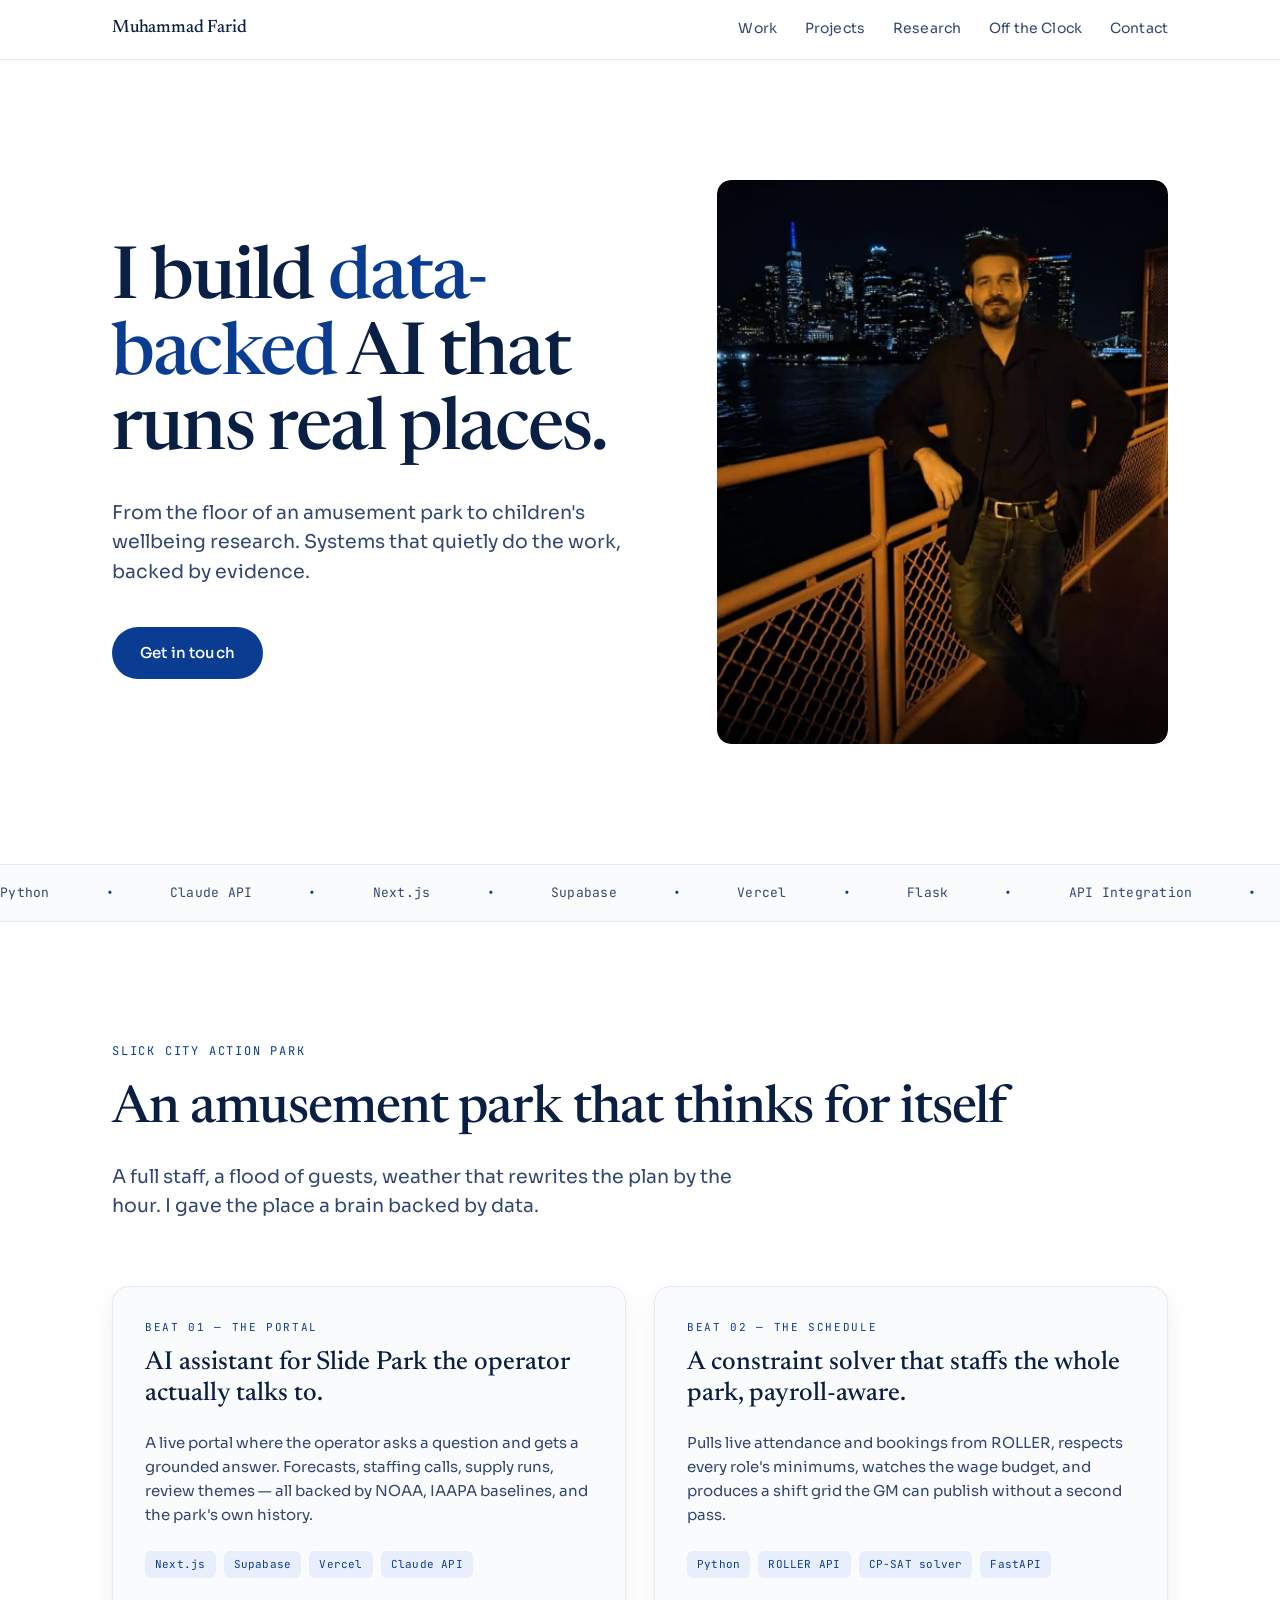
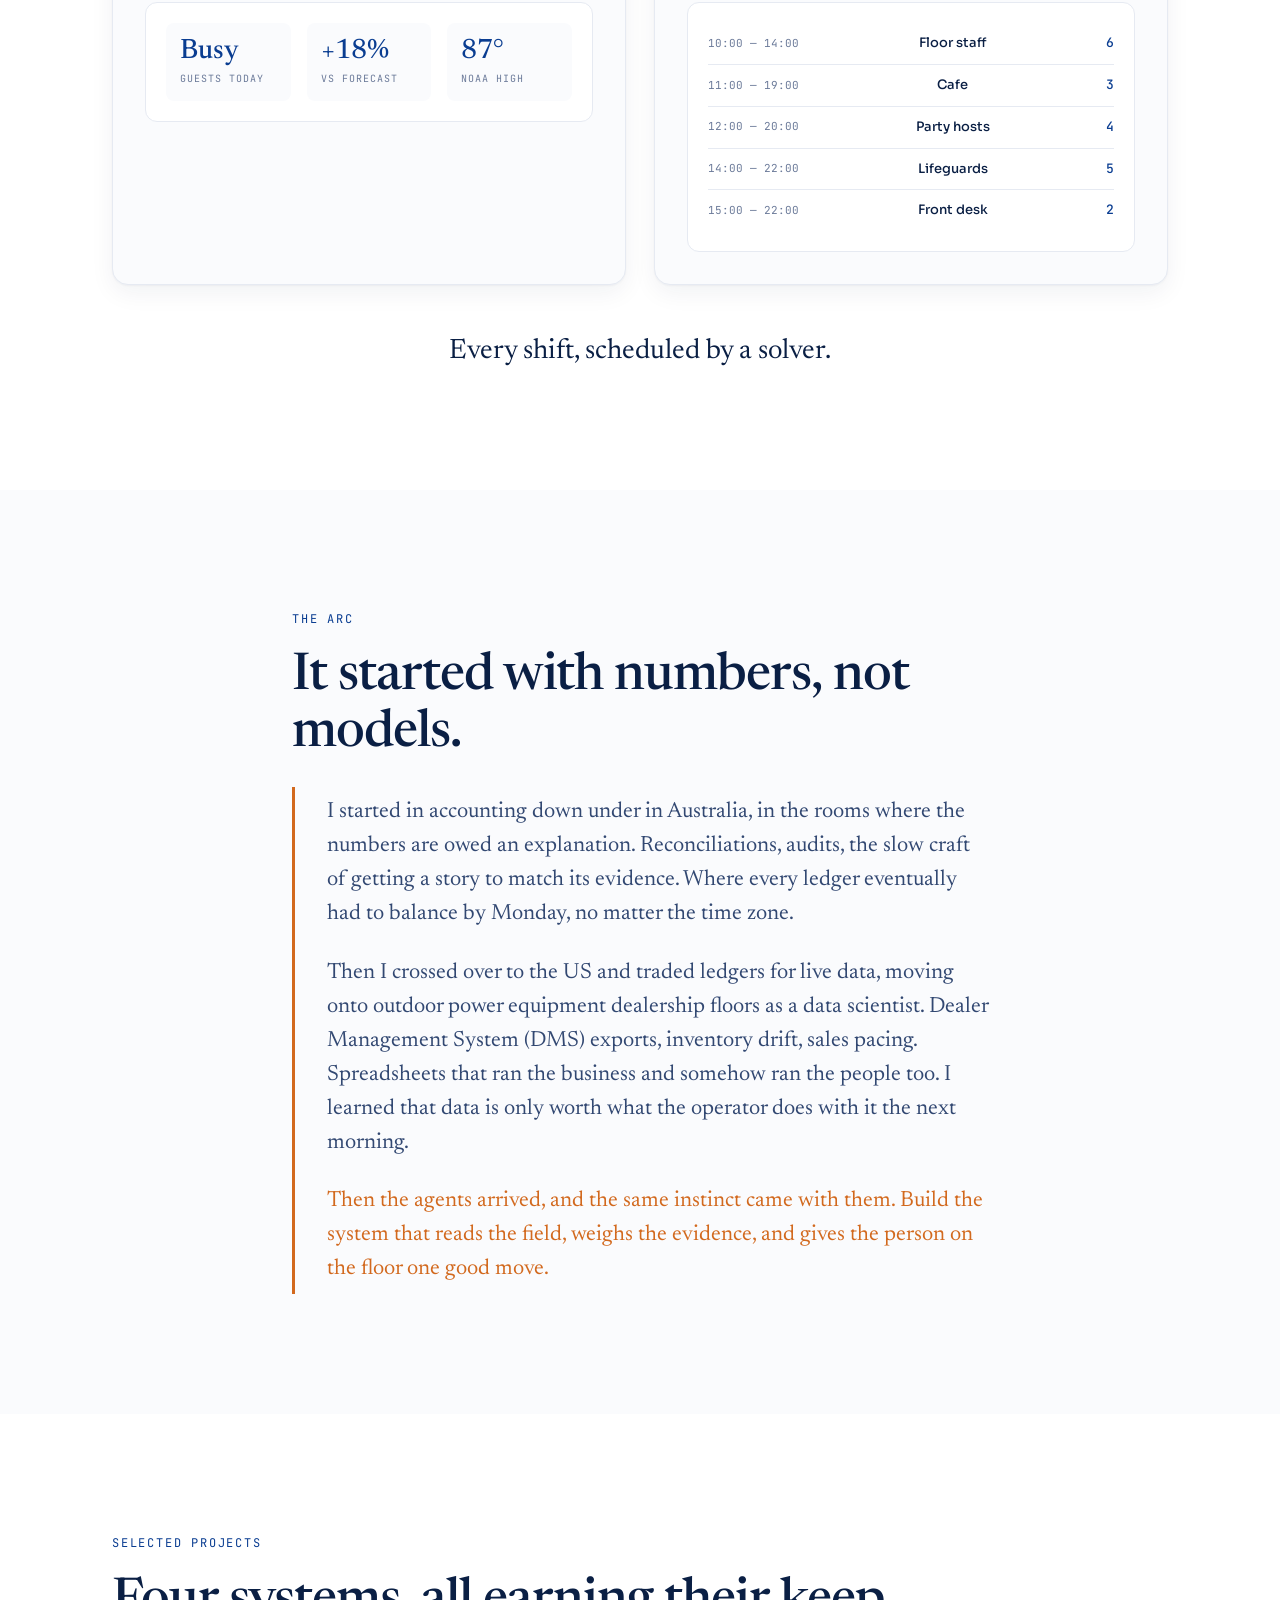
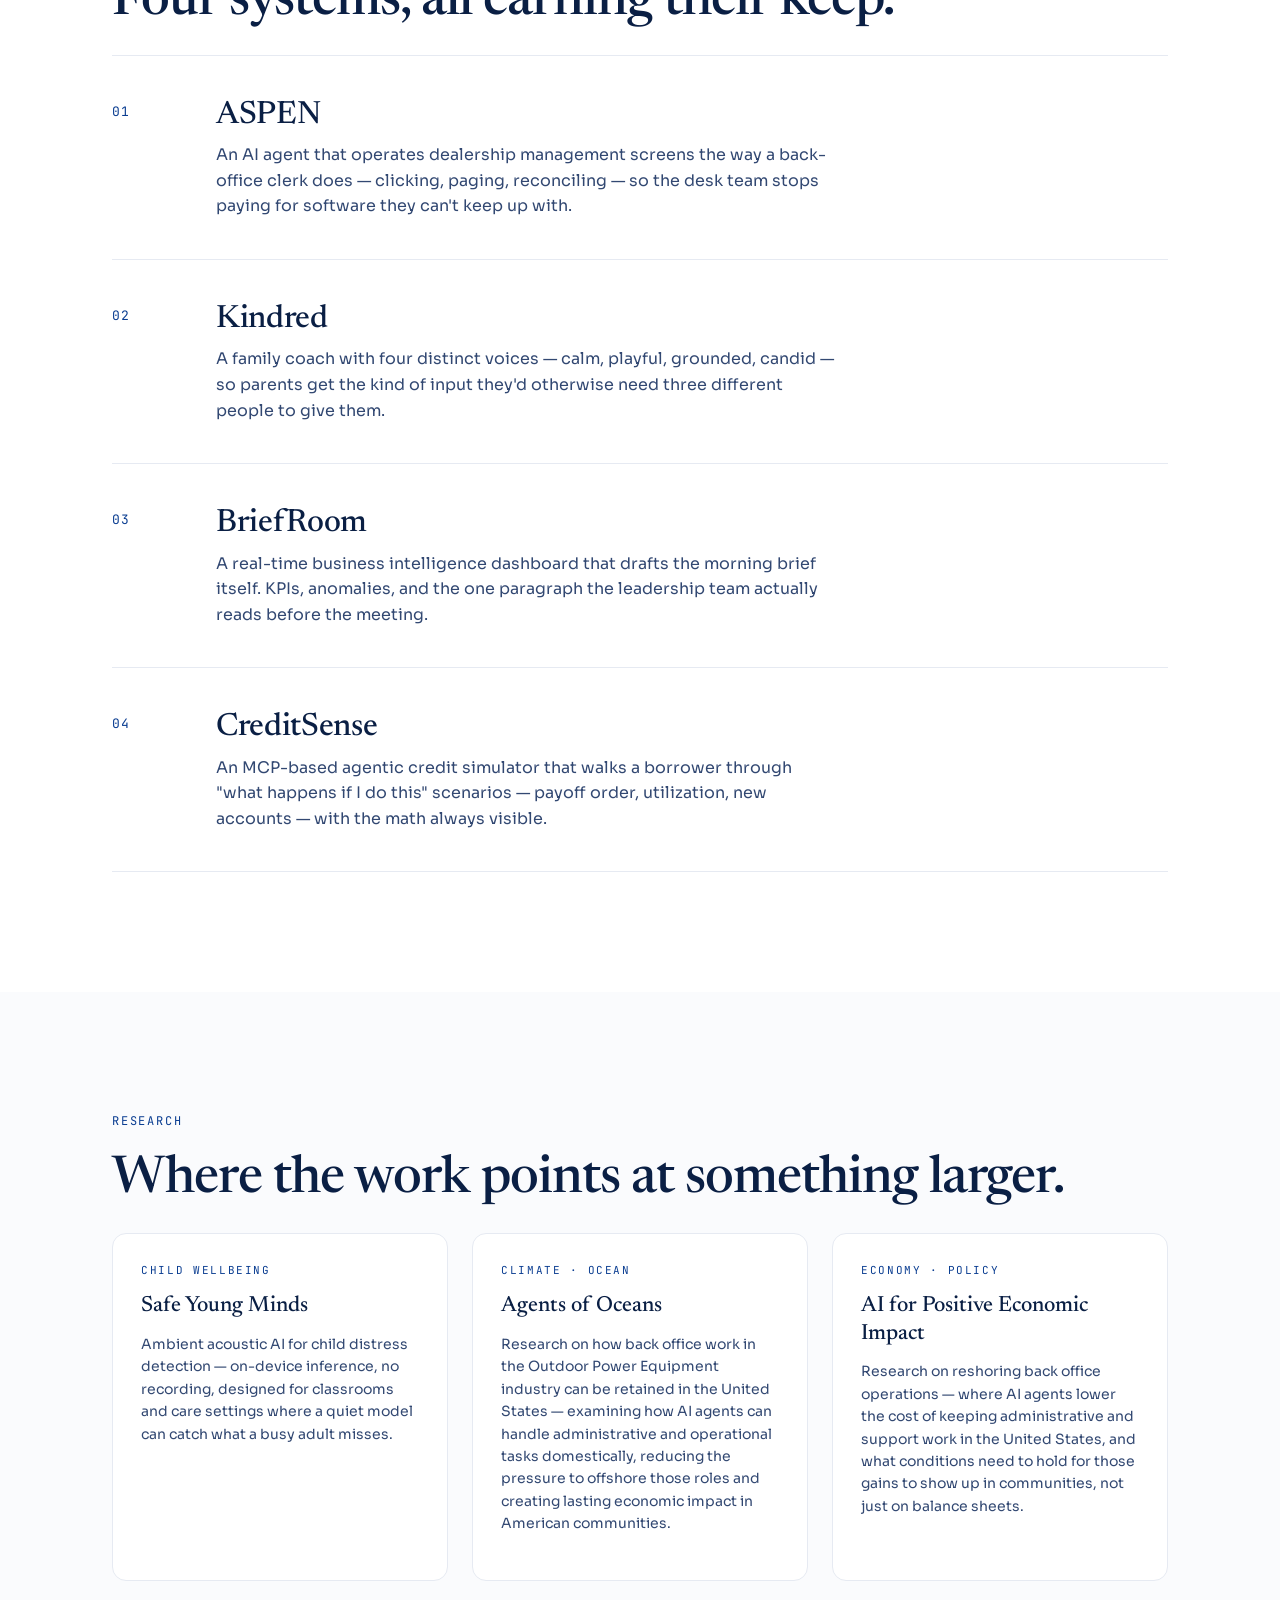
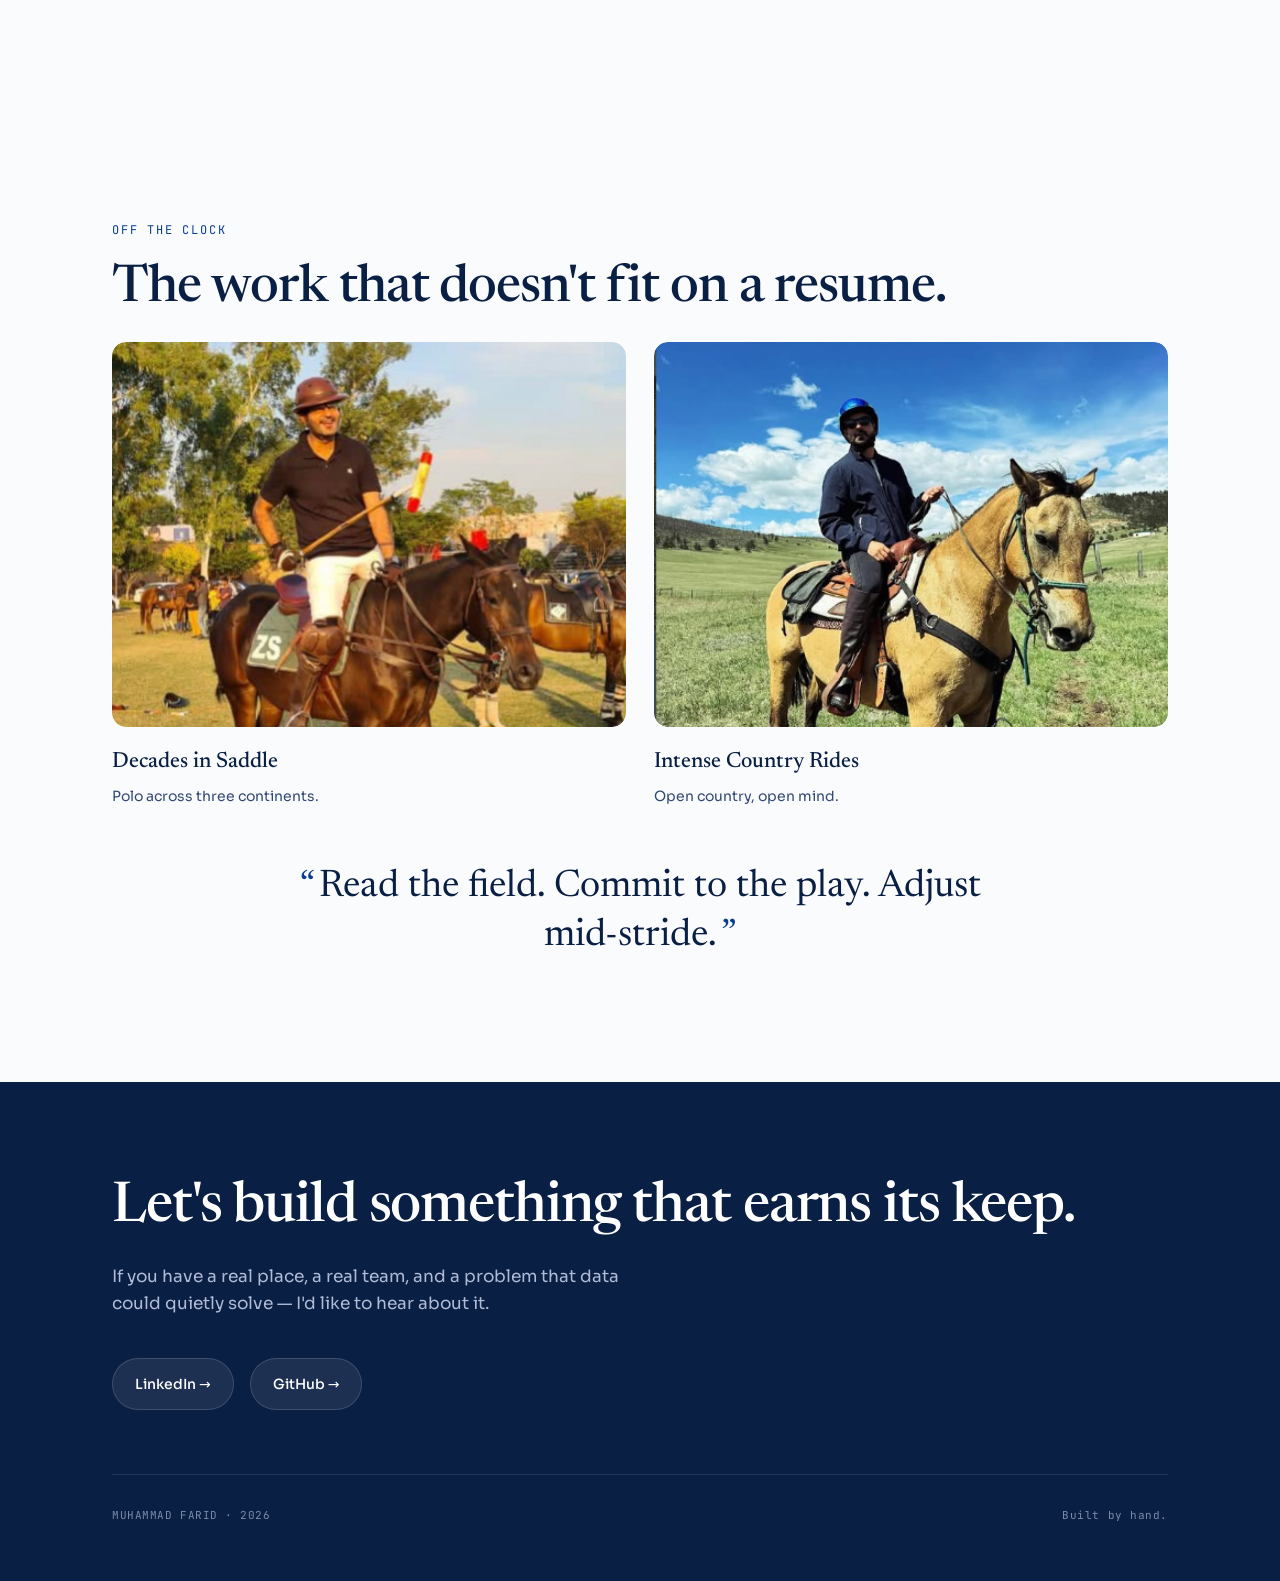
==== index.html @ b1f5720b "Split the arc: accounting in Australia, data science in the US Rewrites the journey to make the geog" ====
<!DOCTYPE html>
<html lang="en">
<head>
<meta charset="UTF-8" />
<meta name="viewport" content="width=device-width, initial-scale=1.0" />
<title>Muhammad Farid — I build data-backed AI that runs real places.</title>
<meta name="description" content="Muhammad Farid — building data-backed AI systems for amusement parks, dealerships, families, and children's wellbeing research." />
<link rel="preconnect" href="https://fonts.googleapis.com">
<link rel="preconnect" href="https://fonts.gstatic.com" crossorigin>
<link href="https://fonts.googleapis.com/css2?family=Newsreader:wght@300;400;500;600;700&family=Sora:wght@300;400;500;600;700&family=JetBrains+Mono:wght@400;500;600&display=swap" rel="stylesheet">
<style>
  :root {
    --bg: #ffffff;
    --ink: #0a1f44;
    --ink-soft: #324872;
    --muted: #6b7a99;
    --line: #e6eaf2;
    --accent: #0A3D91;
    --accent-soft: #e8eefc;
    --orange: #d2691e;
    --orange-soft: #fbeadb;
    --card: #fafbfd;
    --shadow: 0 1px 2px rgba(10,31,68,0.04), 0 8px 24px rgba(10,31,68,0.06);
  }

  * { box-sizing: border-box; margin: 0; padding: 0; }
  html { scroll-behavior: smooth; }
  body {
    font-family: 'Sora', system-ui, -apple-system, sans-serif;
    color: var(--ink);
    background: var(--bg);
    line-height: 1.6;
    font-weight: 400;
    -webkit-font-smoothing: antialiased;
    font-style: normal;
  }
  em, i, cite, var, address { font-style: normal; }

  a { color: var(--accent); text-decoration: none; }
  a:hover { text-decoration: underline; }

  .container {
    max-width: 1120px;
    margin: 0 auto;
    padding: 0 32px;
  }
  .container-narrow {
    max-width: 760px;
    margin: 0 auto;
    padding: 0 32px;
  }

  /* Nav */
  .nav {
    position: fixed;
    top: 0; left: 0; right: 0;
    background: rgba(255,255,255,0.85);
    backdrop-filter: saturate(180%) blur(14px);
    -webkit-backdrop-filter: saturate(180%) blur(14px);
    border-bottom: 1px solid var(--line);
    z-index: 100;
  }
  .nav-inner {
    max-width: 1120px;
    margin: 0 auto;
    padding: 14px 32px;
    display: flex;
    align-items: center;
    justify-content: space-between;
    gap: 24px;
  }
  .nav-brand {
    font-family: 'Newsreader', serif;
    font-weight: 500;
    font-size: 18px;
    color: var(--ink);
    letter-spacing: -0.01em;
  }
  .nav-links {
    display: flex;
    gap: 28px;
    align-items: center;
  }
  .nav-links a {
    font-size: 14px;
    color: var(--ink-soft);
    font-weight: 400;
    letter-spacing: 0.01em;
  }
  .nav-links a:hover { color: var(--accent); text-decoration: none; }

  .progress-bar {
    height: 2px;
    background: transparent;
    position: relative;
    overflow: hidden;
  }
  .progress-fill {
    height: 100%;
    width: 0%;
    background: var(--accent);
    transition: width 0.1s linear;
  }

  /* Hero */
  .hero {
    padding: 180px 0 120px;
  }
  .hero-grid {
    display: grid;
    grid-template-columns: 1.2fr 1fr;
    gap: 64px;
    align-items: center;
  }
  .hero h1 {
    font-family: 'Newsreader', serif;
    font-weight: 500;
    font-size: clamp(40px, 6vw, 72px);
    line-height: 1.05;
    letter-spacing: -0.025em;
    color: var(--ink);
    margin-bottom: 28px;
  }
  .hero h1 .accent { color: var(--accent); }
  .hero-tagline {
    font-size: 19px;
    color: var(--ink-soft);
    max-width: 560px;
    margin-bottom: 40px;
    line-height: 1.55;
  }
  .btn {
    display: inline-block;
    background: var(--accent);
    color: white;
    padding: 14px 28px;
    border-radius: 999px;
    font-family: 'Sora', sans-serif;
    font-weight: 500;
    font-size: 15px;
    letter-spacing: 0.01em;
    transition: transform 0.15s ease, box-shadow 0.15s ease;
  }
  .btn:hover {
    text-decoration: none;
    transform: translateY(-1px);
    box-shadow: 0 8px 24px rgba(10,61,145,0.25);
  }
  .hero-photo {
    aspect-ratio: 4 / 5;
    background: var(--card);
    border: 1px dashed #c5cee0;
    border-radius: 14px;
    display: flex;
    align-items: center;
    justify-content: center;
    color: var(--muted);
    font-size: 13px;
    font-family: 'JetBrains Mono', monospace;
    letter-spacing: 0.02em;
  }

  /* Ticker */
  .ticker {
    border-top: 1px solid var(--line);
    border-bottom: 1px solid var(--line);
    background: #fafbfd;
    overflow: hidden;
    padding: 18px 0;
  }
  .ticker-track {
    display: flex;
    gap: 56px;
    width: max-content;
    animation: scroll 45s linear infinite;
    will-change: transform;
  }
  .ticker-item {
    font-family: 'JetBrains Mono', monospace;
    font-size: 13px;
    color: var(--ink-soft);
    letter-spacing: 0.02em;
    white-space: nowrap;
    display: flex;
    align-items: center;
    gap: 56px;
  }
  .ticker-item::after {
    content: "•";
    color: var(--accent);
  }
  @keyframes scroll {
    from { transform: translateX(0); }
    to { transform: translateX(-50%); }
  }

  /* Section base */
  section { padding: 120px 0; }
  .section-eyebrow {
    font-family: 'JetBrains Mono', monospace;
    font-size: 12px;
    color: var(--accent);
    letter-spacing: 0.15em;
    text-transform: uppercase;
    margin-bottom: 20px;
  }
  .section-heading {
    font-family: 'Newsreader', serif;
    font-weight: 500;
    font-size: clamp(32px, 4.5vw, 52px);
    line-height: 1.1;
    letter-spacing: -0.02em;
    color: var(--ink);
    margin-bottom: 24px;
  }
  .section-lede {
    font-size: 19px;
    color: var(--ink-soft);
    max-width: 660px;
    margin-bottom: 64px;
    line-height: 1.55;
  }

  /* Slick City feature */
  .feature-cards {
    display: grid;
    grid-template-columns: 1fr 1fr;
    gap: 28px;
    margin-top: 48px;
  }
  .feature-card {
    background: var(--card);
    border: 1px solid var(--line);
    border-radius: 16px;
    padding: 32px;
    box-shadow: var(--shadow);
  }
  .feature-card-label {
    font-family: 'JetBrains Mono', monospace;
    font-size: 11px;
    color: var(--accent);
    letter-spacing: 0.15em;
    text-transform: uppercase;
    margin-bottom: 12px;
  }
  .feature-card-title {
    font-family: 'Newsreader', serif;
    font-size: 26px;
    font-weight: 500;
    line-height: 1.2;
    margin-bottom: 20px;
    color: var(--ink);
  }
  .feature-card-body {
    color: var(--ink-soft);
    font-size: 15px;
    margin-bottom: 24px;
    line-height: 1.6;
  }
  .stack-row {
    display: flex;
    flex-wrap: wrap;
    gap: 8px;
  }
  .stack-tag {
    font-family: 'JetBrains Mono', monospace;
    font-size: 11px;
    background: var(--accent-soft);
    color: var(--accent);
    padding: 5px 10px;
    border-radius: 6px;
    letter-spacing: 0.02em;
  }

  /* Dashboard mockup */
  .dashboard-mock {
    margin-top: 24px;
    background: white;
    border: 1px solid var(--line);
    border-radius: 12px;
    padding: 20px;
  }
  .dash-stats {
    display: grid;
    grid-template-columns: 1fr 1fr 1fr;
    gap: 16px;
  }
  .dash-stat {
    padding: 14px;
    background: var(--card);
    border-radius: 8px;
  }
  .dash-stat-value {
    font-family: 'Newsreader', serif;
    font-size: 28px;
    font-weight: 500;
    color: var(--accent);
    line-height: 1;
    margin-bottom: 6px;
  }
  .dash-stat-label {
    font-family: 'JetBrains Mono', monospace;
    font-size: 10px;
    color: var(--muted);
    letter-spacing: 0.1em;
    text-transform: uppercase;
  }

  .schedule-mock {
    margin-top: 24px;
    background: white;
    border: 1px solid var(--line);
    border-radius: 12px;
    padding: 20px;
  }
  .schedule-row {
    display: flex;
    align-items: center;
    justify-content: space-between;
    padding: 10px 0;
    border-bottom: 1px solid var(--line);
    font-size: 13px;
  }
  .schedule-row:last-child { border-bottom: none; }
  .schedule-time {
    font-family: 'JetBrains Mono', monospace;
    color: var(--muted);
    font-size: 11px;
  }
  .schedule-role {
    color: var(--ink);
    font-weight: 500;
  }
  .schedule-count {
    font-family: 'JetBrains Mono', monospace;
    color: var(--accent);
    font-weight: 500;
  }

  .schedule-callout {
    margin-top: 48px;
    text-align: center;
    font-family: 'Newsreader', serif;
    font-size: 28px;
    font-weight: 400;
    color: var(--ink);
    line-height: 1.3;
  }

  /* Journey */
  .journey {
    background: #fafbfd;
  }
  .journey-block {
    border-left: 3px solid var(--orange);
    padding: 8px 0 8px 32px;
    max-width: 720px;
  }
  .journey-block p {
    font-family: 'Newsreader', serif;
    font-size: 22px;
    color: var(--ink-soft);
    line-height: 1.55;
    margin-bottom: 24px;
    font-weight: 400;
  }
  .journey-block p:last-child {
    margin-bottom: 0;
    color: var(--orange);
  }

  /* Projects */
  .project {
    border-top: 1px solid var(--line);
    padding: 40px 0;
    display: grid;
    grid-template-columns: 80px 1fr;
    gap: 24px;
    align-items: start;
    transition: background 0.2s ease;
  }
  .project:last-child { border-bottom: 1px solid var(--line); }
  .project:hover { background: #fafbfd; }
  .project-num {
    font-family: 'JetBrains Mono', monospace;
    font-size: 13px;
    color: var(--accent);
    letter-spacing: 0.1em;
    padding-top: 6px;
  }
  .project-title {
    font-family: 'Newsreader', serif;
    font-size: 32px;
    font-weight: 500;
    line-height: 1.2;
    margin-bottom: 8px;
    color: var(--ink);
    letter-spacing: -0.01em;
  }
  .project-desc {
    color: var(--ink-soft);
    font-size: 16px;
    line-height: 1.6;
    max-width: 620px;
  }

  /* Research */
  .research-grid {
    display: grid;
    grid-template-columns: repeat(3, 1fr);
    gap: 24px;
  }
  .research-card {
    background: white;
    border: 1px solid var(--line);
    border-radius: 14px;
    padding: 28px;
    transition: transform 0.2s ease, box-shadow 0.2s ease;
  }
  .research-card:hover {
    transform: translateY(-3px);
    box-shadow: var(--shadow);
  }
  .research-label {
    font-family: 'JetBrains Mono', monospace;
    font-size: 11px;
    color: var(--accent);
    letter-spacing: 0.15em;
    text-transform: uppercase;
    margin-bottom: 14px;
  }
  .research-title {
    font-family: 'Newsreader', serif;
    font-size: 22px;
    font-weight: 500;
    line-height: 1.25;
    margin-bottom: 12px;
    color: var(--ink);
  }
  .research-body {
    color: var(--ink-soft);
    font-size: 14px;
    line-height: 1.6;
    margin-bottom: 18px;
  }
  .research-partner {
    font-family: 'JetBrains Mono', monospace;
    font-size: 11px;
    color: var(--muted);
    letter-spacing: 0.02em;
  }

  /* Off the Clock */
  .off {
    background: #fafbfd;
  }
  .off-grid {
    display: grid;
    grid-template-columns: 1fr 1fr;
    gap: 28px;
    margin-bottom: 56px;
  }
  .off-card {
    display: flex;
    flex-direction: column;
  }
  .off-photo {
    aspect-ratio: 4 / 3;
    background: white;
    border: 1px dashed #c5cee0;
    border-radius: 14px;
    display: flex;
    align-items: center;
    justify-content: center;
    color: var(--muted);
    font-size: 12px;
    font-family: 'JetBrains Mono', monospace;
    letter-spacing: 0.02em;
    margin-bottom: 18px;
  }
  .off-caption {
    font-family: 'Newsreader', serif;
    font-size: 22px;
    font-weight: 500;
    color: var(--ink);
    margin-bottom: 4px;
  }
  .off-sub {
    color: var(--ink-soft);
    font-size: 14px;
  }
  .off-quote {
    font-family: 'Newsreader', serif;
    font-size: clamp(26px, 3.5vw, 38px);
    text-align: center;
    color: var(--ink);
    line-height: 1.3;
    font-weight: 400;
    max-width: 760px;
    margin: 0 auto;
  }
  .off-quote::before { content: "“"; color: var(--accent); margin-right: 4px; }
  .off-quote::after { content: "”"; color: var(--accent); margin-left: 4px; }

  /* Footer */
  .footer {
    background: var(--ink);
    color: white;
    padding: 96px 0 56px;
  }
  .footer-heading {
    font-family: 'Newsreader', serif;
    font-size: clamp(36px, 5vw, 56px);
    font-weight: 500;
    line-height: 1.1;
    letter-spacing: -0.02em;
    margin-bottom: 24px;
    color: white;
  }
  .footer-lede {
    color: #b0bcd7;
    font-size: 17px;
    margin-bottom: 40px;
    max-width: 520px;
  }
  .footer-links {
    display: flex;
    gap: 16px;
    flex-wrap: wrap;
    margin-bottom: 64px;
  }
  .footer-link {
    display: inline-flex;
    align-items: center;
    gap: 10px;
    padding: 14px 22px;
    background: rgba(255,255,255,0.08);
    border: 1px solid rgba(255,255,255,0.14);
    border-radius: 999px;
    color: white;
    font-size: 14px;
    font-weight: 500;
    transition: background 0.15s ease;
  }
  .footer-link:hover {
    background: rgba(255,255,255,0.15);
    text-decoration: none;
  }
  .footer-bottom {
    display: flex;
    justify-content: space-between;
    align-items: center;
    border-top: 1px solid rgba(255,255,255,0.1);
    padding-top: 32px;
    font-family: 'JetBrains Mono', monospace;
    font-size: 11px;
    color: #7c8bab;
    letter-spacing: 0.05em;
  }

  /* Reveal animations */
  .reveal {
    opacity: 0;
    transform: translateY(24px);
    transition: opacity 0.7s ease, transform 0.7s ease;
  }
  .reveal.visible {
    opacity: 1;
    transform: translateY(0);
  }

  /* Responsive */
  @media (max-width: 860px) {
    .nav-links { gap: 18px; }
    .nav-links a { font-size: 13px; }
    .hero { padding: 140px 0 80px; }
    .hero-grid { grid-template-columns: 1fr; gap: 40px; }
    .hero-photo { max-width: 320px; }
    section { padding: 80px 0; }
    .feature-cards, .research-grid, .off-grid { grid-template-columns: 1fr; }
    .project { grid-template-columns: 60px 1fr; }
    .project-title { font-size: 24px; }
    .footer-bottom { flex-direction: column; gap: 12px; }
  }
  @media (max-width: 560px) {
    .container, .container-narrow, .nav-inner { padding: 0 20px; }
    .nav-brand { font-size: 16px; }
    .nav-links { gap: 14px; }
    .nav-links a { font-size: 12px; }
  }
</style>
</head>
<body>

<nav class="nav">
  <div class="nav-inner">
    <div class="nav-brand">Muhammad Farid</div>
    <div class="nav-links">
      <a href="#work">Work</a>
      <a href="#projects">Projects</a>
      <a href="#research">Research</a>
      <a href="#off">Off the Clock</a>
      <a href="#contact">Contact</a>
    </div>
  </div>
  <div class="progress-bar"><div class="progress-fill" id="progressFill"></div></div>
</nav>

<header class="hero">
  <div class="container">
    <div class="hero-grid">
      <div class="reveal">
        <h1>I build <span class="accent">data-backed</span> AI that runs real places.</h1>
        <p class="hero-tagline">From the floor of an amusement park to children's wellbeing research. Systems that quietly do the work, backed by evidence.</p>
        <a href="#contact" class="btn">Get in touch</a>
      </div>
      <div class="hero-photo reveal" style="padding:0;overflow:hidden;border:none;"><img src="Screenshot%202026-06-23%20151741.png" alt="Muhammad Farid NYC skyline" style="width:100%;height:100%;object-fit:cover;object-position:center top;border-radius:14px;display:block;" /></div>
    </div>
  </div>
</header>

<div class="ticker">
  <div class="ticker-track">
    <div class="ticker-item">Python</div>
    <div class="ticker-item">Claude API</div>
    <div class="ticker-item">Next.js</div>
    <div class="ticker-item">Supabase</div>
    <div class="ticker-item">Vercel</div>
    <div class="ticker-item">Flask</div>
    <div class="ticker-item">API Integration</div>
    <div class="ticker-item">Forward Deployment</div>
    <div class="ticker-item">YAMNet</div>
    <div class="ticker-item">ReSpeaker</div>
    <div class="ticker-item">NVIDIA Jetson</div>
    <div class="ticker-item">React</div>
    <div class="ticker-item">FastAPI</div>
    <div class="ticker-item">Agentic AI</div>
    <div class="ticker-item">PowerPoint automation</div>
    <div class="ticker-item">Excel automation</div>
    <div class="ticker-item">LLM Engineering</div>
    <div class="ticker-item">Python</div>
    <div class="ticker-item">Claude API</div>
    <div class="ticker-item">Next.js</div>
    <div class="ticker-item">Supabase</div>
    <div class="ticker-item">Vercel</div>
    <div class="ticker-item">Flask</div>
    <div class="ticker-item">API Integration</div>
    <div class="ticker-item">Forward Deployment</div>
    <div class="ticker-item">YAMNet</div>
    <div class="ticker-item">ReSpeaker</div>
    <div class="ticker-item">NVIDIA Jetson</div>
    <div class="ticker-item">React</div>
    <div class="ticker-item">FastAPI</div>
    <div class="ticker-item">Agentic AI</div>
    <div class="ticker-item">PowerPoint automation</div>
    <div class="ticker-item">Excel automation</div>
    <div class="ticker-item">LLM Engineering</div>
  </div>
</div>

<section id="work">
  <div class="container">
    <div class="reveal">
      <div class="section-eyebrow">Slick City Action Park</div>
      <h2 class="section-heading">An amusement park that thinks for itself</h2>
      <p class="section-lede">A full staff, a flood of guests, weather that rewrites the plan by the hour. I gave the place a brain backed by data.</p>
    </div>

    <div class="feature-cards">
      <div class="feature-card reveal">
        <div class="feature-card-label">Beat 01 — The Portal</div>
        <h3 class="feature-card-title">AI assistant for Slide Park the operator actually talks to.</h3>
        <p class="feature-card-body">A live portal where the operator asks a question and gets a grounded answer. Forecasts, staffing calls, supply runs, review themes — all backed by NOAA, IAAPA baselines, and the park's own history.</p>
        <div class="stack-row">
          <span class="stack-tag">Next.js</span>
          <span class="stack-tag">Supabase</span>
          <span class="stack-tag">Vercel</span>
          <span class="stack-tag">Claude API</span>
        </div>
        <div class="dashboard-mock">
          <div class="dash-stats">
            <div class="dash-stat">
              <div class="dash-stat-value">Busy</div>
              <div class="dash-stat-label">Guests today</div>
            </div>
            <div class="dash-stat">
              <div class="dash-stat-value">+18%</div>
              <div class="dash-stat-label">vs forecast</div>
            </div>
            <div class="dash-stat">
              <div class="dash-stat-value">87°</div>
              <div class="dash-stat-label">NOAA high</div>
            </div>
          </div>
        </div>
      </div>

      <div class="feature-card reveal">
        <div class="feature-card-label">Beat 02 — The Schedule</div>
        <h3 class="feature-card-title">A constraint solver that staffs the whole park, payroll-aware.</h3>
        <p class="feature-card-body">Pulls live attendance and bookings from ROLLER, respects every role's minimums, watches the wage budget, and produces a shift grid the GM can publish without a second pass.</p>
        <div class="stack-row">
          <span class="stack-tag">Python</span>
          <span class="stack-tag">ROLLER API</span>
          <span class="stack-tag">CP-SAT solver</span>
          <span class="stack-tag">FastAPI</span>
        </div>
        <div class="schedule-mock">
          <div class="schedule-row"><span class="schedule-time">10:00 — 14:00</span><span class="schedule-role">Floor staff</span><span class="schedule-count">6</span></div>
          <div class="schedule-row"><span class="schedule-time">11:00 — 19:00</span><span class="schedule-role">Cafe</span><span class="schedule-count">3</span></div>
          <div class="schedule-row"><span class="schedule-time">12:00 — 20:00</span><span class="schedule-role">Party hosts</span><span class="schedule-count">4</span></div>
          <div class="schedule-row"><span class="schedule-time">14:00 — 22:00</span><span class="schedule-role">Lifeguards</span><span class="schedule-count">5</span></div>
          <div class="schedule-row"><span class="schedule-time">15:00 — 22:00</span><span class="schedule-role">Front desk</span><span class="schedule-count">2</span></div>
        </div>
      </div>
    </div>

    <p class="schedule-callout reveal">Every shift, scheduled by a solver.</p>
  </div>
</section>

<section class="journey">
  <div class="container-narrow">
    <div class="reveal">
      <div class="section-eyebrow">The arc</div>
      <h2 class="section-heading">It started with numbers, not models.</h2>
    </div>
    <div class="journey-block reveal">
      <p>I started in accounting down under in Australia, in the rooms where the numbers are owed an explanation. Reconciliations, audits, the slow craft of getting a story to match its evidence. Where every ledger eventually had to balance by Monday, no matter the time zone.</p>
      <p>Then I crossed over to the US and traded ledgers for live data, moving onto outdoor power equipment dealership floors as a data scientist. Dealer Management System (DMS) exports, inventory drift, sales pacing. Spreadsheets that ran the business and somehow ran the people too. I learned that data is only worth what the operator does with it the next morning.</p>
      <p>Then the agents arrived, and the same instinct came with them. Build the system that reads the field, weighs the evidence, and gives the person on the floor one good move.</p>
    </div>
  </div>
</section>

<section id="projects">
  <div class="container">
    <div class="reveal">
      <div class="section-eyebrow">Selected projects</div>
      <h2 class="section-heading">Four systems, all earning their keep.</h2>
    </div>

    <div class="project reveal">
      <div class="project-num">01</div>
      <div>
        <h3 class="project-title">ASPEN</h3>
        <p class="project-desc">An AI agent that operates dealership management screens the way a back-office clerk does — clicking, paging, reconciling — so the desk team stops paying for software they can't keep up with.</p>
      </div>
    </div>

    <div class="project reveal">
      <div class="project-num">02</div>
      <div>
        <h3 class="project-title">Kindred</h3>
        <p class="project-desc">A family coach with four distinct voices — calm, playful, grounded, candid — so parents get the kind of input they'd otherwise need three different people to give them.</p>
      </div>
    </div>

    <div class="project reveal">
      <div class="project-num">03</div>
      <div>
        <h3 class="project-title">BriefRoom</h3>
        <p class="project-desc">A real-time business intelligence dashboard that drafts the morning brief itself. KPIs, anomalies, and the one paragraph the leadership team actually reads before the meeting.</p>
      </div>
    </div>

    <div class="project reveal">
      <div class="project-num">04</div>
      <div>
        <h3 class="project-title">CreditSense</h3>
        <p class="project-desc">An MCP-based agentic credit simulator that walks a borrower through "what happens if I do this" scenarios — payoff order, utilization, new accounts — with the math always visible.</p>
      </div>
    </div>
  </div>
</section>

<section id="research" style="background:#fafbfd;">
  <div class="container">
    <div class="reveal">
      <div class="section-eyebrow">Research</div>
      <h2 class="section-heading">Where the work points at something larger.</h2>
    </div>
    <div class="research-grid">
      <div class="research-card reveal">
        <div class="research-label">Child wellbeing</div>
        <h3 class="research-title">Safe Young Minds</h3>
        <p class="research-body">Ambient acoustic AI for child distress detection — on-device inference, no recording, designed for classrooms and care settings where a quiet model can catch what a busy adult misses.</p>
        <div class="research-partner"></div>
      </div>
      <div class="research-card reveal">
        <div class="research-label">Climate · Ocean</div>
        <h3 class="research-title">Agents of Oceans</h3>
        <p class="research-body">Research on how back office work in the Outdoor Power Equipment industry can be retained in the United States — examining how AI agents can handle administrative and operational tasks domestically, reducing the pressure to offshore those roles and creating lasting economic impact in American communities.</p>
        <div class="research-partner"></div>
      </div>
      <div class="research-card reveal">
        <div class="research-label">Economy · Policy</div>
        <h3 class="research-title">AI for Positive Economic Impact</h3>
        <p class="research-body">Research on reshoring back office operations — where AI agents lower the cost of keeping administrative and support work in the United States, and what conditions need to hold for those gains to show up in communities, not just on balance sheets.</p>
        <div class="research-partner"></div>
      </div>
    </div>
  </div>
</section>

<section id="off" class="off">
  <div class="container">
    <div class="reveal">
      <div class="section-eyebrow">Off the clock</div>
      <h2 class="section-heading">The work that doesn't fit on a resume.</h2>
    </div>
    <div class="off-grid">
      <div class="off-card reveal">
        <div class="off-photo" style="padding:0;overflow:hidden;border:none;"><img src="Screenshot%202026-06-23%20151615.png" alt="Farid playing polo" style="width:100%;height:100%;object-fit:cover;object-position:center top;border-radius:14px;display:block;" /></div>
        <div class="off-caption">Decades in Saddle</div>
        <div class="off-sub">Polo across three continents.</div>
      </div>
      <div class="off-card reveal">
        <div class="off-photo" style="padding:0;overflow:hidden;border:none;"><img src="Screenshot%202026-06-23%20154259.png" alt="Farid horse riding open country" style="width:100%;height:100%;object-fit:cover;object-position:center center;border-radius:14px;display:block;" /></div>
        <div class="off-caption">Intense Country Rides</div>
        <div class="off-sub">Open country, open mind.</div>
      </div>
    </div>
    <p class="off-quote reveal">Read the field. Commit to the play. Adjust mid-stride.</p>
  </div>
</section>

<footer id="contact" class="footer">
  <div class="container">
    <div class="reveal">
      <h2 class="footer-heading">Let's build something that earns its keep.</h2>
      <p class="footer-lede">If you have a real place, a real team, and a problem that data could quietly solve — I'd like to hear about it.</p>
      <div class="footer-links">
        <a class="footer-link" href="https://www.linkedin.com/in/muhammadfaridd" target="_blank" rel="noopener">LinkedIn →</a>
        <a class="footer-link" href="https://github.com/MuhammadFarid1990" target="_blank" rel="noopener">GitHub →</a>
      </div>
      <div class="footer-bottom">
        <span>MUHAMMAD FARID · 2026</span>
        <span>Built by hand.</span>
      </div>
    </div>
  </div>
</footer>

<script>
  // Progress bar
  const progressFill = document.getElementById('progressFill');
  function updateProgress() {
    const scrollTop = window.scrollY;
    const docHeight = document.documentElement.scrollHeight - window.innerHeight;
    const pct = docHeight > 0 ? (scrollTop / docHeight) * 100 : 0;
    progressFill.style.width = pct + '%';
  }
  window.addEventListener('scroll', updateProgress, { passive: true });
  updateProgress();

  // Reveal on scroll
  const reveals = document.querySelectorAll('.reveal');
  const io = new IntersectionObserver((entries) => {
    entries.forEach((entry) => {
      if (entry.isIntersecting) {
        entry.target.classList.add('visible');
        io.unobserve(entry.target);
      }
    });
  }, { threshold: 0.12, rootMargin: '0px 0px -40px 0px' });
  reveals.forEach((el) => io.observe(el));
</script>

</body>
</html>
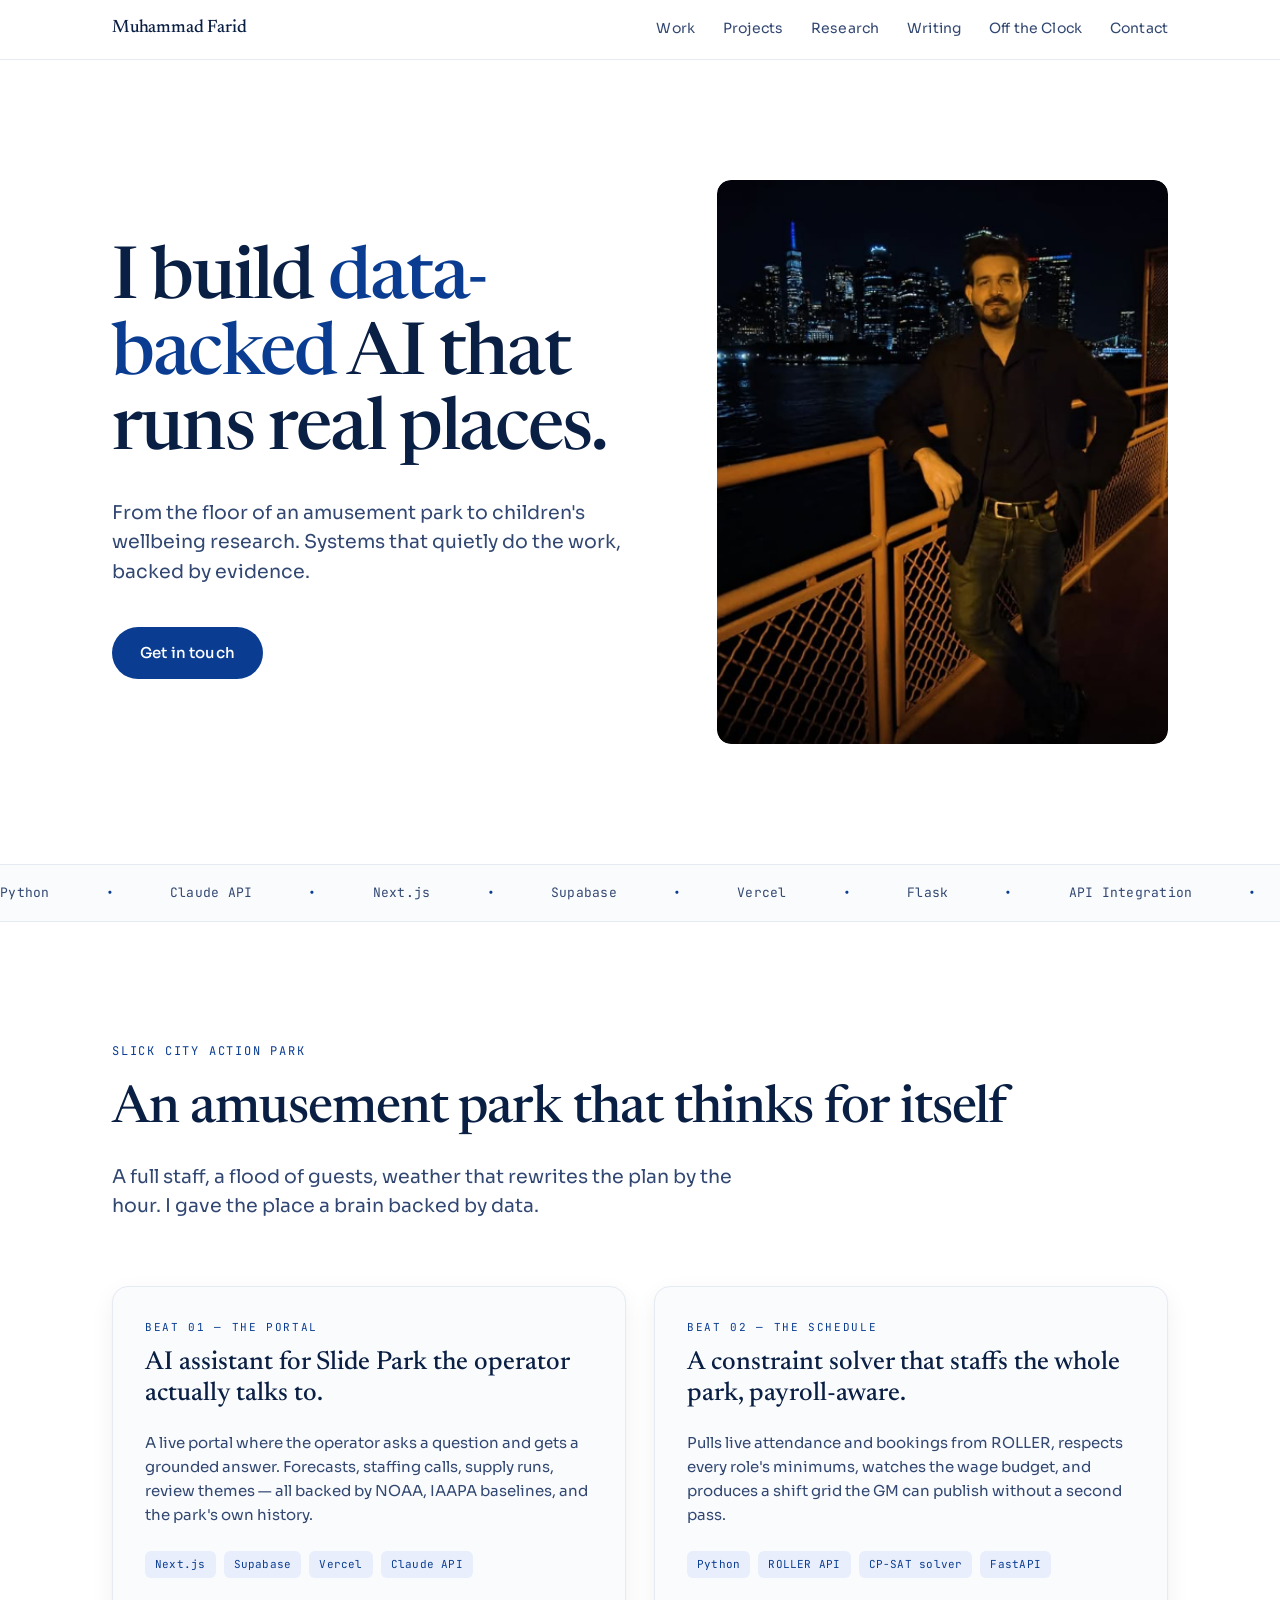
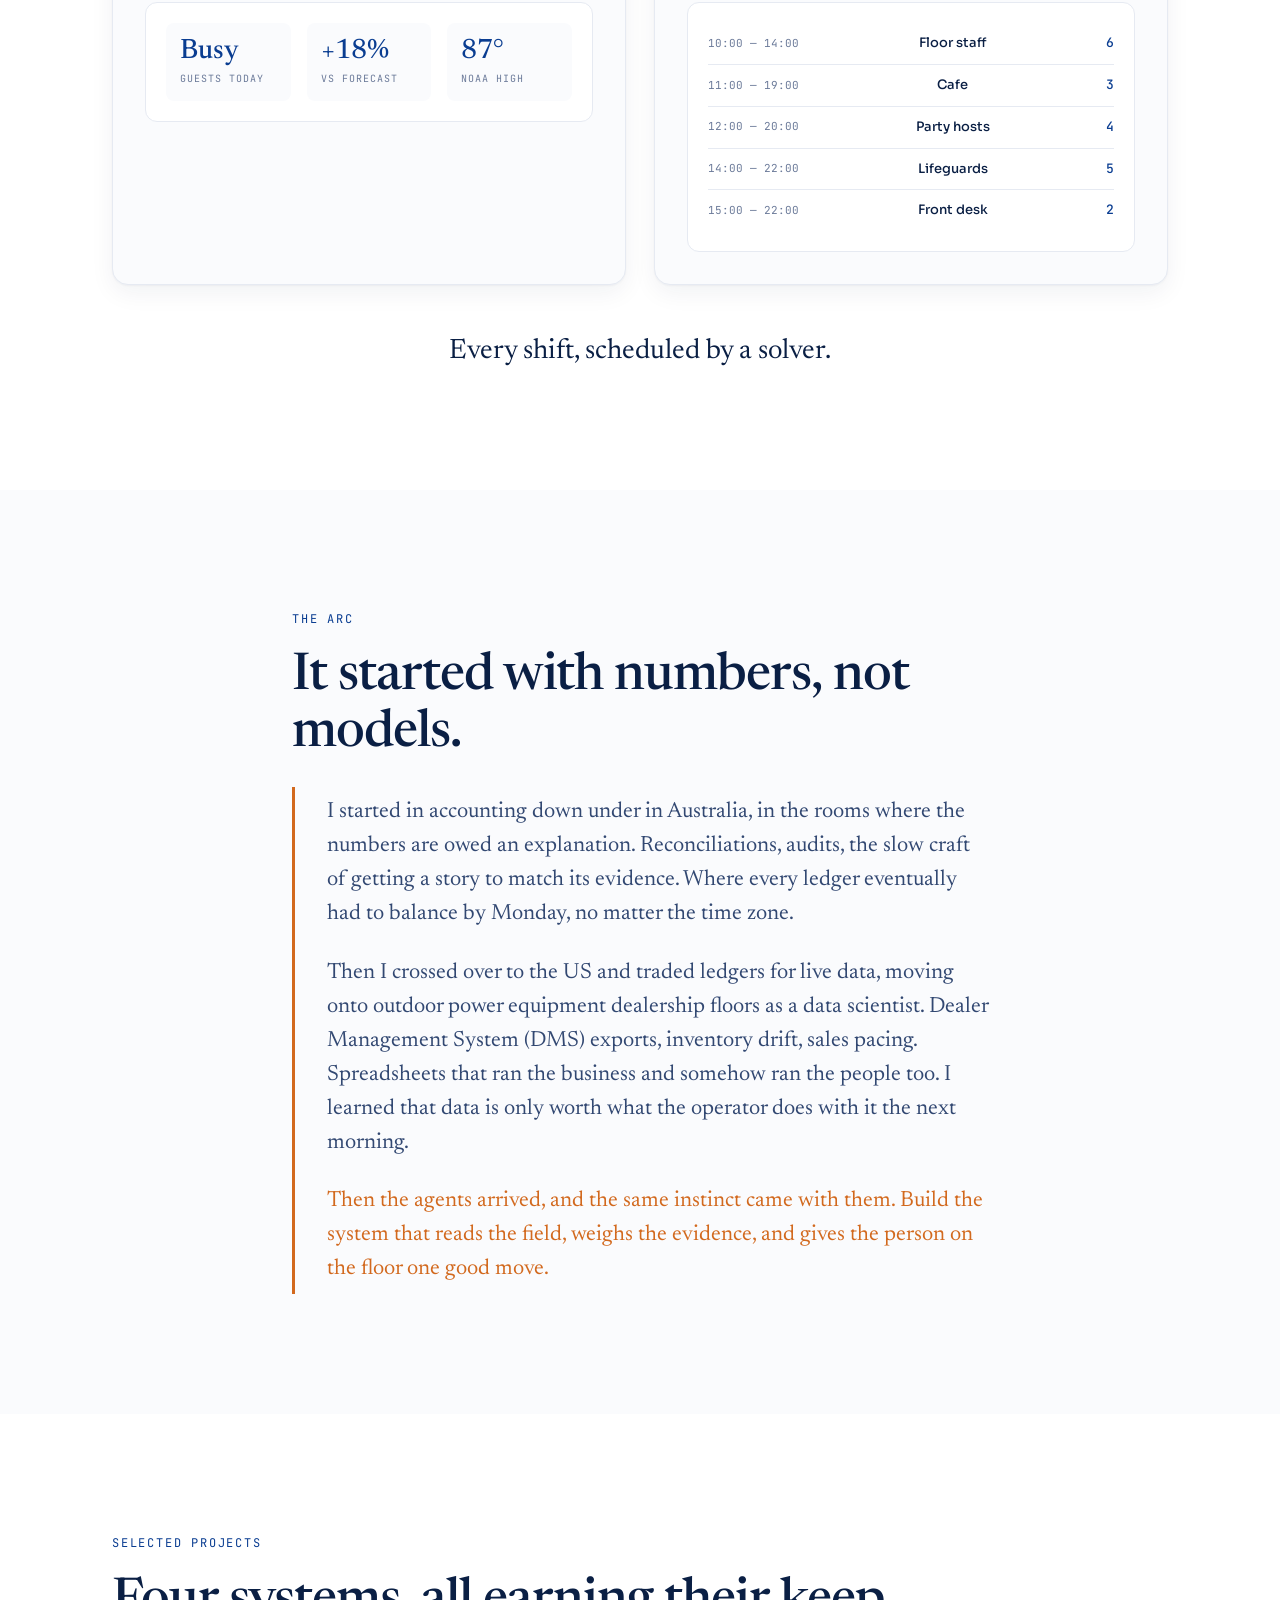
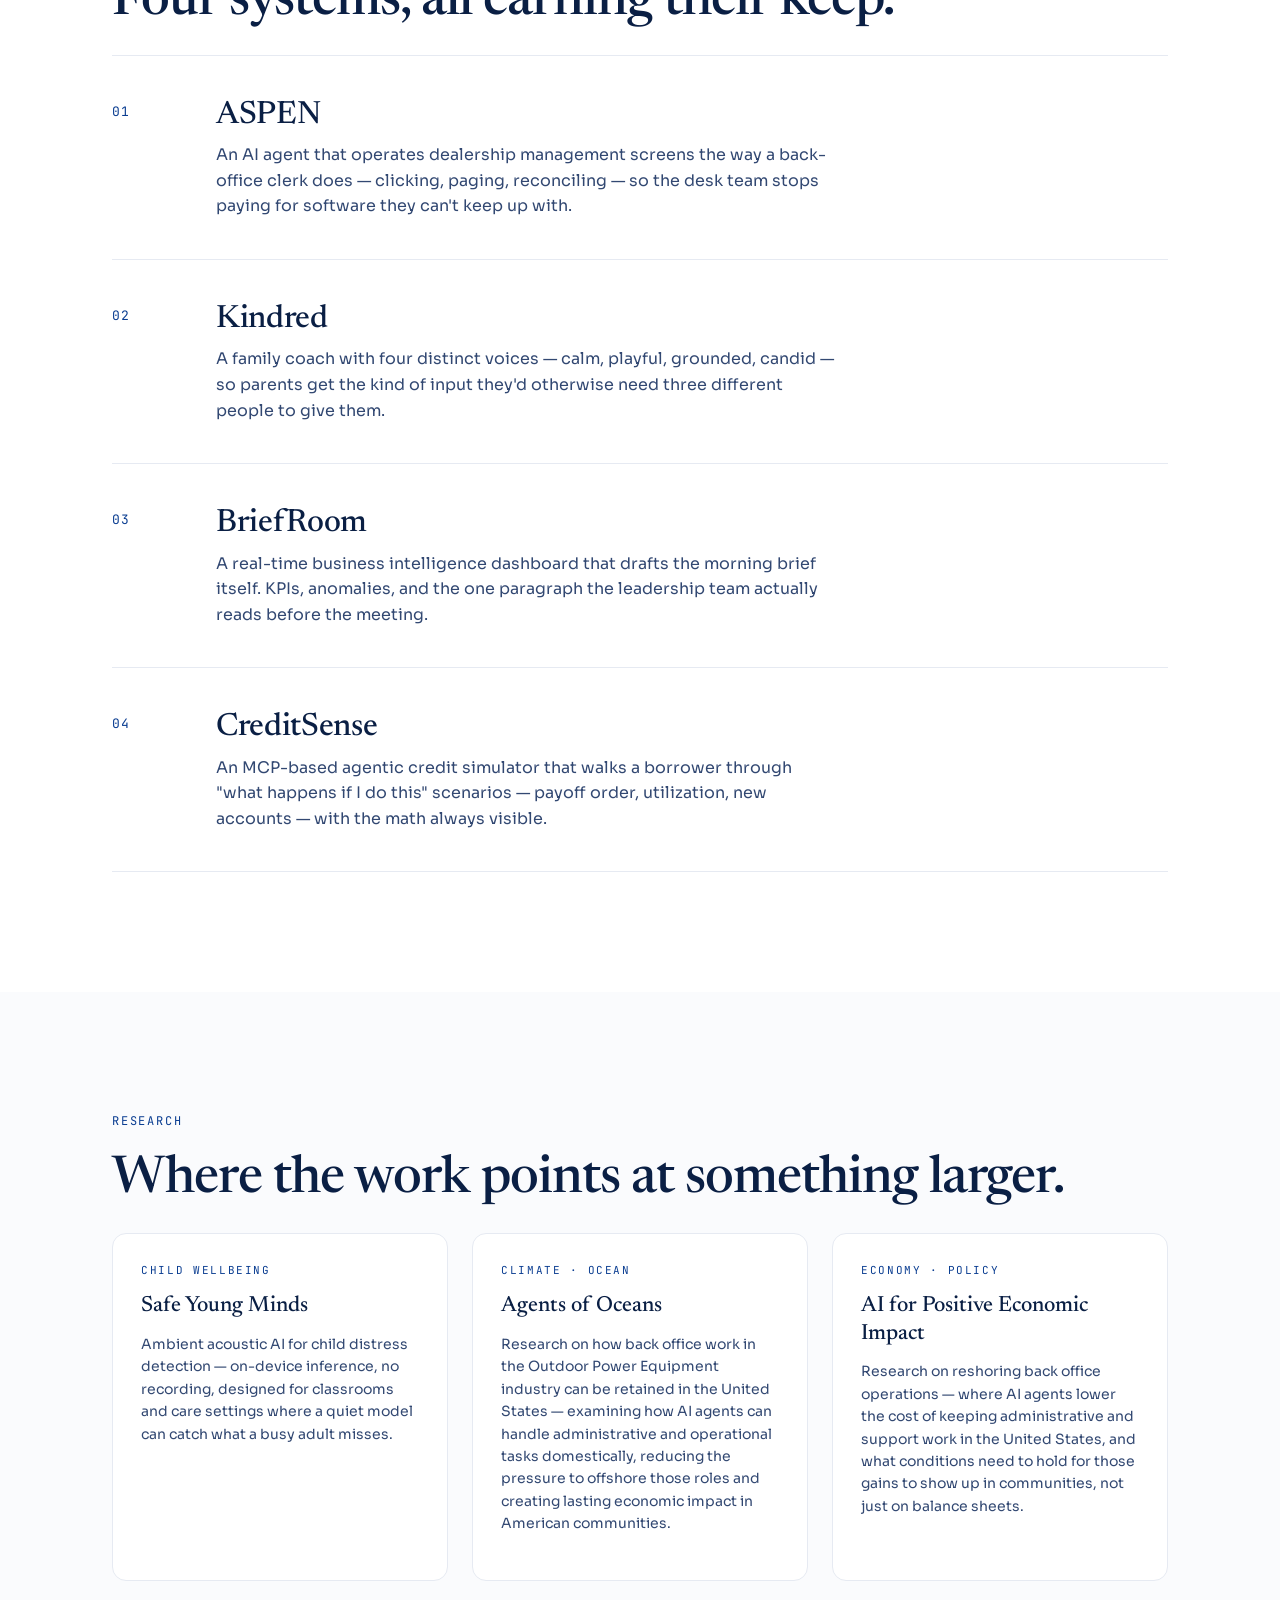
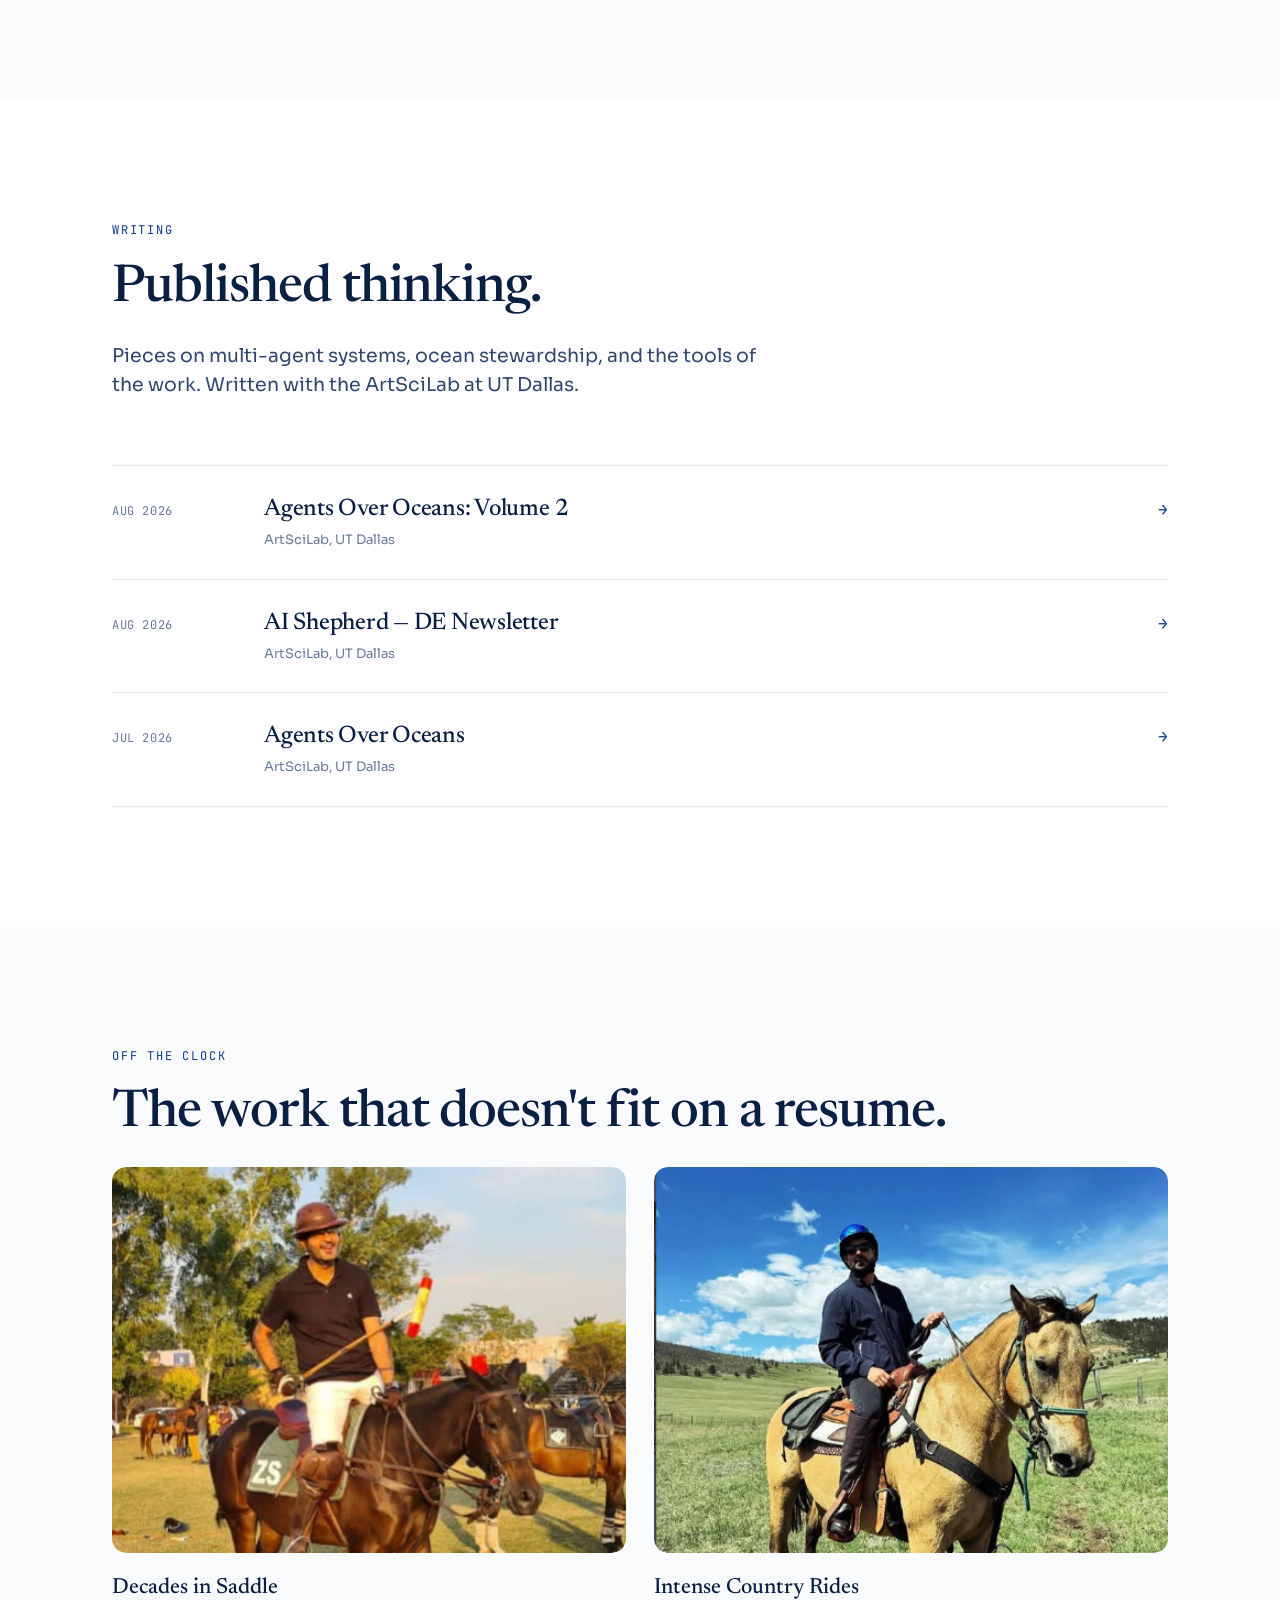
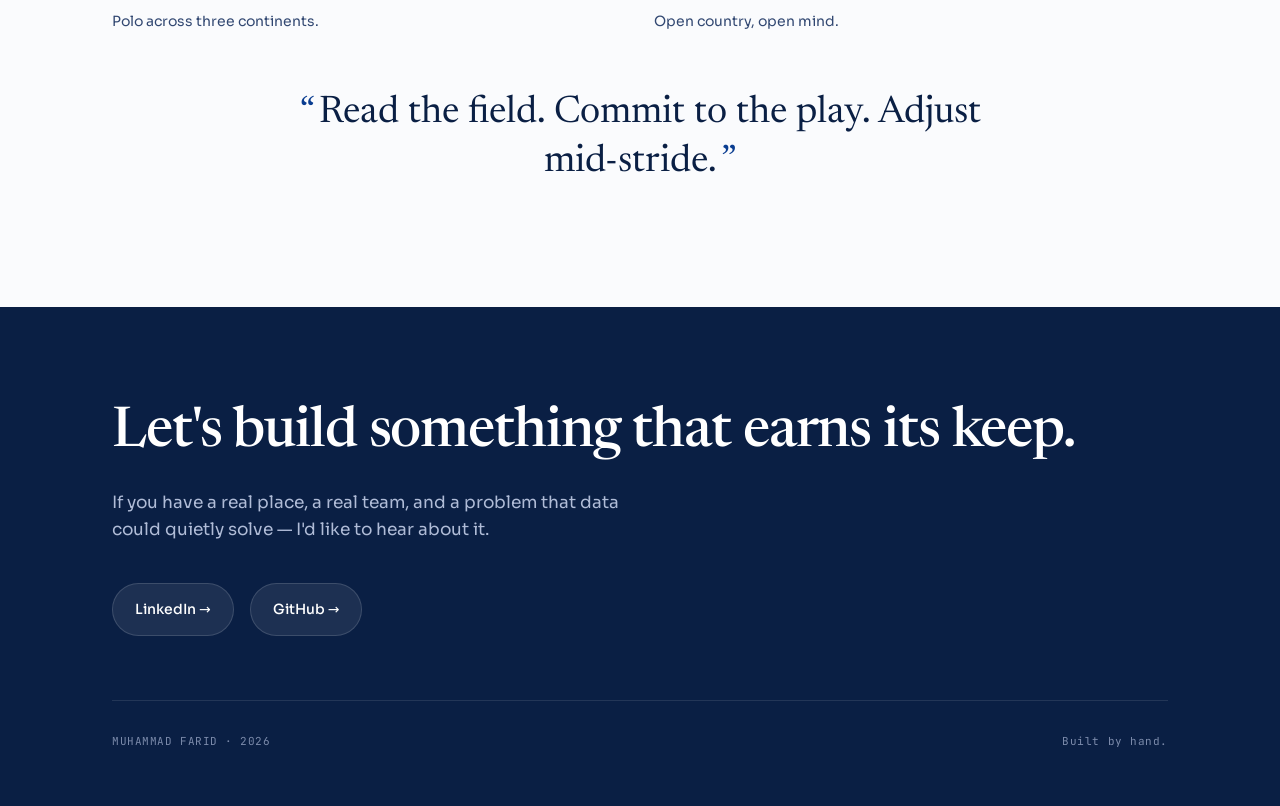
==== commit 3e84eeb1: "Add Writing section with three ArtSciLab publications" ====
--- a/index.html
+++ b/index.html
@@ -450,6 +450,64 @@
     letter-spacing: 0.02em;
   }
 
+  /* Writing / Publications */
+  .writing { background: white; }
+  .writing-list {
+    display: flex;
+    flex-direction: column;
+    border-top: 1px solid var(--line);
+  }
+  .writing-item {
+    display: grid;
+    grid-template-columns: 120px 1fr auto;
+    gap: 32px;
+    align-items: baseline;
+    padding: 28px 0;
+    border-bottom: 1px solid var(--line);
+    text-decoration: none;
+    color: inherit;
+    transition: background 0.15s ease;
+  }
+  .writing-item:hover {
+    background: #fafbfd;
+    text-decoration: none;
+  }
+  .writing-item:hover .writing-title { color: var(--accent); }
+  .writing-date {
+    font-family: 'JetBrains Mono', monospace;
+    font-size: 12px;
+    color: var(--muted);
+    letter-spacing: 0.05em;
+  }
+  .writing-title {
+    font-family: 'Newsreader', serif;
+    font-size: 24px;
+    font-weight: 500;
+    line-height: 1.25;
+    color: var(--ink);
+    letter-spacing: -0.01em;
+    transition: color 0.15s ease;
+  }
+  .writing-venue {
+    font-size: 13px;
+    color: var(--muted);
+    margin-top: 6px;
+  }
+  .writing-arrow {
+    font-family: 'JetBrains Mono', monospace;
+    font-size: 16px;
+    color: var(--accent);
+    padding-left: 8px;
+  }
+  @media (max-width: 720px) {
+    .writing-item {
+      grid-template-columns: 1fr;
+      gap: 6px;
+      padding: 22px 0;
+    }
+    .writing-arrow { display: none; }
+  }
+
   /* Off the Clock */
   .off {
     background: #fafbfd;
@@ -599,6 +657,7 @@
       <a href="#work">Work</a>
       <a href="#projects">Projects</a>
       <a href="#research">Research</a>
+      <a href="#writing">Writing</a>
       <a href="#off">Off the Clock</a>
       <a href="#contact">Contact</a>
     </div>
@@ -803,6 +862,42 @@
   </div>
 </section>
 
+<section id="writing" class="writing">
+  <div class="container">
+    <div class="reveal">
+      <div class="section-eyebrow">Writing</div>
+      <h2 class="section-heading">Published thinking.</h2>
+      <p class="section-lede">Pieces on multi-agent systems, ocean stewardship, and the tools of the work. Written with the ArtSciLab at UT Dallas.</p>
+    </div>
+    <div class="writing-list reveal">
+      <a class="writing-item" href="https://artscilab.utdallas.edu/2026/08/10/agents-over-oceans-volume-2/" target="_blank" rel="noopener">
+        <div class="writing-date">AUG 2026</div>
+        <div>
+          <div class="writing-title">Agents Over Oceans: Volume 2</div>
+          <div class="writing-venue">ArtSciLab, UT Dallas</div>
+        </div>
+        <div class="writing-arrow">→</div>
+      </a>
+      <a class="writing-item" href="https://artscilab.utdallas.edu/2026/08/10/ai-shepherd-denewsletter/" target="_blank" rel="noopener">
+        <div class="writing-date">AUG 2026</div>
+        <div>
+          <div class="writing-title">AI Shepherd — DE Newsletter</div>
+          <div class="writing-venue">ArtSciLab, UT Dallas</div>
+        </div>
+        <div class="writing-arrow">→</div>
+      </a>
+      <a class="writing-item" href="https://artscilab.utdallas.edu/2026/07/18/agents-over-oceans/" target="_blank" rel="noopener">
+        <div class="writing-date">JUL 2026</div>
+        <div>
+          <div class="writing-title">Agents Over Oceans</div>
+          <div class="writing-venue">ArtSciLab, UT Dallas</div>
+        </div>
+        <div class="writing-arrow">→</div>
+      </a>
+    </div>
+  </div>
+</section>
+
 <section id="off" class="off">
   <div class="container">
     <div class="reveal">
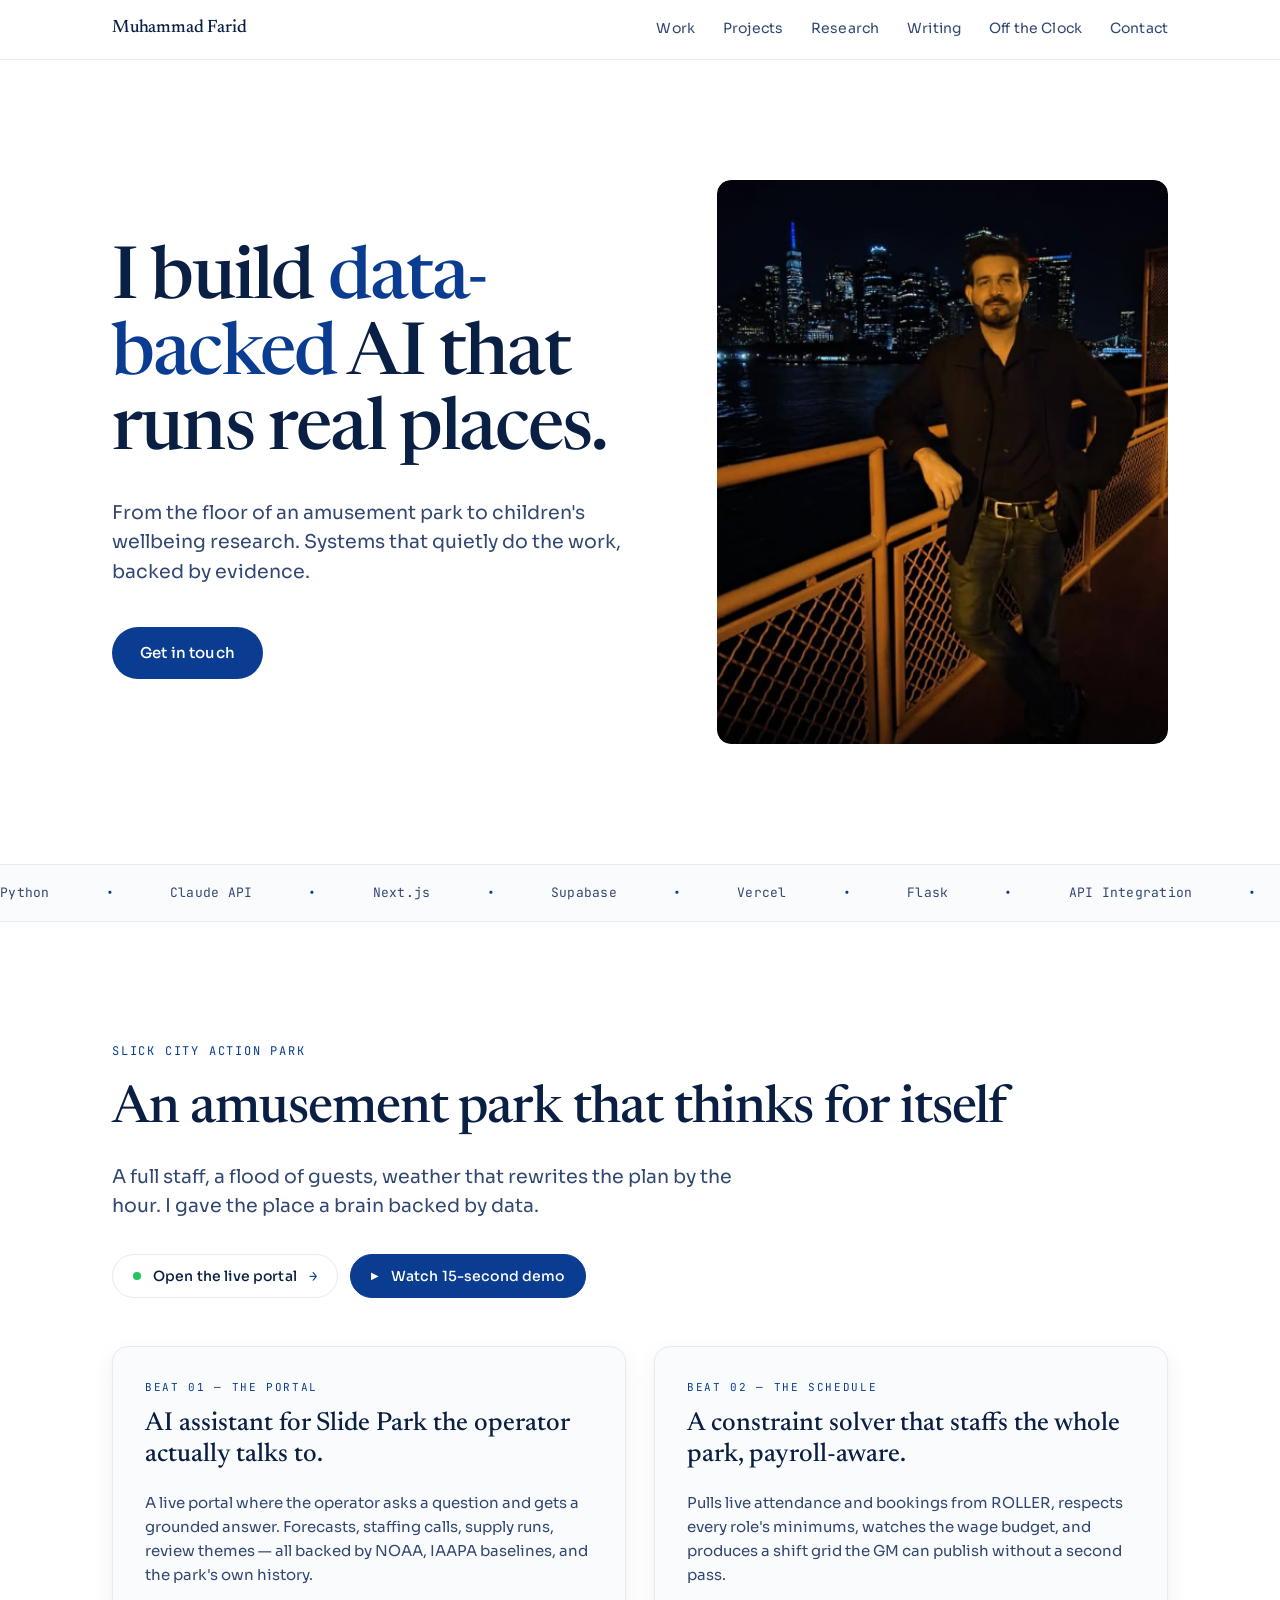
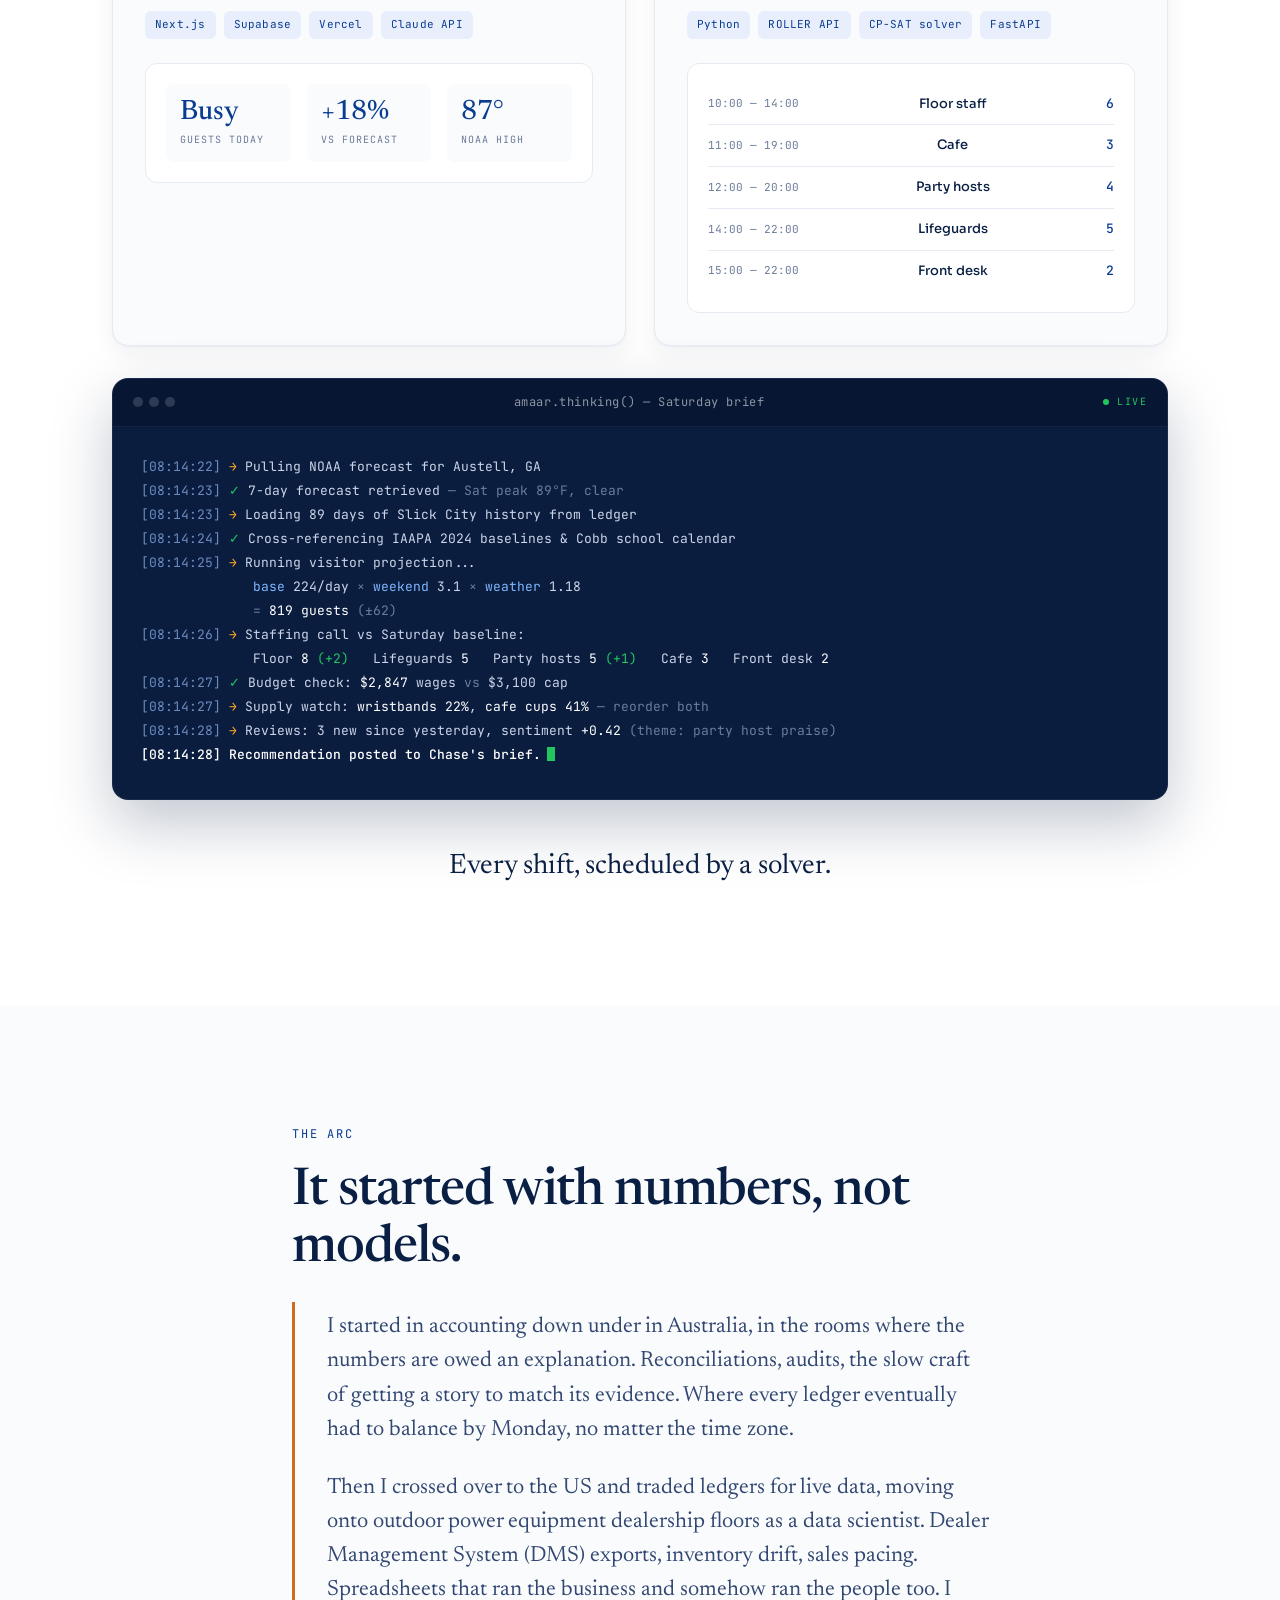
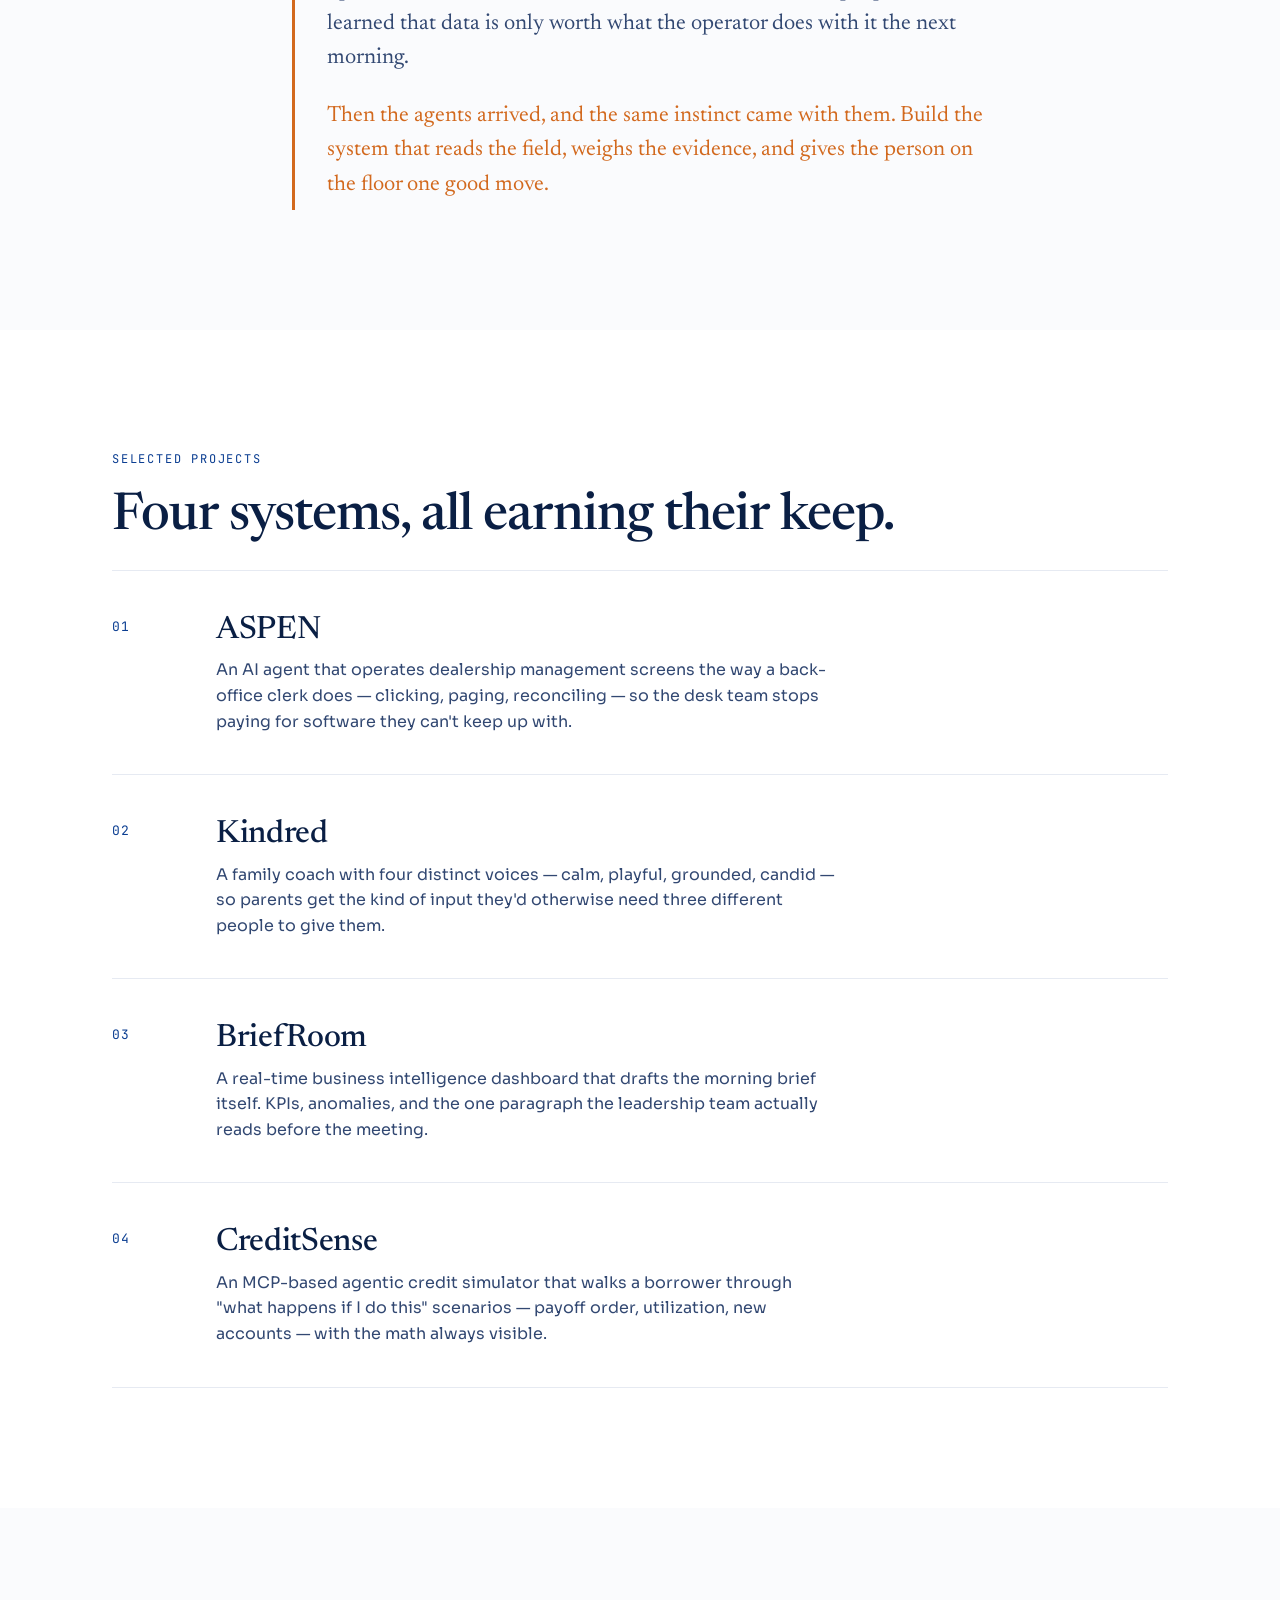
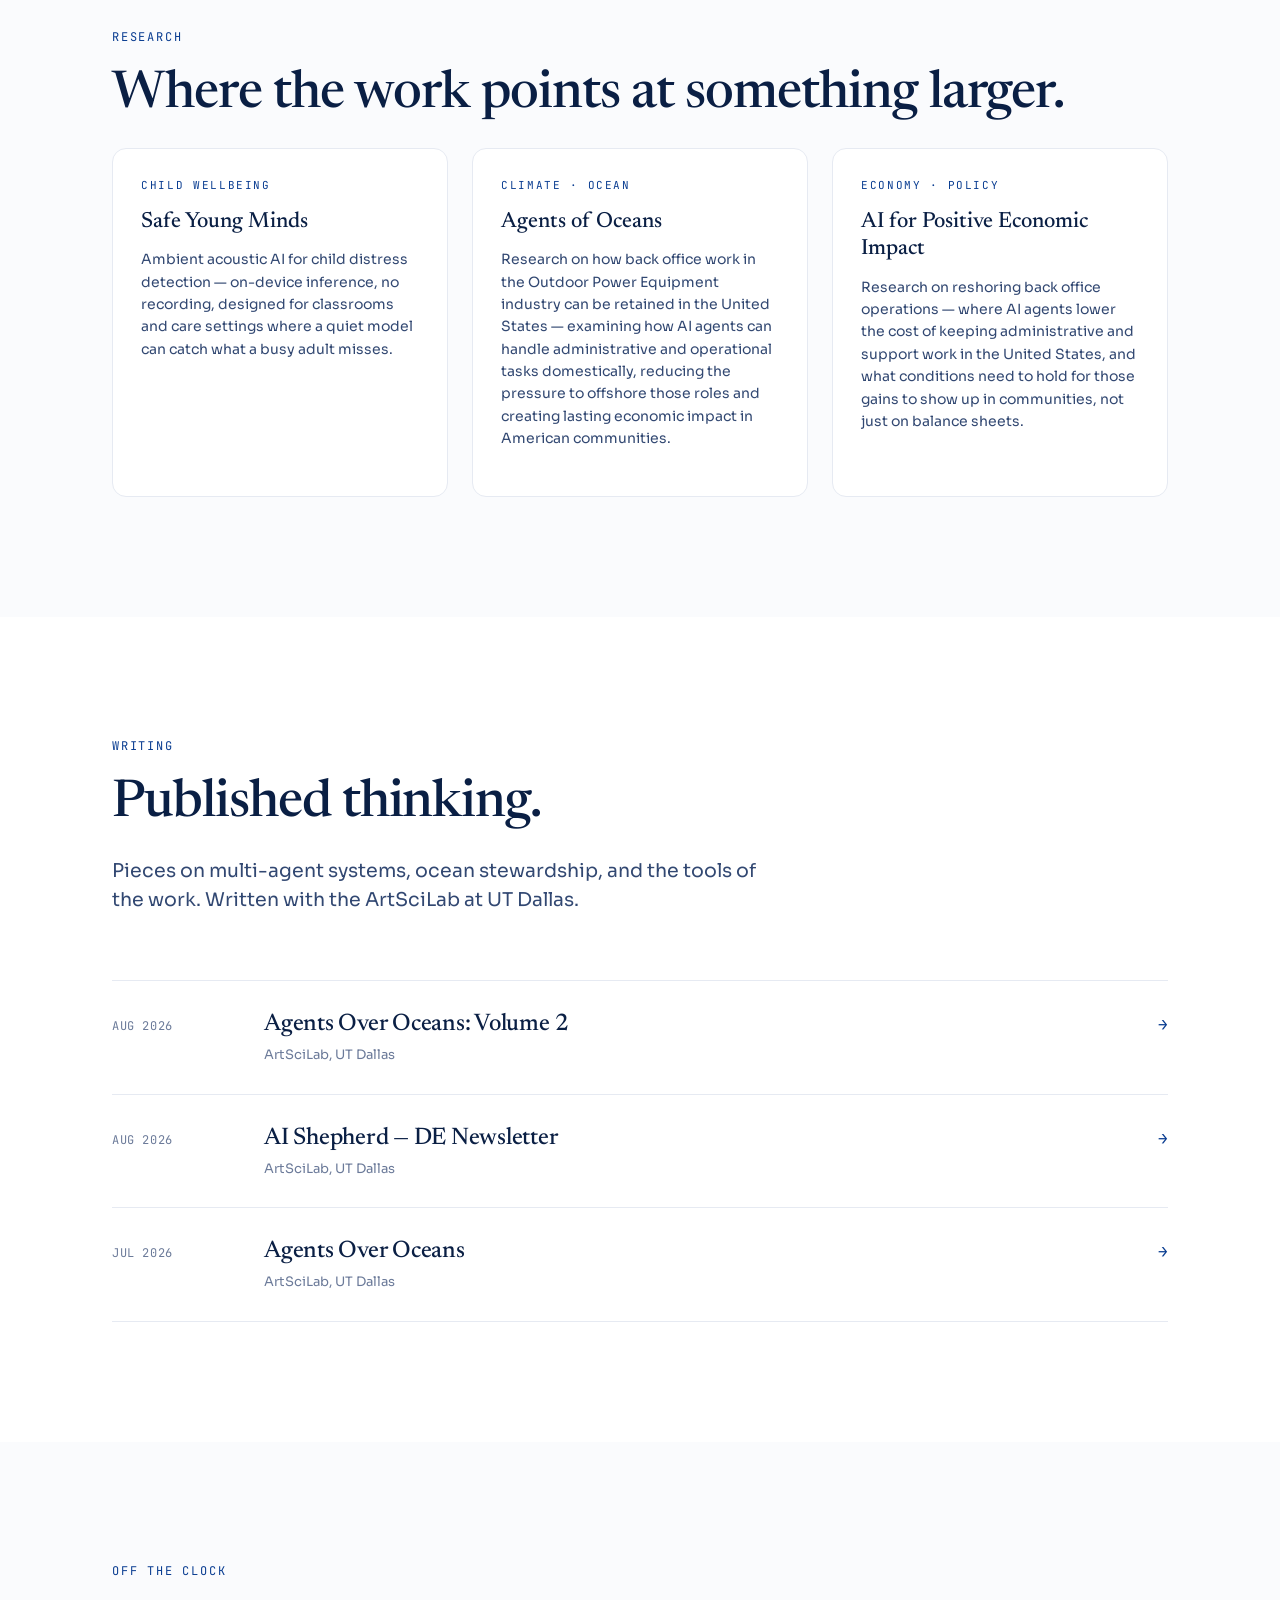
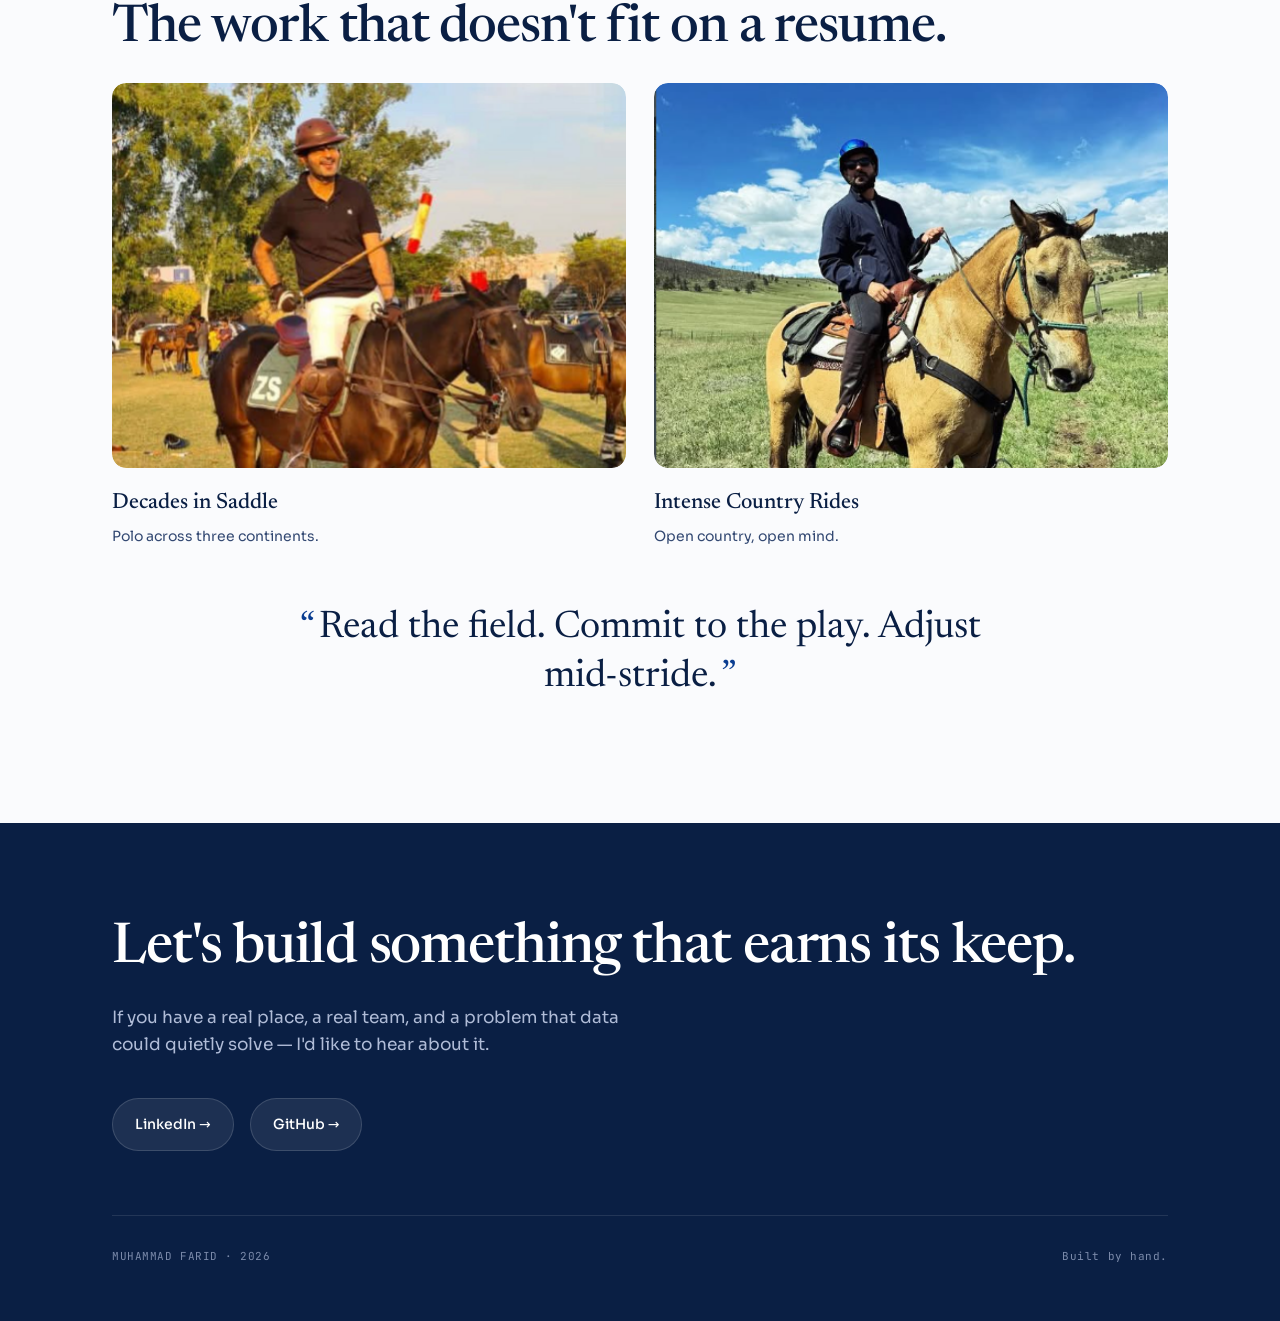
==== commit 5c58a496: "Add Slick City portal link, live analysis demo, and 15s video" ====
--- a/index.html
+++ b/index.html
@@ -335,6 +335,182 @@
     font-family: 'JetBrains Mono', monospace;
     color: var(--accent);
     font-weight: 500;
+  }
+
+  /* Live CTA */
+  .cta-row {
+    display: flex;
+    flex-wrap: wrap;
+    gap: 12px;
+    margin-top: -32px;
+    margin-bottom: 40px;
+  }
+  .live-cta {
+    display: inline-flex;
+    align-items: center;
+    gap: 12px;
+    padding: 10px 20px;
+    background: white;
+    border: 1px solid var(--line);
+    border-radius: 999px;
+    font-size: 14px;
+    font-weight: 500;
+    color: var(--ink);
+    letter-spacing: 0.01em;
+    text-decoration: none;
+    transition: border-color 0.15s ease, transform 0.15s ease, box-shadow 0.15s ease;
+  }
+  .live-cta:hover {
+    text-decoration: none;
+    border-color: var(--accent);
+    transform: translateY(-1px);
+    box-shadow: 0 8px 22px rgba(10,61,145,0.10);
+  }
+  .live-cta .live-dot {
+    width: 8px;
+    height: 8px;
+    border-radius: 50%;
+    background: #22c55e;
+    box-shadow: 0 0 0 0 rgba(34,197,94,0.6);
+    animation: livePulse 1.8s ease-out infinite;
+  }
+  .live-cta .live-arrow {
+    color: var(--accent);
+    font-family: 'JetBrains Mono', monospace;
+  }
+  .live-cta-alt {
+    background: var(--accent);
+    color: white;
+    border-color: var(--accent);
+  }
+  .live-cta-alt:hover {
+    color: white;
+    border-color: var(--accent);
+    box-shadow: 0 8px 22px rgba(10,61,145,0.25);
+  }
+  .live-cta-alt .play-icon {
+    font-size: 10px;
+    color: white;
+    line-height: 1;
+  }
+  @keyframes livePulse {
+    0%   { box-shadow: 0 0 0 0 rgba(34,197,94,0.55); }
+    70%  { box-shadow: 0 0 0 10px rgba(34,197,94,0); }
+    100% { box-shadow: 0 0 0 0 rgba(34,197,94,0); }
+  }
+
+  /* Analysis demo (Amaar thinking pane) */
+  .analysis-demo {
+    margin-top: 32px;
+    background: #0b1d3f;
+    border-radius: 16px;
+    overflow: hidden;
+    box-shadow: 0 24px 60px rgba(10,31,68,0.25);
+    border: 1px solid rgba(255,255,255,0.06);
+  }
+  .analysis-header {
+    display: flex;
+    align-items: center;
+    gap: 14px;
+    padding: 14px 20px;
+    background: #071633;
+    border-bottom: 1px solid rgba(255,255,255,0.06);
+  }
+  .analysis-dots {
+    display: flex;
+    gap: 6px;
+  }
+  .analysis-dots span {
+    width: 10px;
+    height: 10px;
+    border-radius: 50%;
+    background: rgba(255,255,255,0.16);
+  }
+  .analysis-title {
+    font-family: 'JetBrains Mono', monospace;
+    font-size: 12px;
+    color: rgba(255,255,255,0.55);
+    letter-spacing: 0.05em;
+    flex: 1;
+    text-align: center;
+  }
+  .analysis-live {
+    display: inline-flex;
+    align-items: center;
+    gap: 8px;
+    font-family: 'JetBrains Mono', monospace;
+    font-size: 10px;
+    letter-spacing: 0.15em;
+    color: #22c55e;
+    text-transform: uppercase;
+  }
+  .analysis-live::before {
+    content: "";
+    width: 6px;
+    height: 6px;
+    border-radius: 50%;
+    background: #22c55e;
+    animation: livePulse 1.8s ease-out infinite;
+  }
+  .analysis-body {
+    padding: 28px 28px 32px;
+    font-family: 'JetBrains Mono', monospace;
+    font-size: 13px;
+    line-height: 1.85;
+    color: #cbd5e8;
+  }
+  .analysis-body .line {
+    opacity: 0;
+    transform: translateY(4px);
+    white-space: pre-wrap;
+  }
+  .analysis-demo.visible .analysis-body .line {
+    animation: lineIn 0.35s ease forwards;
+  }
+  .analysis-demo.visible .analysis-body .line:nth-child(1)  { animation-delay: 0.10s; }
+  .analysis-demo.visible .analysis-body .line:nth-child(2)  { animation-delay: 0.50s; }
+  .analysis-demo.visible .analysis-body .line:nth-child(3)  { animation-delay: 0.90s; }
+  .analysis-demo.visible .analysis-body .line:nth-child(4)  { animation-delay: 1.30s; }
+  .analysis-demo.visible .analysis-body .line:nth-child(5)  { animation-delay: 1.70s; }
+  .analysis-demo.visible .analysis-body .line:nth-child(6)  { animation-delay: 2.10s; }
+  .analysis-demo.visible .analysis-body .line:nth-child(7)  { animation-delay: 2.50s; }
+  .analysis-demo.visible .analysis-body .line:nth-child(8)  { animation-delay: 2.90s; }
+  .analysis-demo.visible .analysis-body .line:nth-child(9)  { animation-delay: 3.30s; }
+  .analysis-demo.visible .analysis-body .line:nth-child(10) { animation-delay: 3.70s; }
+  .analysis-demo.visible .analysis-body .line:nth-child(11) { animation-delay: 4.10s; }
+  .analysis-demo.visible .analysis-body .line:nth-child(12) { animation-delay: 4.50s; }
+  .analysis-demo.visible .analysis-body .line:nth-child(13) { animation-delay: 4.90s; }
+  @keyframes lineIn {
+    from { opacity: 0; transform: translateY(4px); }
+    to   { opacity: 1; transform: translateY(0); }
+  }
+  .analysis-body .ts   { color: #6b8bbf; }
+  .analysis-body .ok   { color: #22c55e; }
+  .analysis-body .arr  { color: #f5a524; }
+  .analysis-body .key  { color: #7fb8ff; }
+  .analysis-body .val  { color: #ffffff; }
+  .analysis-body .muted{ color: #6b7d9e; }
+  .analysis-body .final{ color: #ffffff; font-weight: 500; }
+  .analysis-cursor {
+    display: inline-block;
+    width: 8px;
+    height: 14px;
+    vertical-align: -2px;
+    background: #22c55e;
+    margin-left: 6px;
+    animation: blink 1s steps(2) infinite;
+    opacity: 0;
+  }
+  .analysis-demo.visible .analysis-cursor {
+    animation: blink 1s steps(2) infinite, cursorIn 0.35s ease 5.10s forwards;
+  }
+  @keyframes cursorIn { to { opacity: 1; } }
+  @keyframes blink { 50% { opacity: 0; } }
+
+  @media (max-width: 720px) {
+    .analysis-body { padding: 22px 18px 26px; font-size: 12px; line-height: 1.8; }
+    .analysis-header { padding: 12px 16px; }
+    .analysis-title { font-size: 11px; }
   }
 
   .schedule-callout {
@@ -723,6 +899,17 @@
       <div class="section-eyebrow">Slick City Action Park</div>
       <h2 class="section-heading">An amusement park that thinks for itself</h2>
       <p class="section-lede">A full staff, a flood of guests, weather that rewrites the plan by the hour. I gave the place a brain backed by data.</p>
+      <div class="cta-row">
+        <a class="live-cta" href="https://slickcity-portal.vercel.app" target="_blank" rel="noopener">
+          <span class="live-dot"></span>
+          <span>Open the live portal</span>
+          <span class="live-arrow">→</span>
+        </a>
+        <a class="live-cta live-cta-alt" href="slick-city-demo.webm" target="_blank" rel="noopener">
+          <span class="play-icon">▶</span>
+          <span>Watch 15-second demo</span>
+        </a>
+      </div>
     </div>
 
     <div class="feature-cards">
@@ -774,6 +961,29 @@
       </div>
     </div>
 
+    <div class="analysis-demo reveal">
+      <div class="analysis-header">
+        <div class="analysis-dots"><span></span><span></span><span></span></div>
+        <div class="analysis-title">amaar.thinking() — Saturday brief</div>
+        <div class="analysis-live">Live</div>
+      </div>
+      <div class="analysis-body">
+<div class="line"><span class="ts">[08:14:22]</span> <span class="arr">→</span> Pulling NOAA forecast for Austell, GA</div>
+<div class="line"><span class="ts">[08:14:23]</span> <span class="ok">✓</span> 7-day forecast retrieved <span class="muted">— Sat peak 89°F, clear</span></div>
+<div class="line"><span class="ts">[08:14:23]</span> <span class="arr">→</span> Loading 89 days of Slick City history from ledger</div>
+<div class="line"><span class="ts">[08:14:24]</span> <span class="ok">✓</span> Cross-referencing IAAPA 2024 baselines &amp; Cobb school calendar</div>
+<div class="line"><span class="ts">[08:14:25]</span> <span class="arr">→</span> Running visitor projection...</div>
+<div class="line">              <span class="key">base</span> 224/day <span class="muted">×</span> <span class="key">weekend</span> 3.1 <span class="muted">×</span> <span class="key">weather</span> 1.18</div>
+<div class="line">              <span class="muted">=</span> <span class="val">819 guests</span> <span class="muted">(±62)</span></div>
+<div class="line"><span class="ts">[08:14:26]</span> <span class="arr">→</span> Staffing call vs Saturday baseline:</div>
+<div class="line">              Floor <span class="val">8</span> <span class="ok">(+2)</span>   Lifeguards <span class="val">5</span>   Party hosts <span class="val">5</span> <span class="ok">(+1)</span>   Cafe <span class="val">3</span>   Front desk <span class="val">2</span></div>
+<div class="line"><span class="ts">[08:14:27]</span> <span class="ok">✓</span> Budget check: <span class="val">$2,847</span> wages <span class="muted">vs</span> $3,100 cap</div>
+<div class="line"><span class="ts">[08:14:27]</span> <span class="arr">→</span> Supply watch: <span class="val">wristbands 22%</span>, <span class="val">cafe cups 41%</span> <span class="muted">— reorder both</span></div>
+<div class="line"><span class="ts">[08:14:28]</span> <span class="arr">→</span> Reviews: 3 new since yesterday, sentiment <span class="val">+0.42</span> <span class="muted">(theme: party host praise)</span></div>
+<div class="line"><span class="final">[08:14:28] Recommendation posted to Chase's brief.<span class="analysis-cursor"></span></span></div>
+      </div>
+    </div>
+
     <p class="schedule-callout reveal">Every shift, scheduled by a solver.</p>
   </div>
 </section>
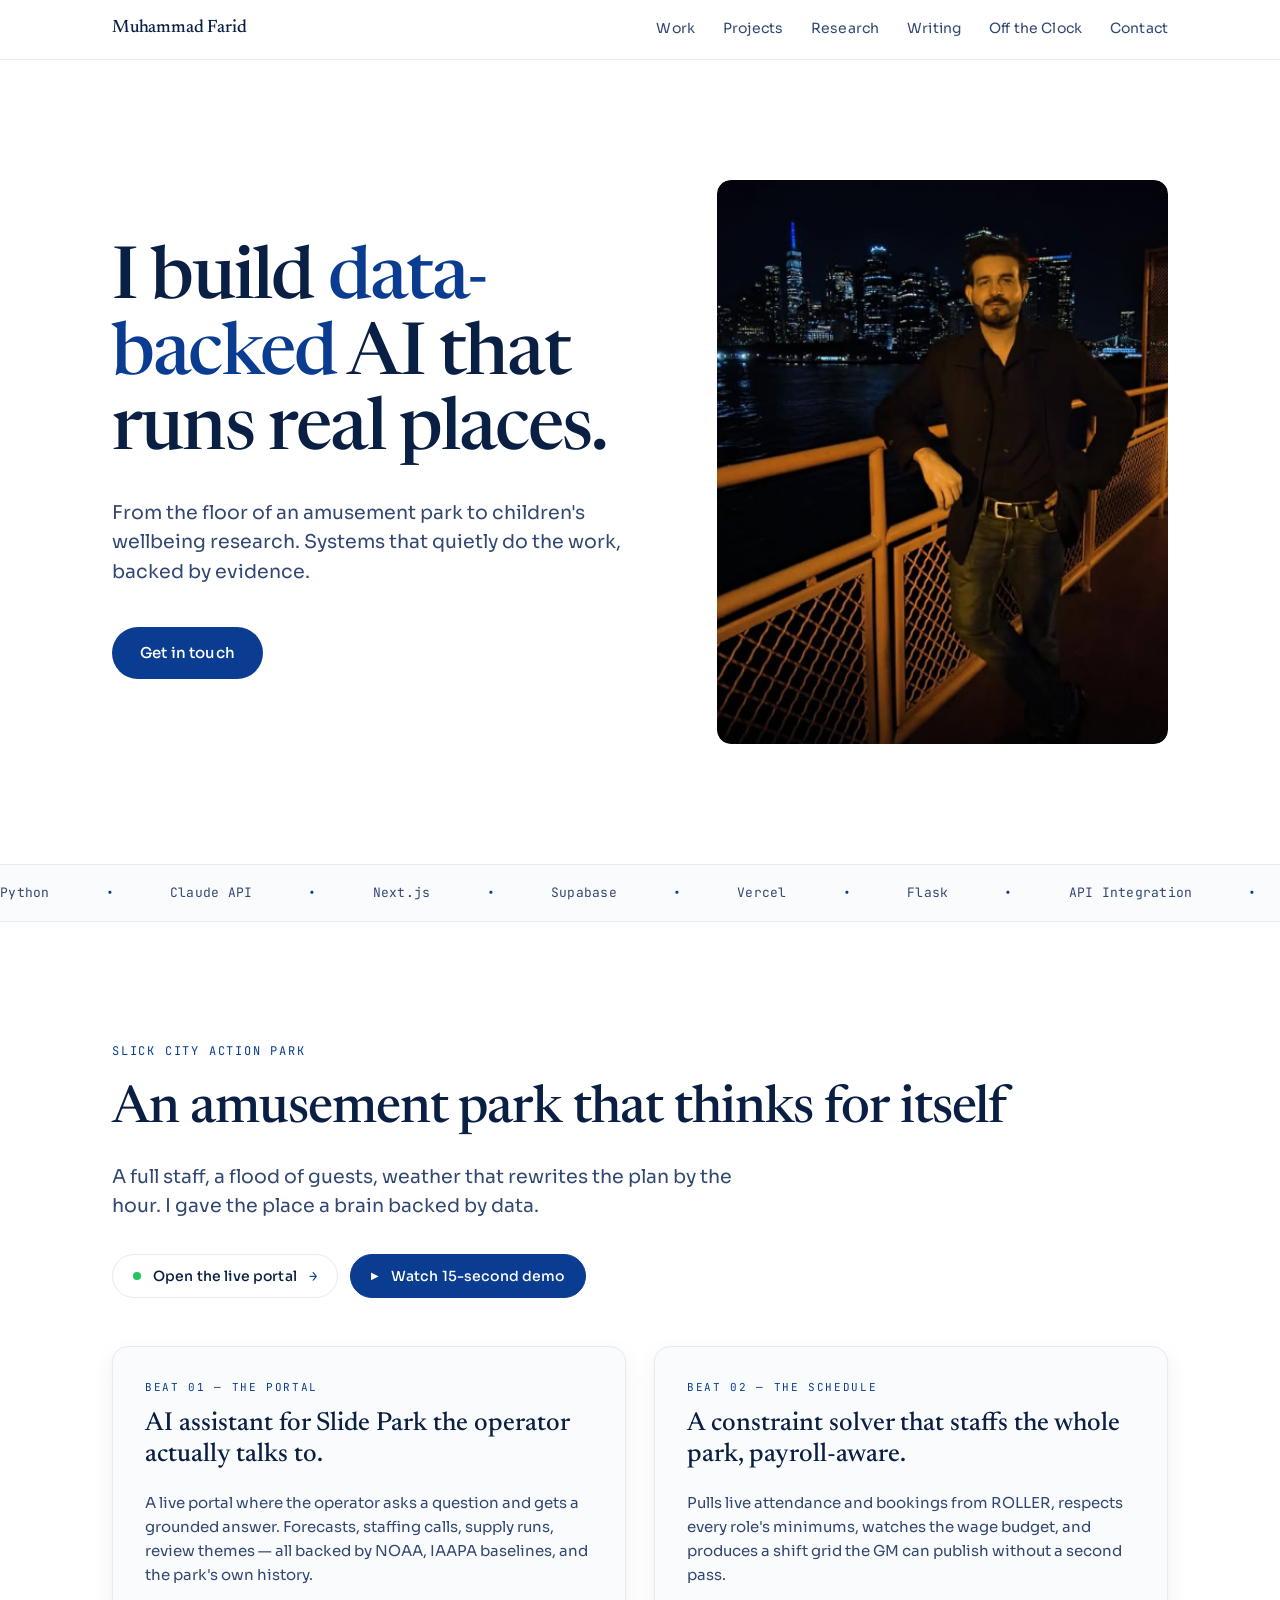
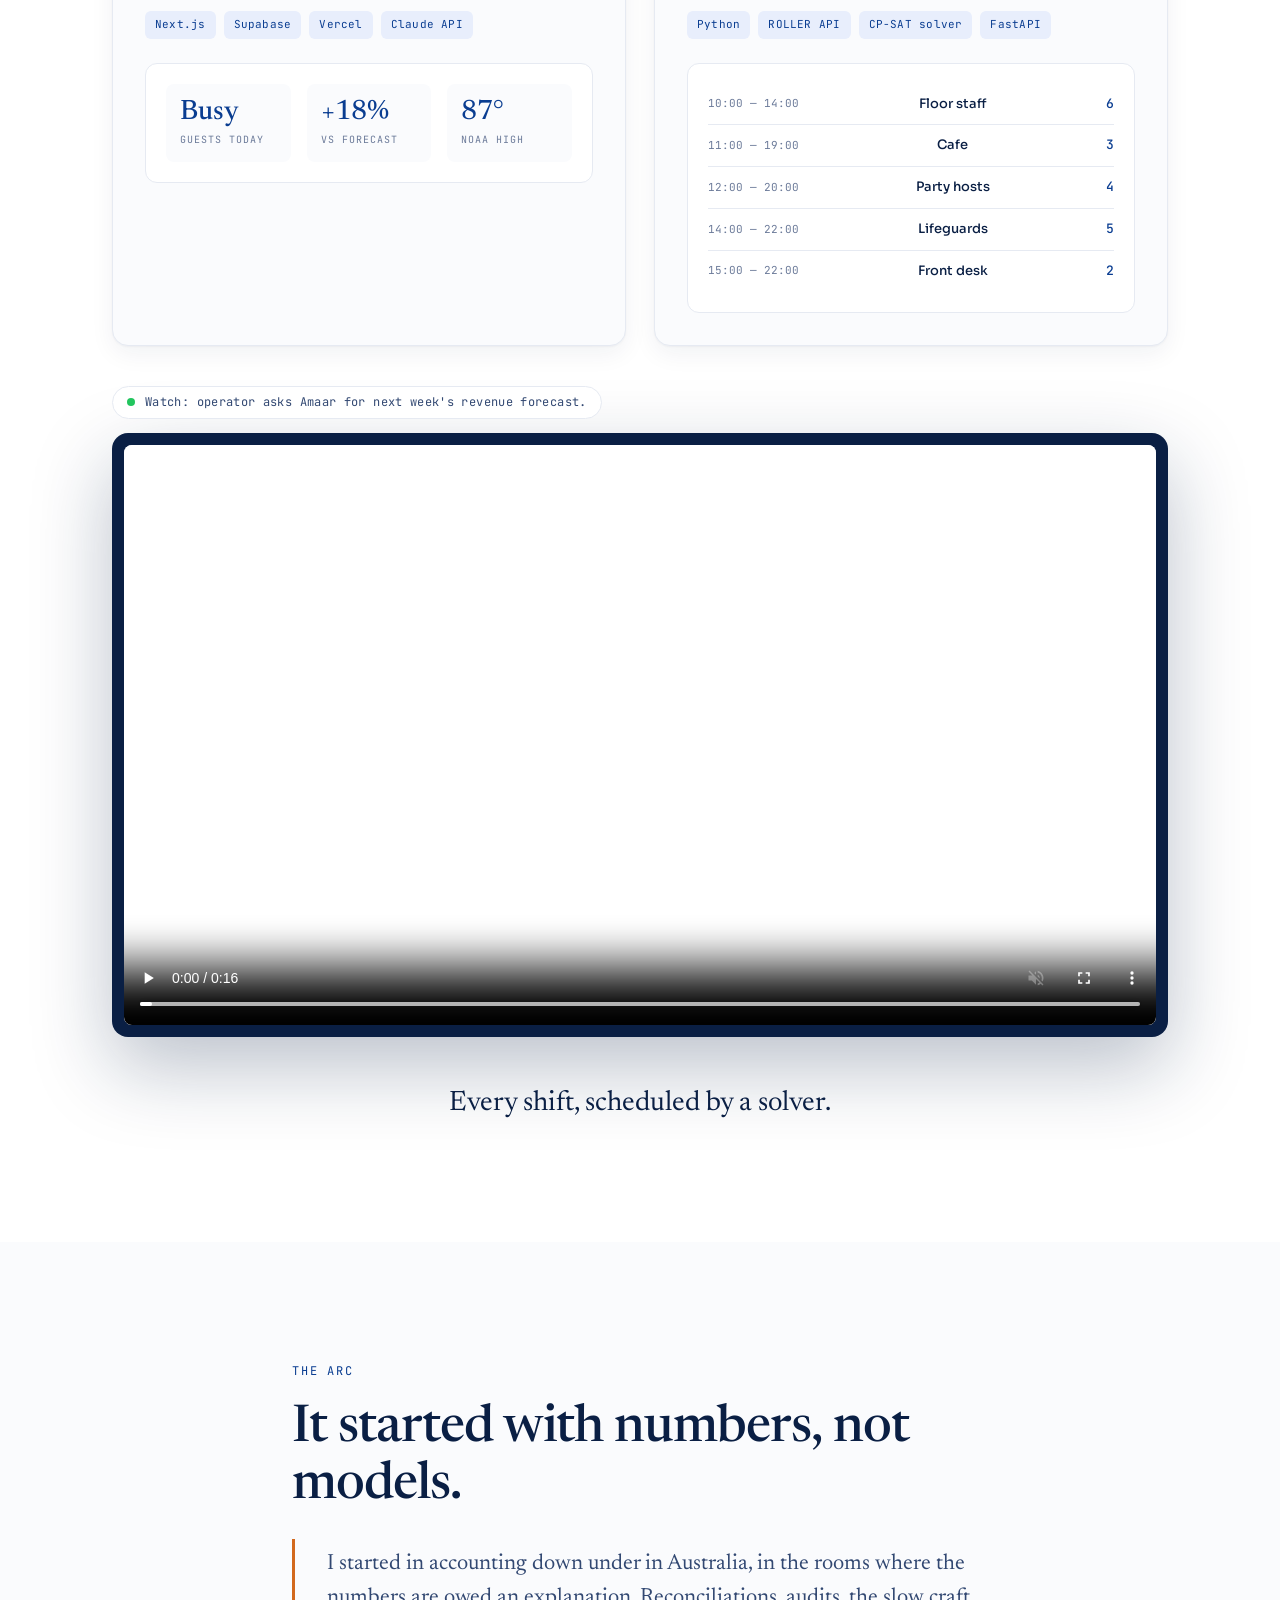
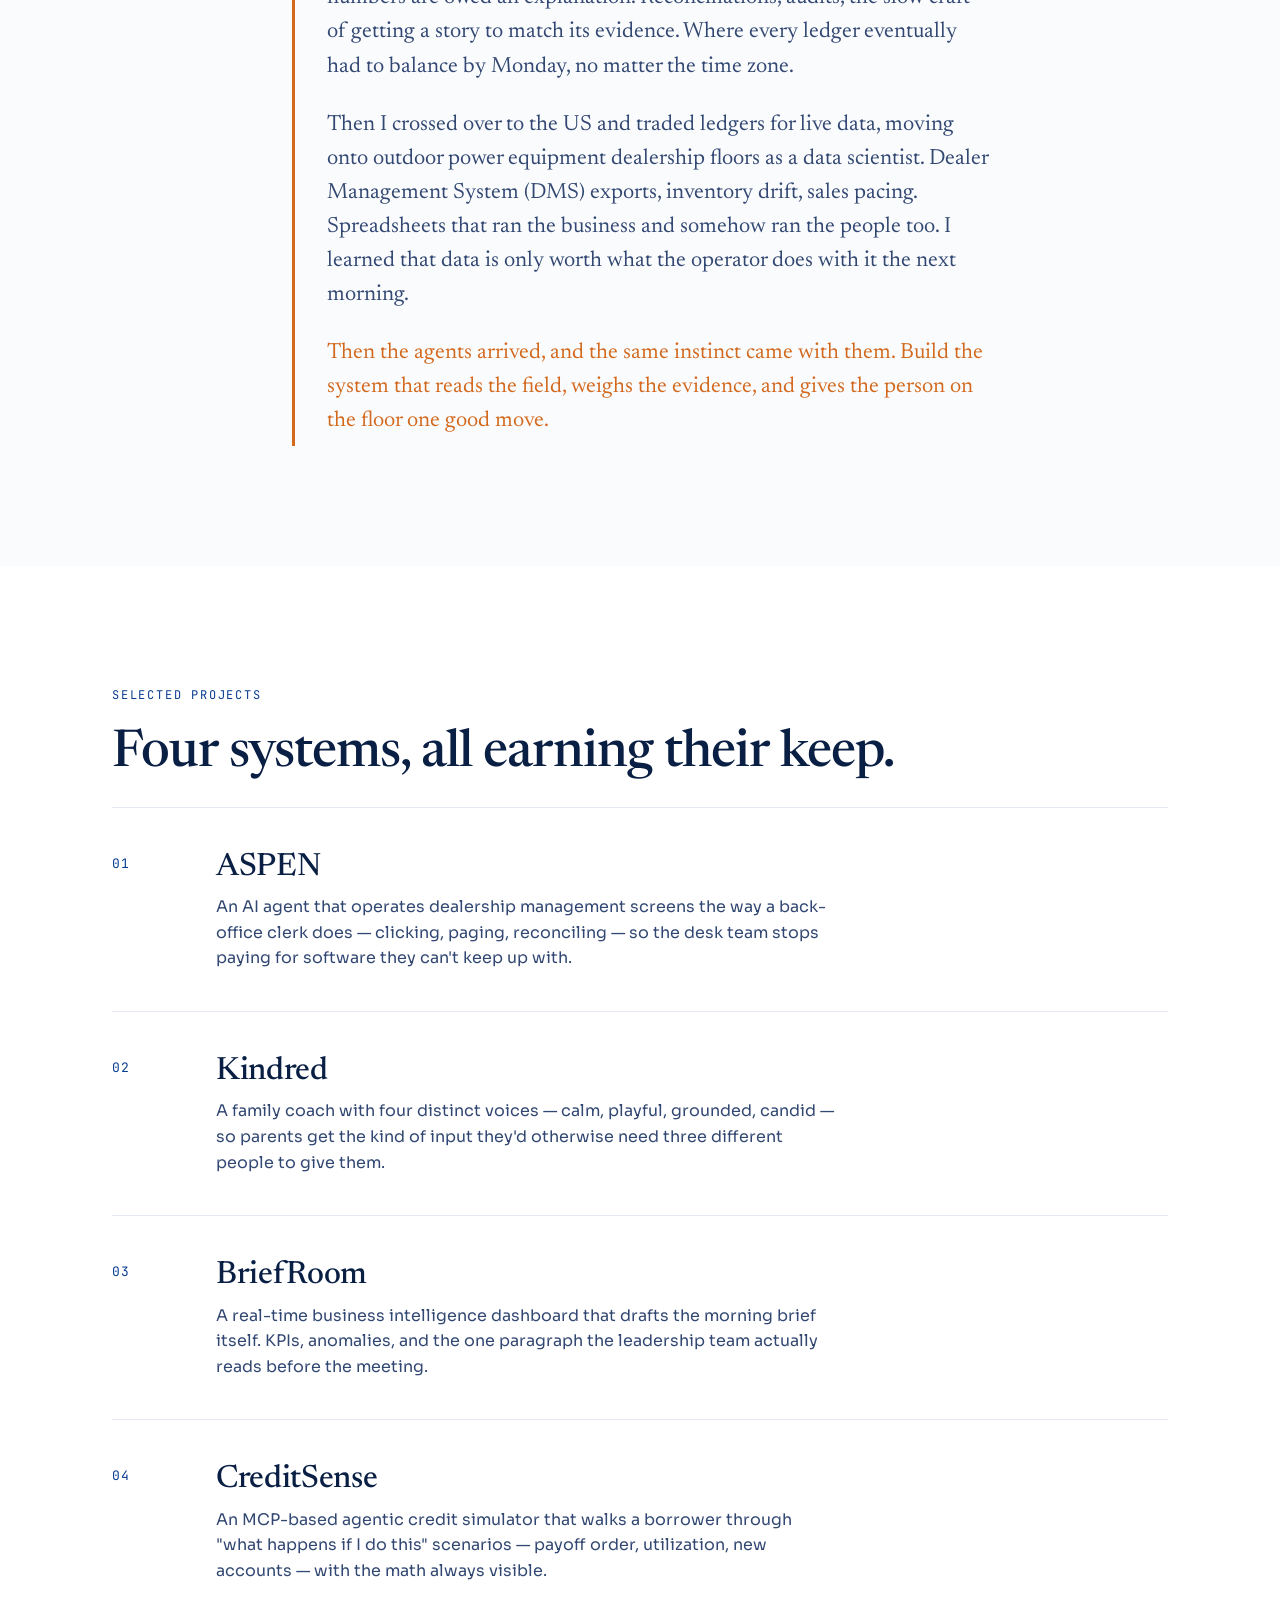
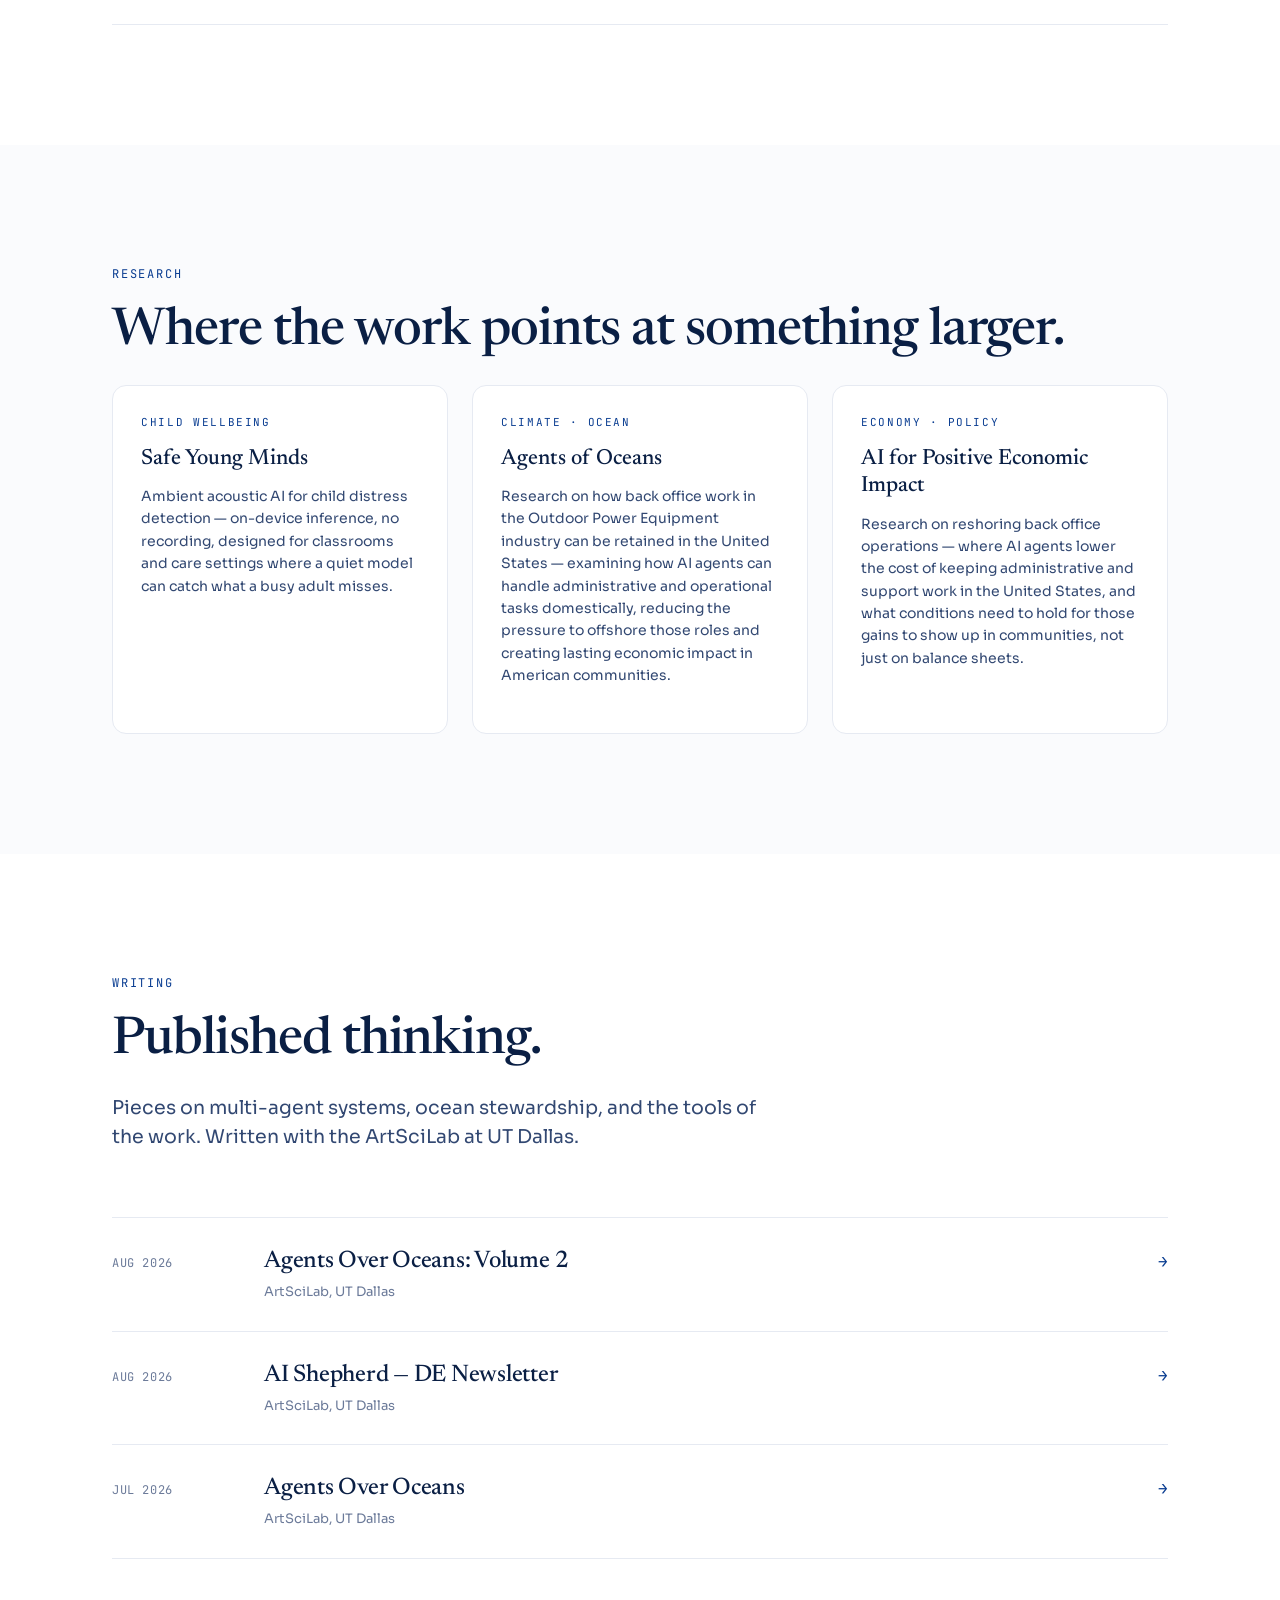
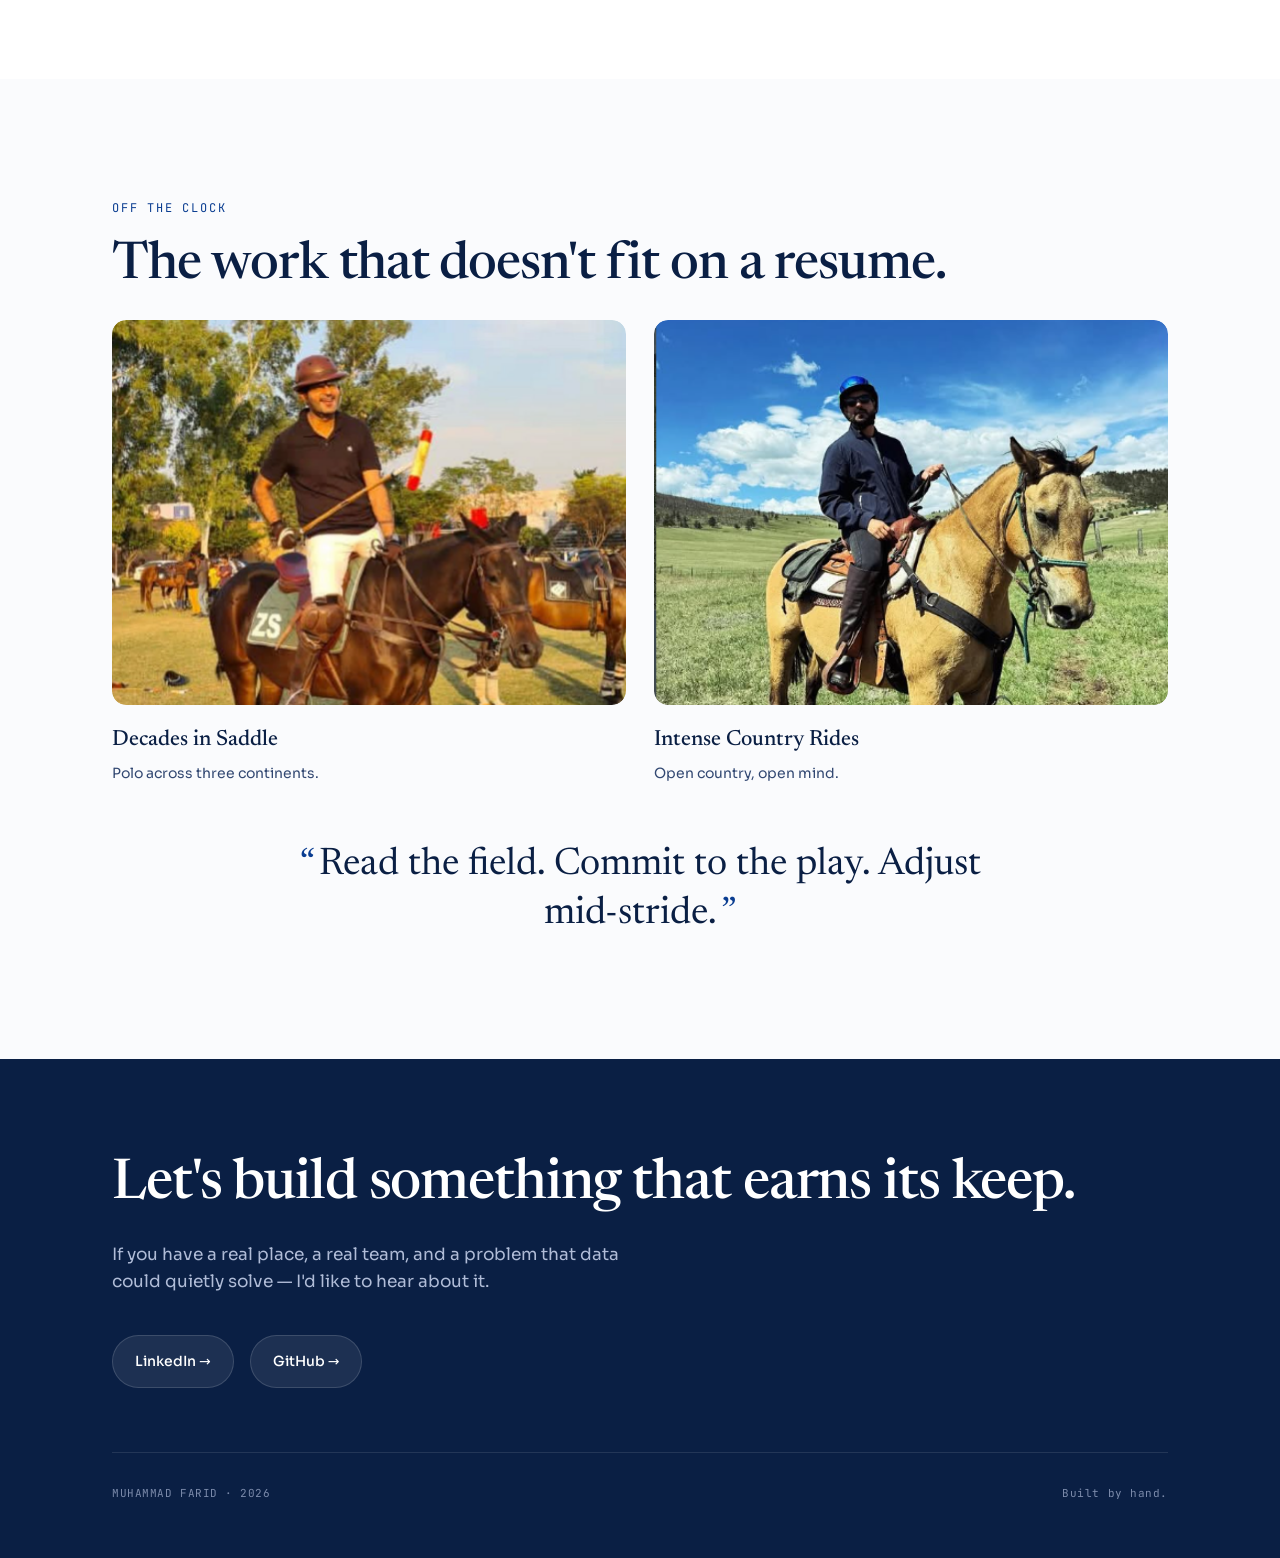
==== commit b7396fd8: "Embed portal demo video inline; new revenue-forecast recording" ====
--- a/index.html
+++ b/index.html
@@ -397,6 +397,46 @@
     0%   { box-shadow: 0 0 0 0 rgba(34,197,94,0.55); }
     70%  { box-shadow: 0 0 0 10px rgba(34,197,94,0); }
     100% { box-shadow: 0 0 0 0 rgba(34,197,94,0); }
+  }
+
+  /* Embedded video demo */
+  .video-demo {
+    margin-top: 40px;
+  }
+  .video-caption {
+    display: inline-flex;
+    align-items: center;
+    gap: 10px;
+    font-family: 'JetBrains Mono', monospace;
+    font-size: 12px;
+    color: var(--ink-soft);
+    letter-spacing: 0.03em;
+    margin-bottom: 14px;
+    padding: 6px 14px;
+    background: white;
+    border: 1px solid var(--line);
+    border-radius: 999px;
+  }
+  .video-caption .video-dot {
+    width: 8px;
+    height: 8px;
+    border-radius: 50%;
+    background: #22c55e;
+    animation: livePulse 1.8s ease-out infinite;
+  }
+  .video-frame {
+    background: #0a1f44;
+    border-radius: 16px;
+    padding: 12px;
+    box-shadow: 0 30px 80px rgba(10,31,68,0.28);
+    overflow: hidden;
+  }
+  .video-frame video {
+    display: block;
+    width: 100%;
+    height: auto;
+    border-radius: 8px;
+    background: #f4f6fb;
   }
 
   /* Analysis demo (Amaar thinking pane) */
@@ -961,26 +1001,22 @@
       </div>
     </div>
 
-    <div class="analysis-demo reveal">
-      <div class="analysis-header">
-        <div class="analysis-dots"><span></span><span></span><span></span></div>
-        <div class="analysis-title">amaar.thinking() — Saturday brief</div>
-        <div class="analysis-live">Live</div>
-      </div>
-      <div class="analysis-body">
-<div class="line"><span class="ts">[08:14:22]</span> <span class="arr">→</span> Pulling NOAA forecast for Austell, GA</div>
-<div class="line"><span class="ts">[08:14:23]</span> <span class="ok">✓</span> 7-day forecast retrieved <span class="muted">— Sat peak 89°F, clear</span></div>
-<div class="line"><span class="ts">[08:14:23]</span> <span class="arr">→</span> Loading 89 days of Slick City history from ledger</div>
-<div class="line"><span class="ts">[08:14:24]</span> <span class="ok">✓</span> Cross-referencing IAAPA 2024 baselines &amp; Cobb school calendar</div>
-<div class="line"><span class="ts">[08:14:25]</span> <span class="arr">→</span> Running visitor projection...</div>
-<div class="line">              <span class="key">base</span> 224/day <span class="muted">×</span> <span class="key">weekend</span> 3.1 <span class="muted">×</span> <span class="key">weather</span> 1.18</div>
-<div class="line">              <span class="muted">=</span> <span class="val">819 guests</span> <span class="muted">(±62)</span></div>
-<div class="line"><span class="ts">[08:14:26]</span> <span class="arr">→</span> Staffing call vs Saturday baseline:</div>
-<div class="line">              Floor <span class="val">8</span> <span class="ok">(+2)</span>   Lifeguards <span class="val">5</span>   Party hosts <span class="val">5</span> <span class="ok">(+1)</span>   Cafe <span class="val">3</span>   Front desk <span class="val">2</span></div>
-<div class="line"><span class="ts">[08:14:27]</span> <span class="ok">✓</span> Budget check: <span class="val">$2,847</span> wages <span class="muted">vs</span> $3,100 cap</div>
-<div class="line"><span class="ts">[08:14:27]</span> <span class="arr">→</span> Supply watch: <span class="val">wristbands 22%</span>, <span class="val">cafe cups 41%</span> <span class="muted">— reorder both</span></div>
-<div class="line"><span class="ts">[08:14:28]</span> <span class="arr">→</span> Reviews: 3 new since yesterday, sentiment <span class="val">+0.42</span> <span class="muted">(theme: party host praise)</span></div>
-<div class="line"><span class="final">[08:14:28] Recommendation posted to Chase's brief.<span class="analysis-cursor"></span></span></div>
+    <div class="video-demo reveal">
+      <div class="video-caption">
+        <span class="video-dot"></span>
+        <span>Watch: operator asks Amaar for next week's revenue forecast.</span>
+      </div>
+      <div class="video-frame">
+        <video
+          src="slick-city-demo.webm"
+          poster=""
+          autoplay
+          muted
+          loop
+          playsinline
+          controls
+          preload="auto"
+        ></video>
       </div>
     </div>
 
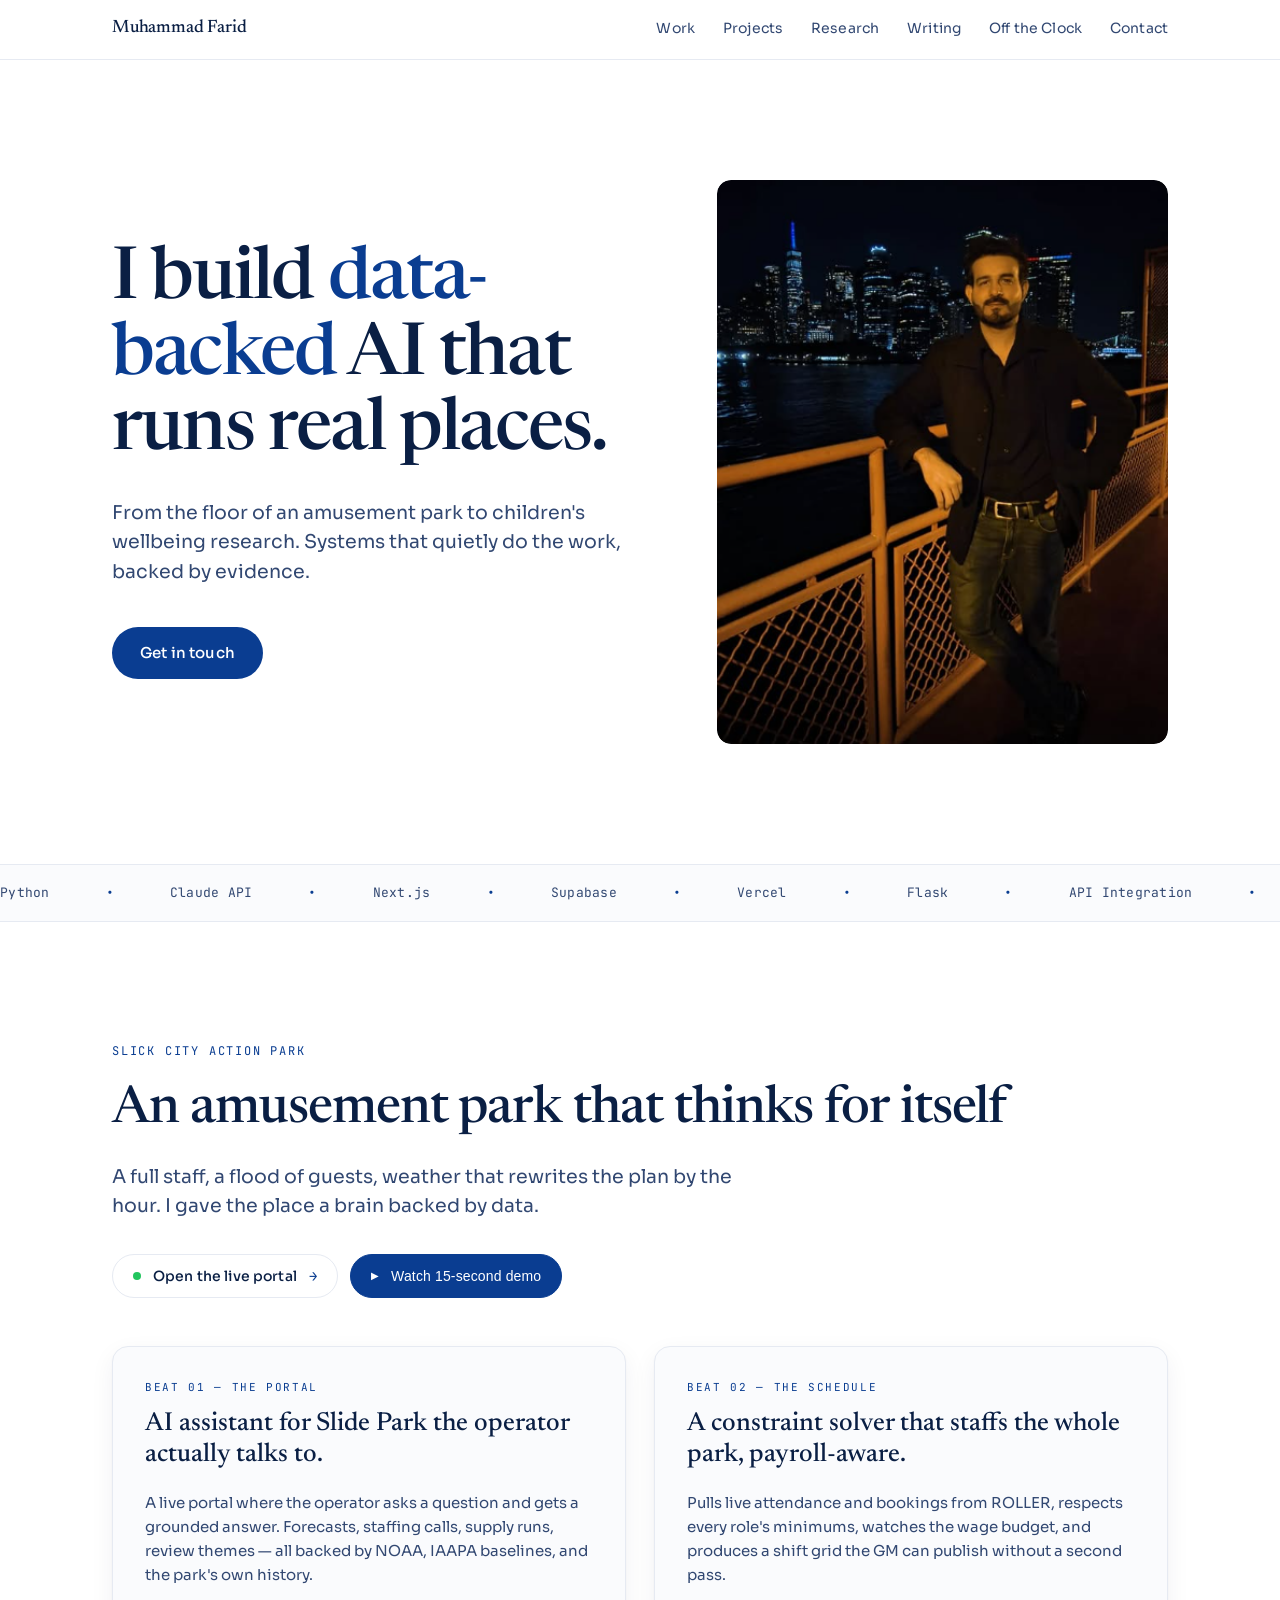
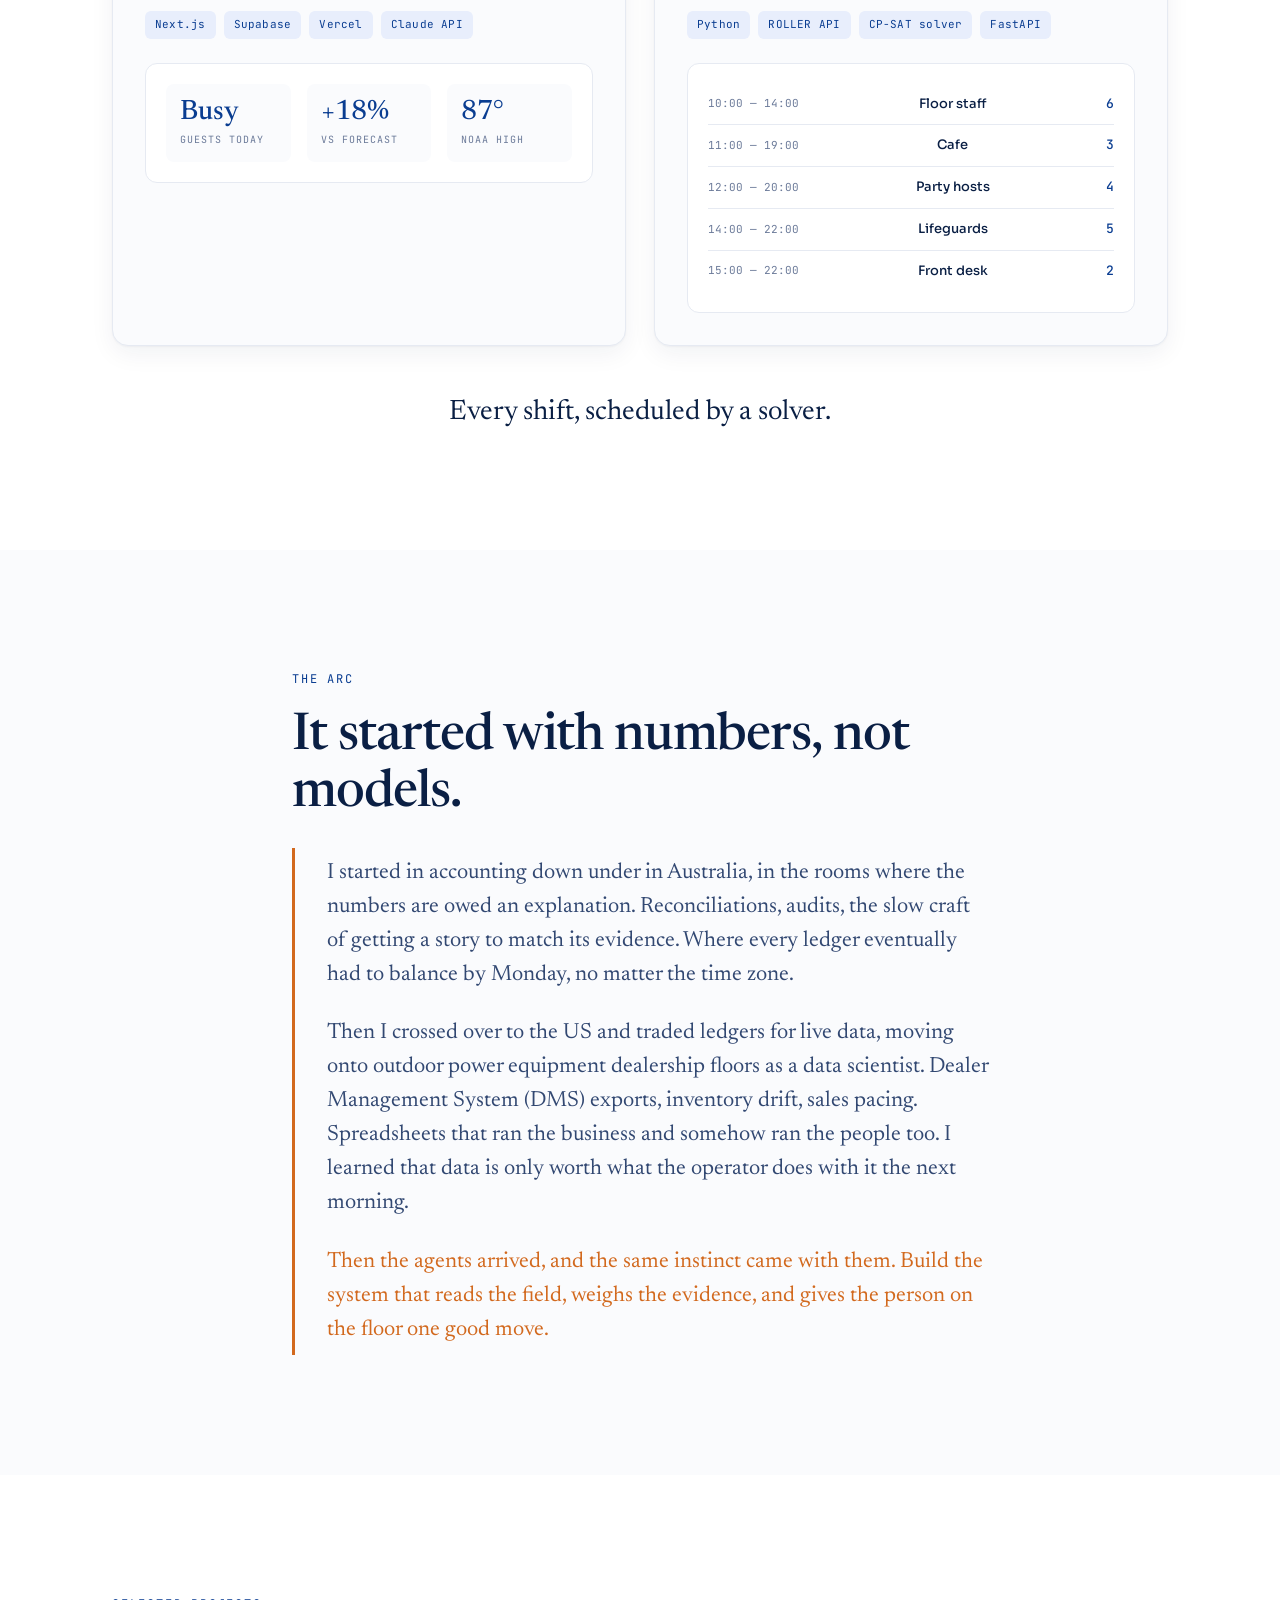
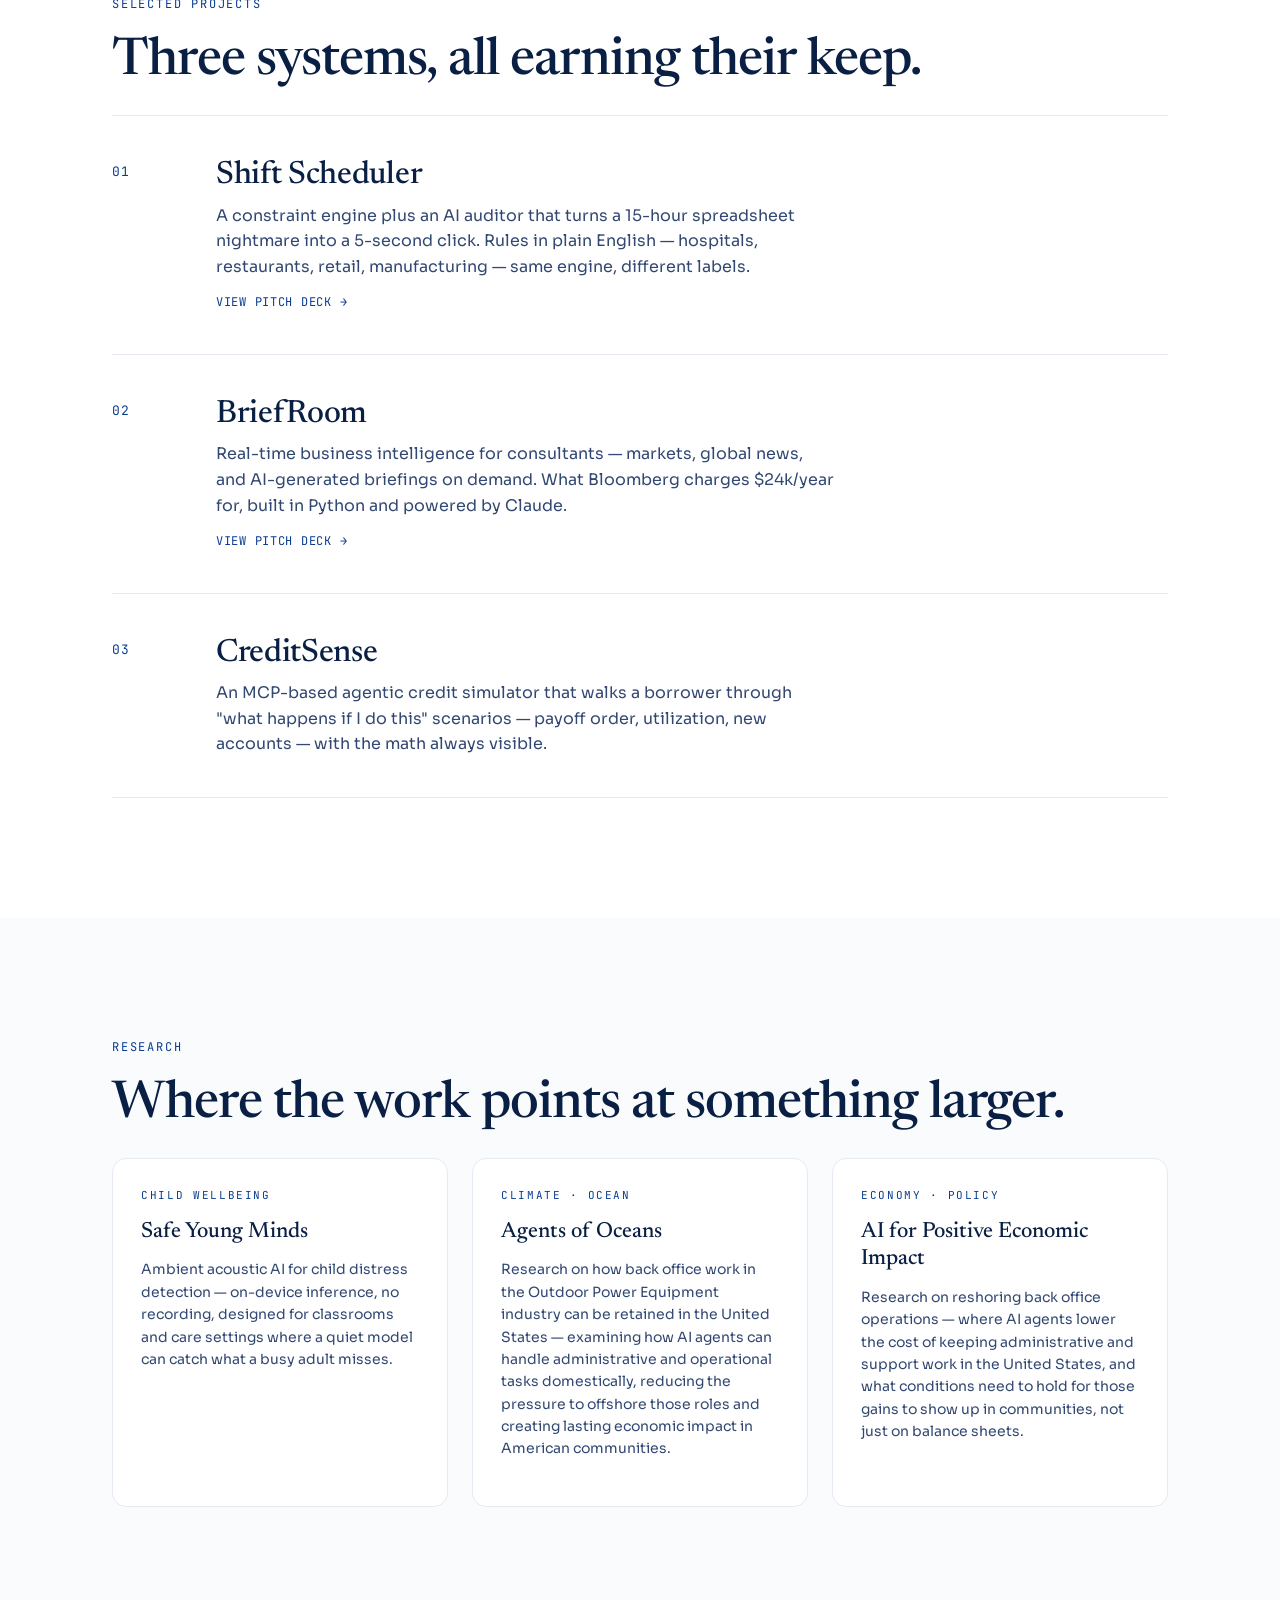
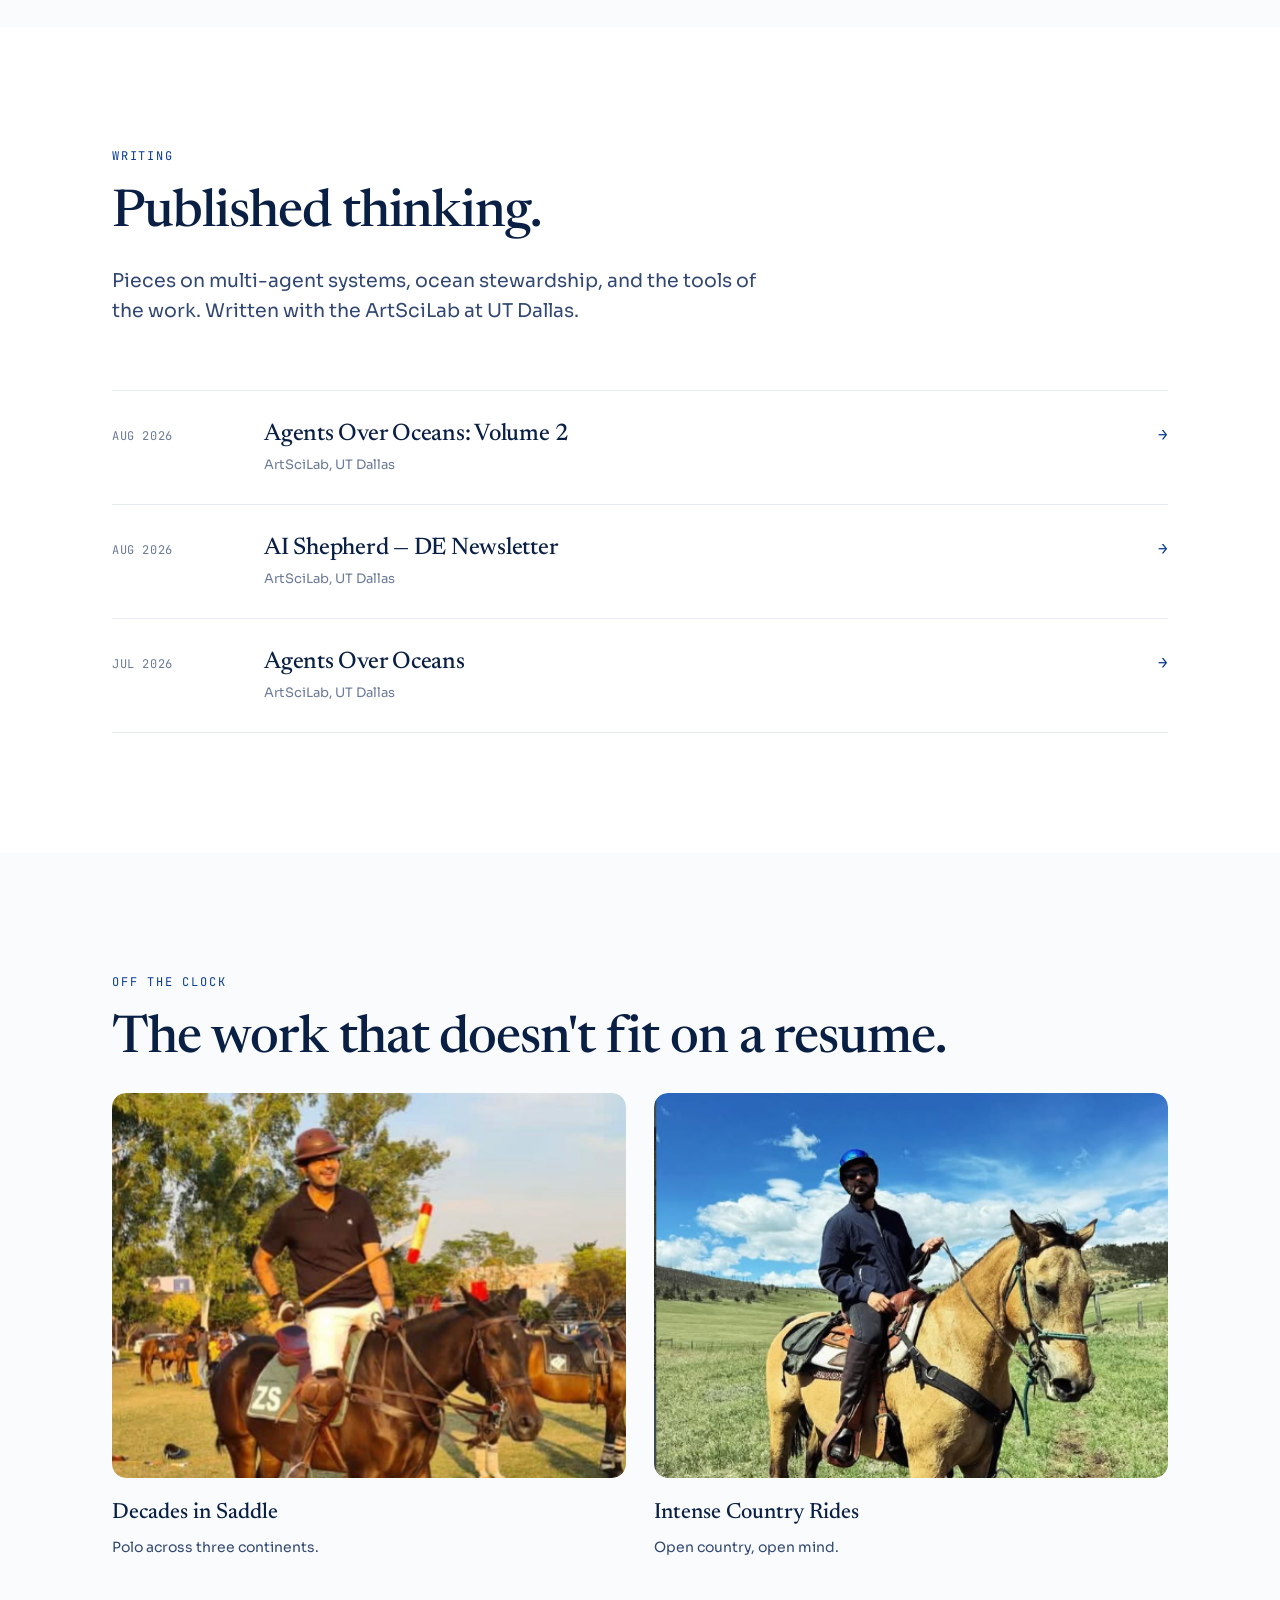
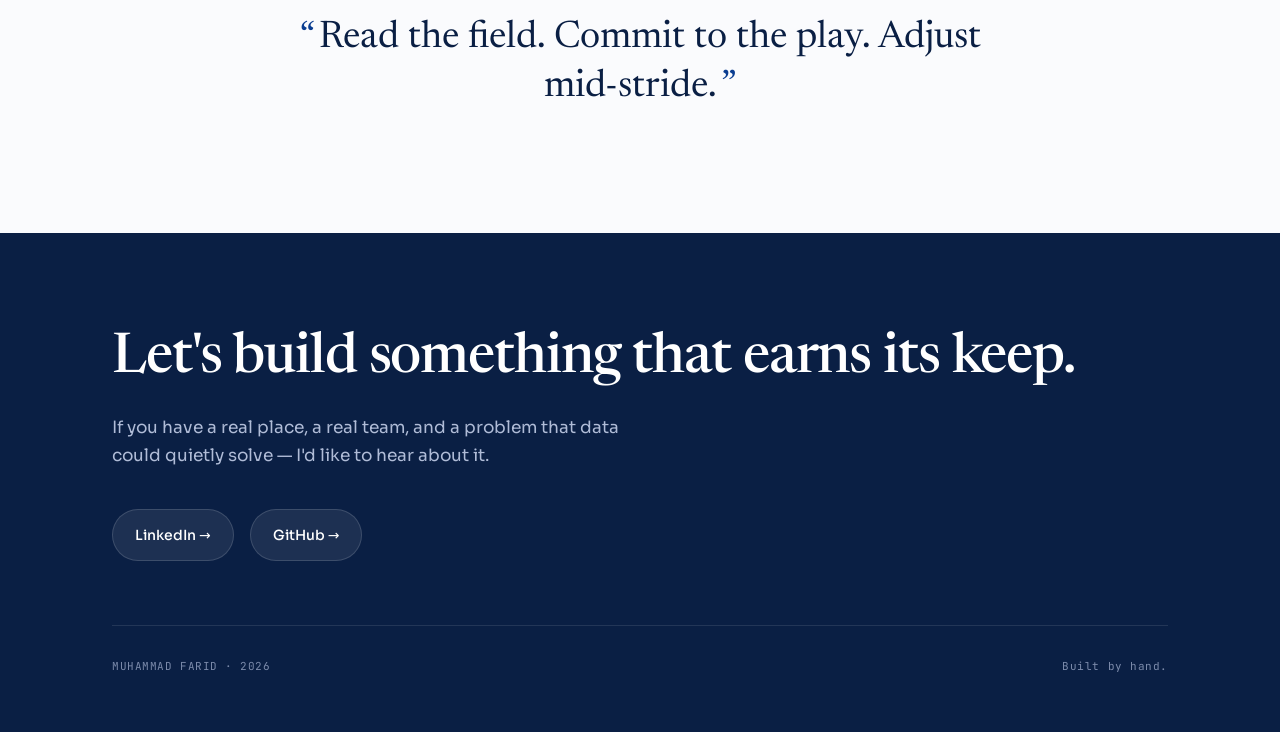
==== commit 3441032d: "Demo modal, Shift Scheduler + BriefRoom PPTs, drop ASPEN" ====
--- a/index.html
+++ b/index.html
@@ -399,6 +399,95 @@
     100% { box-shadow: 0 0 0 0 rgba(34,197,94,0); }
   }
 
+  /* Demo modal */
+  .demo-modal {
+    position: fixed;
+    inset: 0;
+    z-index: 1000;
+    display: flex;
+    align-items: center;
+    justify-content: center;
+    padding: 24px;
+    opacity: 0;
+    animation: modalIn 0.22s ease forwards;
+  }
+  .demo-modal[hidden] { display: none; }
+  @keyframes modalIn { to { opacity: 1; } }
+  .demo-modal-backdrop {
+    position: absolute;
+    inset: 0;
+    background: rgba(10, 31, 68, 0.72);
+    backdrop-filter: blur(6px);
+    -webkit-backdrop-filter: blur(6px);
+    cursor: pointer;
+  }
+  .demo-modal-card {
+    position: relative;
+    z-index: 1;
+    background: #0a1f44;
+    padding: 14px;
+    border-radius: 18px;
+    max-width: min(1100px, 96vw);
+    width: 100%;
+    box-shadow: 0 40px 100px rgba(0,0,0,0.4);
+    display: flex;
+    flex-direction: column;
+    gap: 12px;
+    transform: translateY(12px) scale(0.98);
+    animation: cardIn 0.28s cubic-bezier(0.34,1.16,0.64,1) 0.05s forwards;
+  }
+  @keyframes cardIn {
+    to { transform: translateY(0) scale(1); }
+  }
+  .demo-modal-close {
+    position: absolute;
+    top: -14px;
+    right: -14px;
+    width: 36px;
+    height: 36px;
+    border-radius: 50%;
+    border: none;
+    background: white;
+    color: var(--ink);
+    font-size: 22px;
+    line-height: 1;
+    cursor: pointer;
+    box-shadow: 0 4px 14px rgba(0,0,0,0.25);
+    display: flex;
+    align-items: center;
+    justify-content: center;
+    padding: 0;
+    font-family: 'Sora', sans-serif;
+    transition: transform 0.15s ease;
+  }
+  .demo-modal-close:hover { transform: rotate(90deg); }
+  .demo-modal-caption {
+    display: inline-flex;
+    align-items: center;
+    gap: 10px;
+    font-family: 'JetBrains Mono', monospace;
+    font-size: 11px;
+    color: rgba(255,255,255,0.75);
+    letter-spacing: 0.03em;
+    padding: 4px 6px 0;
+  }
+  .demo-modal-card video {
+    display: block;
+    width: 100%;
+    height: auto;
+    border-radius: 10px;
+    background: #f4f6fb;
+    max-height: 78vh;
+  }
+  .video-dot {
+    width: 8px;
+    height: 8px;
+    border-radius: 50%;
+    background: #22c55e;
+    animation: livePulse 1.8s ease-out infinite;
+  }
+  body.modal-open { overflow: hidden; }
+
   /* Embedded video demo */
   .video-demo {
     margin-top: 40px;
@@ -597,6 +686,31 @@
   }
   .project:last-child { border-bottom: 1px solid var(--line); }
   .project:hover { background: #fafbfd; }
+  a.project {
+    text-decoration: none;
+    color: inherit;
+    cursor: pointer;
+  }
+  a.project:hover { text-decoration: none; }
+  a.project:hover .project-title { color: var(--accent); }
+  a.project:hover .project-cta .arr { transform: translateX(4px); }
+  .project-title { transition: color 0.15s ease; }
+  .project-body { min-width: 0; }
+  .project-cta {
+    margin-top: 14px;
+    display: inline-flex;
+    align-items: center;
+    gap: 8px;
+    font-family: 'JetBrains Mono', monospace;
+    font-size: 12px;
+    color: var(--accent);
+    letter-spacing: 0.06em;
+    text-transform: uppercase;
+  }
+  .project-cta .arr {
+    display: inline-block;
+    transition: transform 0.2s ease;
+  }
   .project-num {
     font-family: 'JetBrains Mono', monospace;
     font-size: 13px;
@@ -945,10 +1059,10 @@
           <span>Open the live portal</span>
           <span class="live-arrow">→</span>
         </a>
-        <a class="live-cta live-cta-alt" href="slick-city-demo.webm" target="_blank" rel="noopener">
+        <button class="live-cta live-cta-alt" type="button" id="openDemoBtn">
           <span class="play-icon">▶</span>
           <span>Watch 15-second demo</span>
-        </a>
+        </button>
       </div>
     </div>
 
@@ -1001,24 +1115,6 @@
       </div>
     </div>
 
-    <div class="video-demo reveal">
-      <div class="video-caption">
-        <span class="video-dot"></span>
-        <span>Watch: operator asks Amaar for next week's revenue forecast.</span>
-      </div>
-      <div class="video-frame">
-        <video
-          src="slick-city-demo.webm"
-          poster=""
-          autoplay
-          muted
-          loop
-          playsinline
-          controls
-          preload="auto"
-        ></video>
-      </div>
-    </div>
 
     <p class="schedule-callout reveal">Every shift, scheduled by a solver.</p>
   </div>
@@ -1042,36 +1138,30 @@
   <div class="container">
     <div class="reveal">
       <div class="section-eyebrow">Selected projects</div>
-      <h2 class="section-heading">Four systems, all earning their keep.</h2>
-    </div>
-
-    <div class="project reveal">
+      <h2 class="section-heading">Three systems, all earning their keep.</h2>
+    </div>
+
+    <a class="project project-link reveal" href="Shift_Scheduler.pptx" target="_blank" rel="noopener">
       <div class="project-num">01</div>
-      <div>
-        <h3 class="project-title">ASPEN</h3>
-        <p class="project-desc">An AI agent that operates dealership management screens the way a back-office clerk does — clicking, paging, reconciling — so the desk team stops paying for software they can't keep up with.</p>
+      <div class="project-body">
+        <h3 class="project-title">Shift Scheduler</h3>
+        <p class="project-desc">A constraint engine plus an AI auditor that turns a 15-hour spreadsheet nightmare into a 5-second click. Rules in plain English — hospitals, restaurants, retail, manufacturing — same engine, different labels.</p>
+        <div class="project-cta">View pitch deck <span class="arr">→</span></div>
       </div>
-    </div>
-
-    <div class="project reveal">
+    </a>
+
+    <a class="project project-link reveal" href="BriefRoom_Pitch.pptx" target="_blank" rel="noopener">
       <div class="project-num">02</div>
-      <div>
-        <h3 class="project-title">Kindred</h3>
-        <p class="project-desc">A family coach with four distinct voices — calm, playful, grounded, candid — so parents get the kind of input they'd otherwise need three different people to give them.</p>
+      <div class="project-body">
+        <h3 class="project-title">BriefRoom</h3>
+        <p class="project-desc">Real-time business intelligence for consultants — markets, global news, and AI-generated briefings on demand. What Bloomberg charges $24k/year for, built in Python and powered by Claude.</p>
+        <div class="project-cta">View pitch deck <span class="arr">→</span></div>
       </div>
-    </div>
+    </a>
 
     <div class="project reveal">
       <div class="project-num">03</div>
-      <div>
-        <h3 class="project-title">BriefRoom</h3>
-        <p class="project-desc">A real-time business intelligence dashboard that drafts the morning brief itself. KPIs, anomalies, and the one paragraph the leadership team actually reads before the meeting.</p>
-      </div>
-    </div>
-
-    <div class="project reveal">
-      <div class="project-num">04</div>
-      <div>
+      <div class="project-body">
         <h3 class="project-title">CreditSense</h3>
         <p class="project-desc">An MCP-based agentic credit simulator that walks a borrower through "what happens if I do this" scenarios — payoff order, utilization, new accounts — with the math always visible.</p>
       </div>
@@ -1183,6 +1273,24 @@
   </div>
 </footer>
 
+<div class="demo-modal" id="demoModal" hidden>
+  <div class="demo-modal-backdrop" data-close></div>
+  <div class="demo-modal-card">
+    <button class="demo-modal-close" type="button" data-close aria-label="Close">×</button>
+    <div class="demo-modal-caption">
+      <span class="video-dot"></span>
+      <span>Watch: operator asks Amaar for next week's revenue forecast.</span>
+    </div>
+    <video
+      id="demoModalVideo"
+      src="slick-city-demo.webm"
+      controls
+      playsinline
+      preload="metadata"
+    ></video>
+  </div>
+</div>
+
 <script>
   // Progress bar
   const progressFill = document.getElementById('progressFill');
@@ -1206,6 +1314,36 @@
     });
   }, { threshold: 0.12, rootMargin: '0px 0px -40px 0px' });
   reveals.forEach((el) => io.observe(el));
+
+  // Demo modal
+  (function () {
+    const modal = document.getElementById('demoModal');
+    const openBtn = document.getElementById('openDemoBtn');
+    const video = document.getElementById('demoModalVideo');
+    if (!modal || !openBtn || !video) return;
+
+    function open() {
+      modal.hidden = false;
+      document.body.classList.add('modal-open');
+      try {
+        video.currentTime = 0;
+        video.play().catch(() => {});
+      } catch (e) {}
+    }
+    function close() {
+      video.pause();
+      modal.hidden = true;
+      document.body.classList.remove('modal-open');
+    }
+
+    openBtn.addEventListener('click', open);
+    modal.addEventListener('click', (e) => {
+      if (e.target.dataset.close !== undefined) close();
+    });
+    document.addEventListener('keydown', (e) => {
+      if (e.key === 'Escape' && !modal.hidden) close();
+    });
+  })();
 </script>
 
 </body>
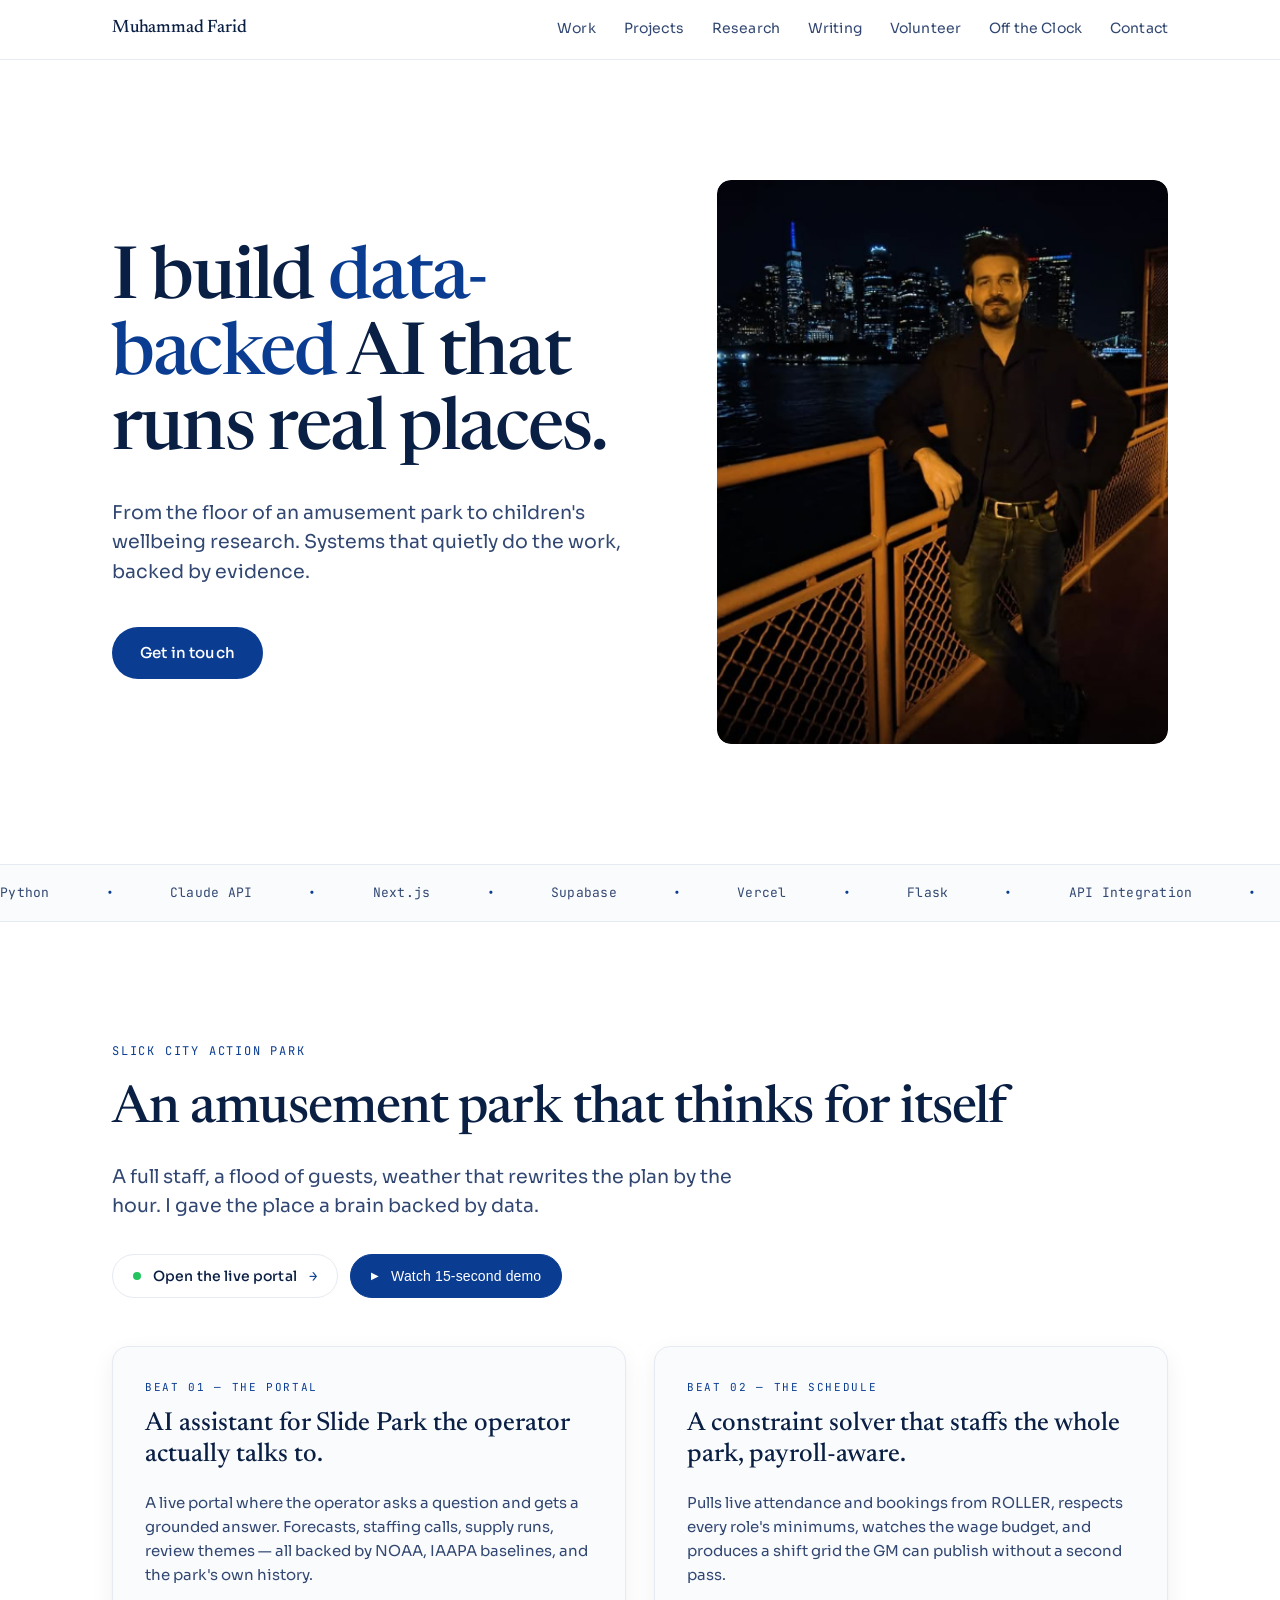
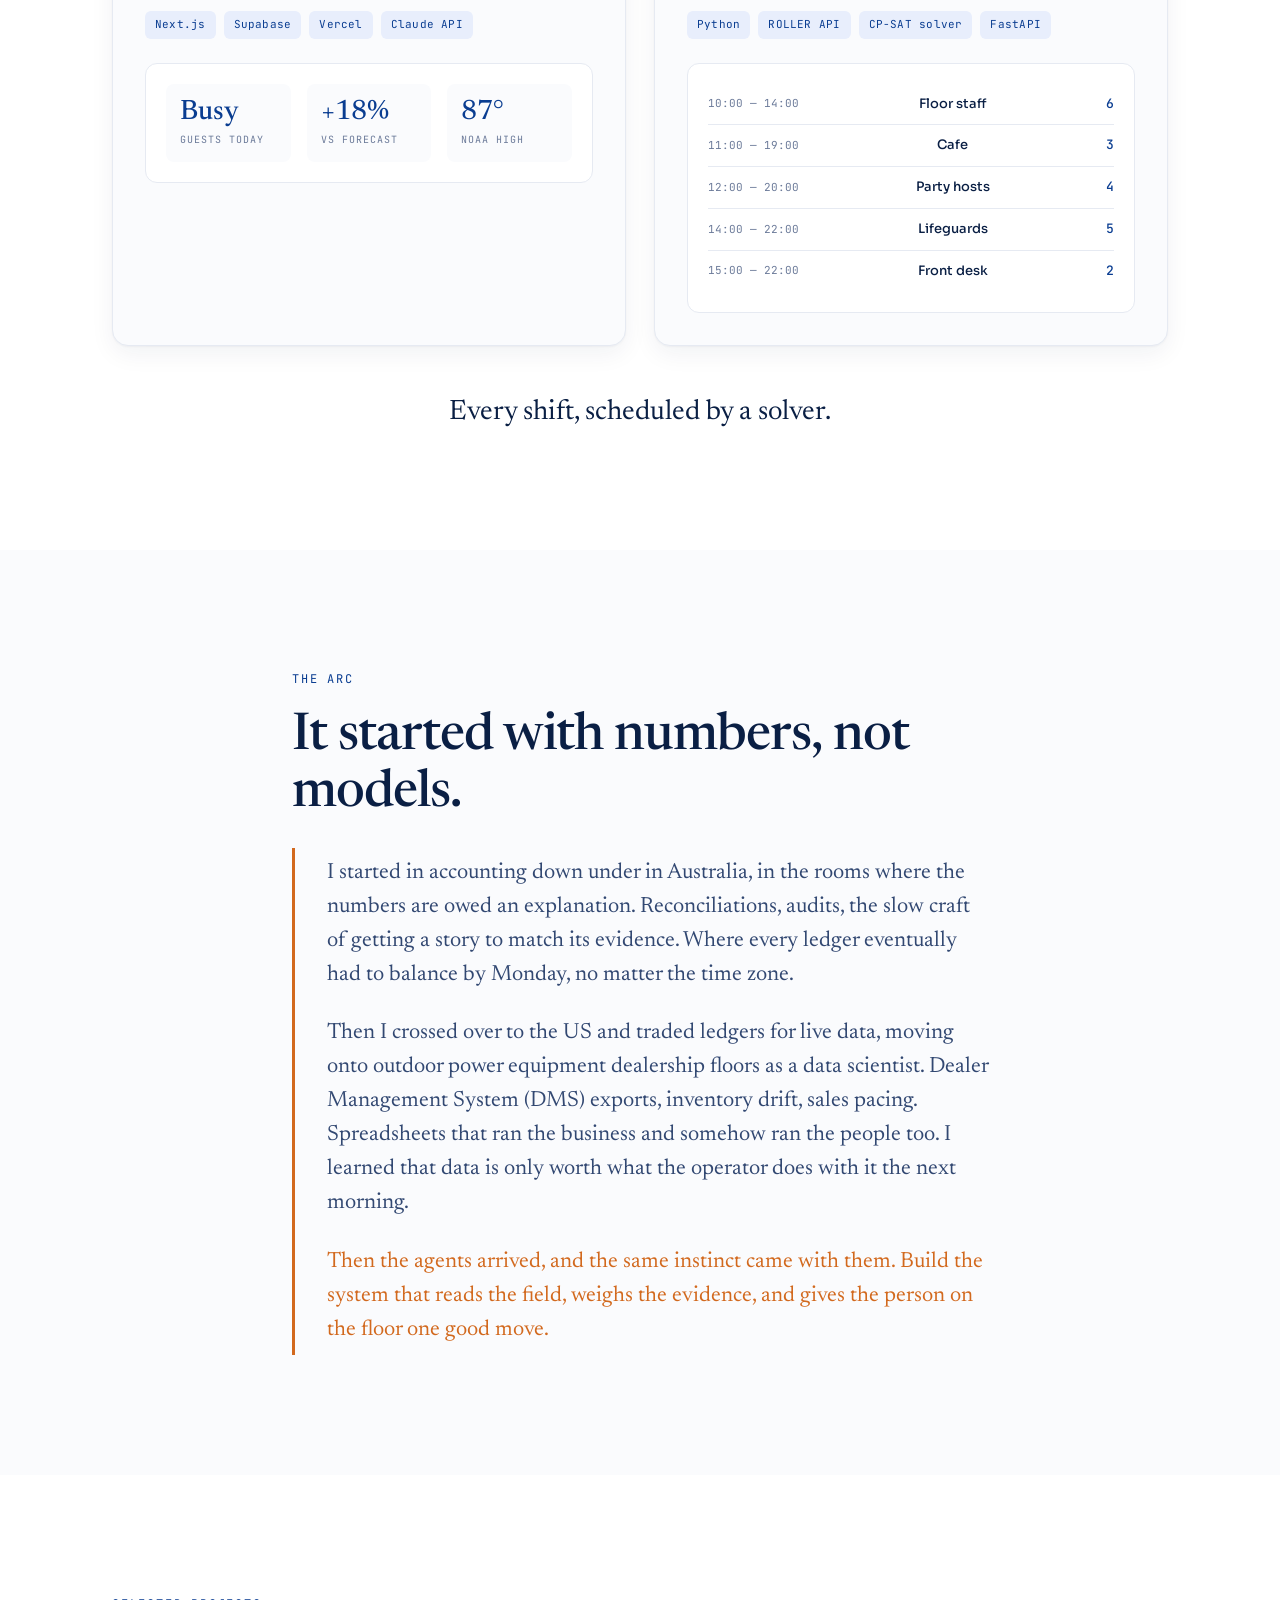
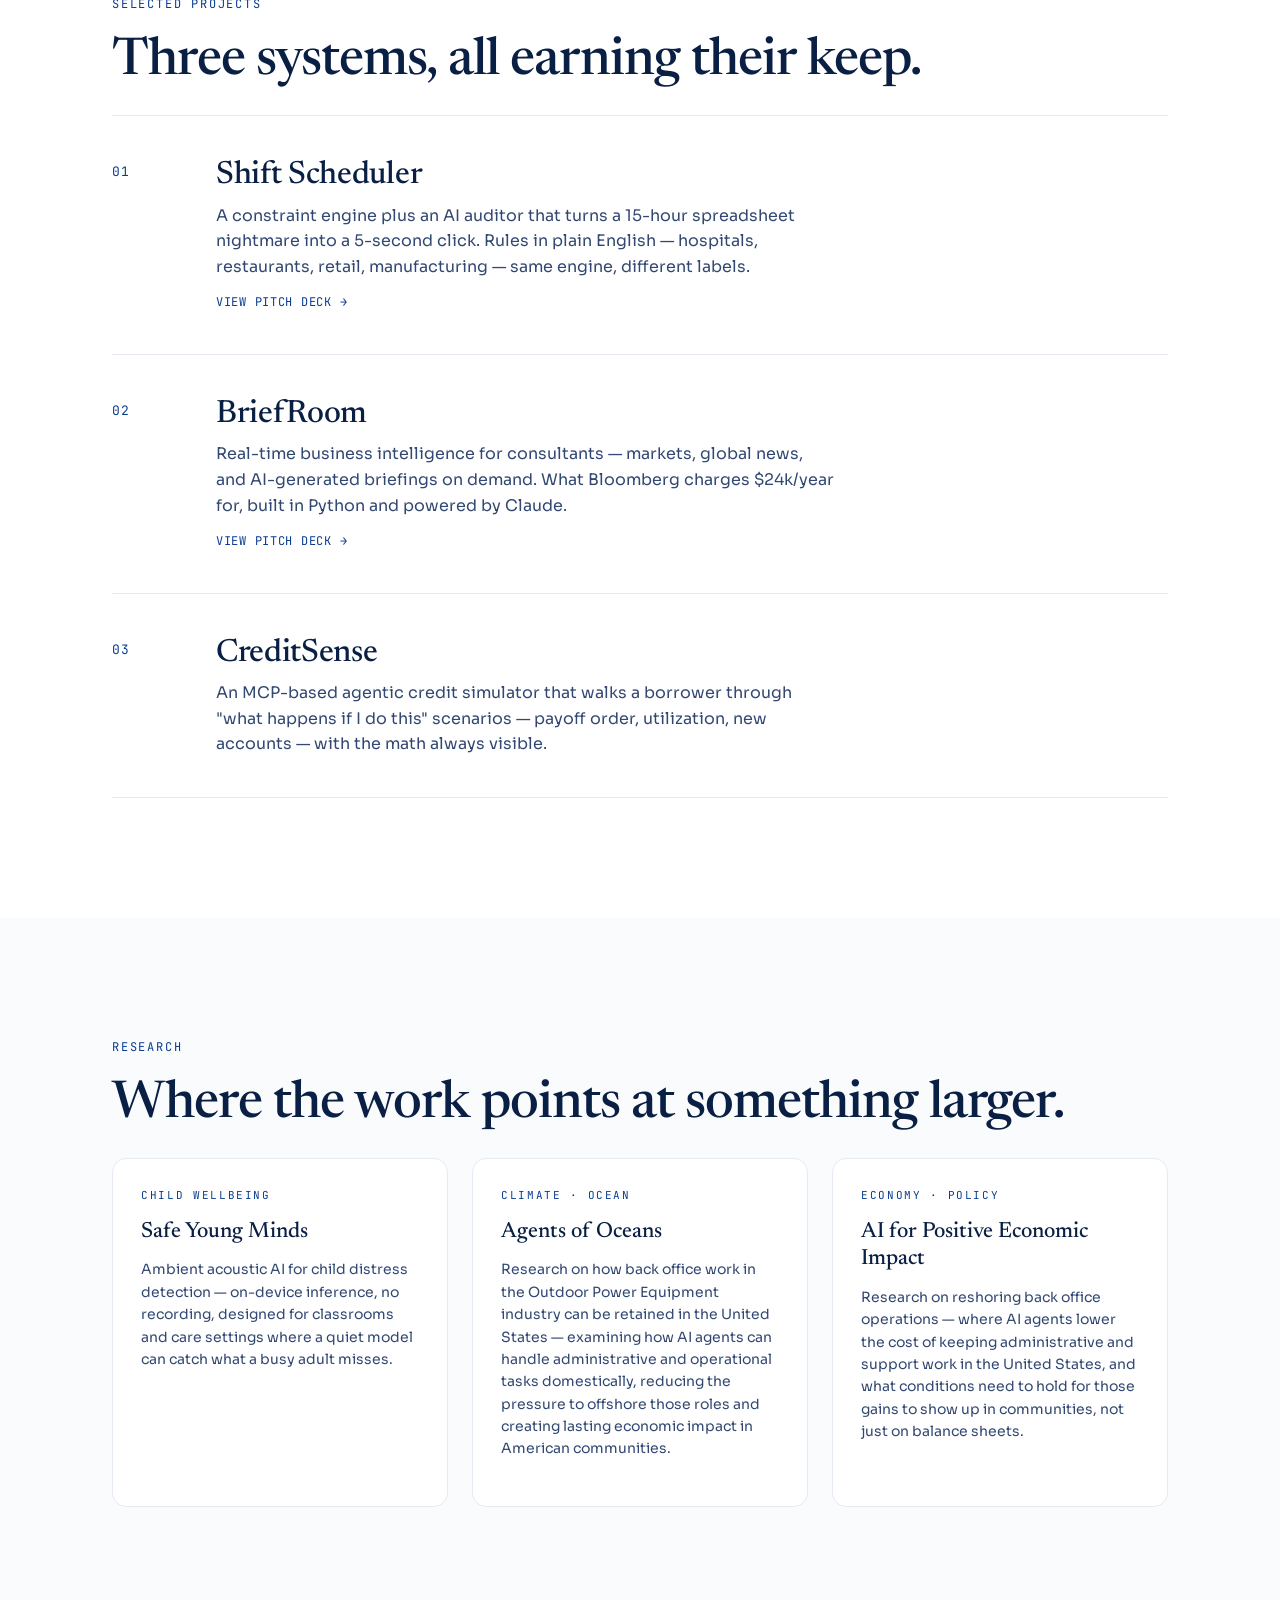
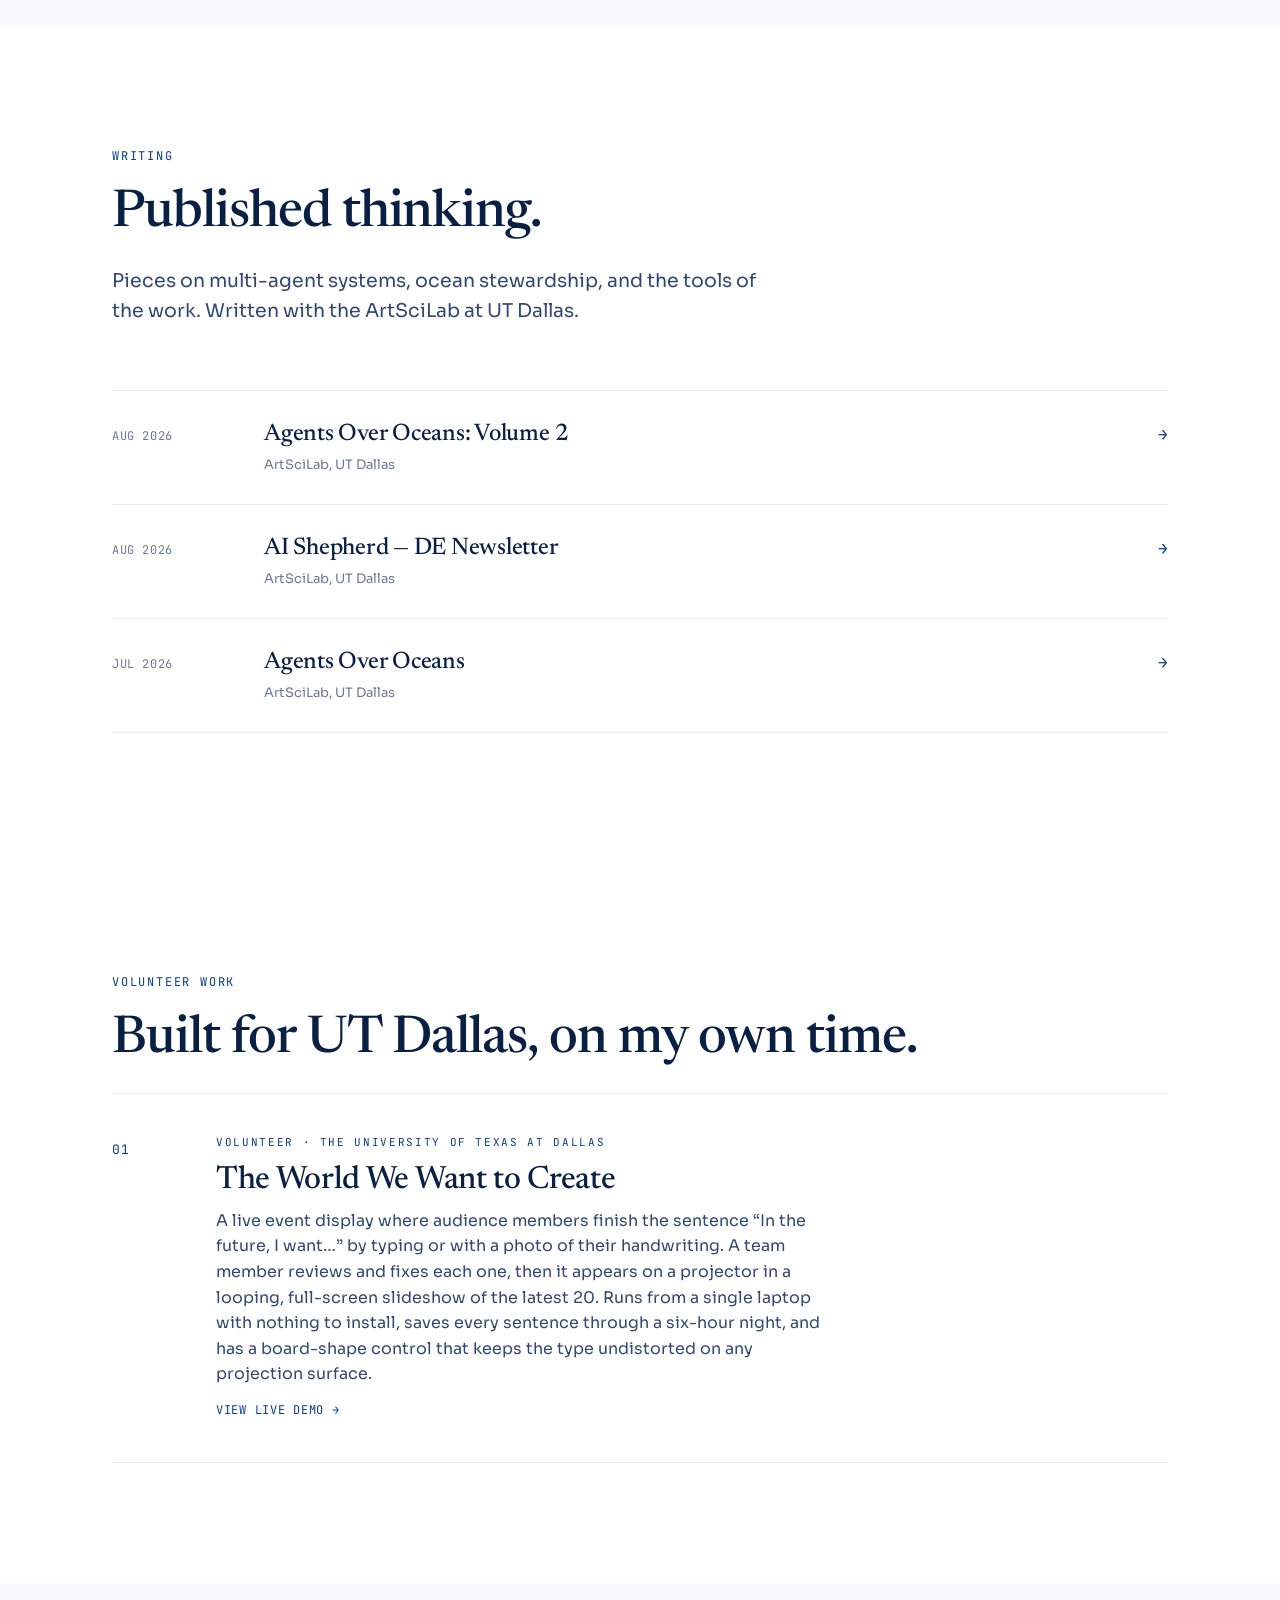
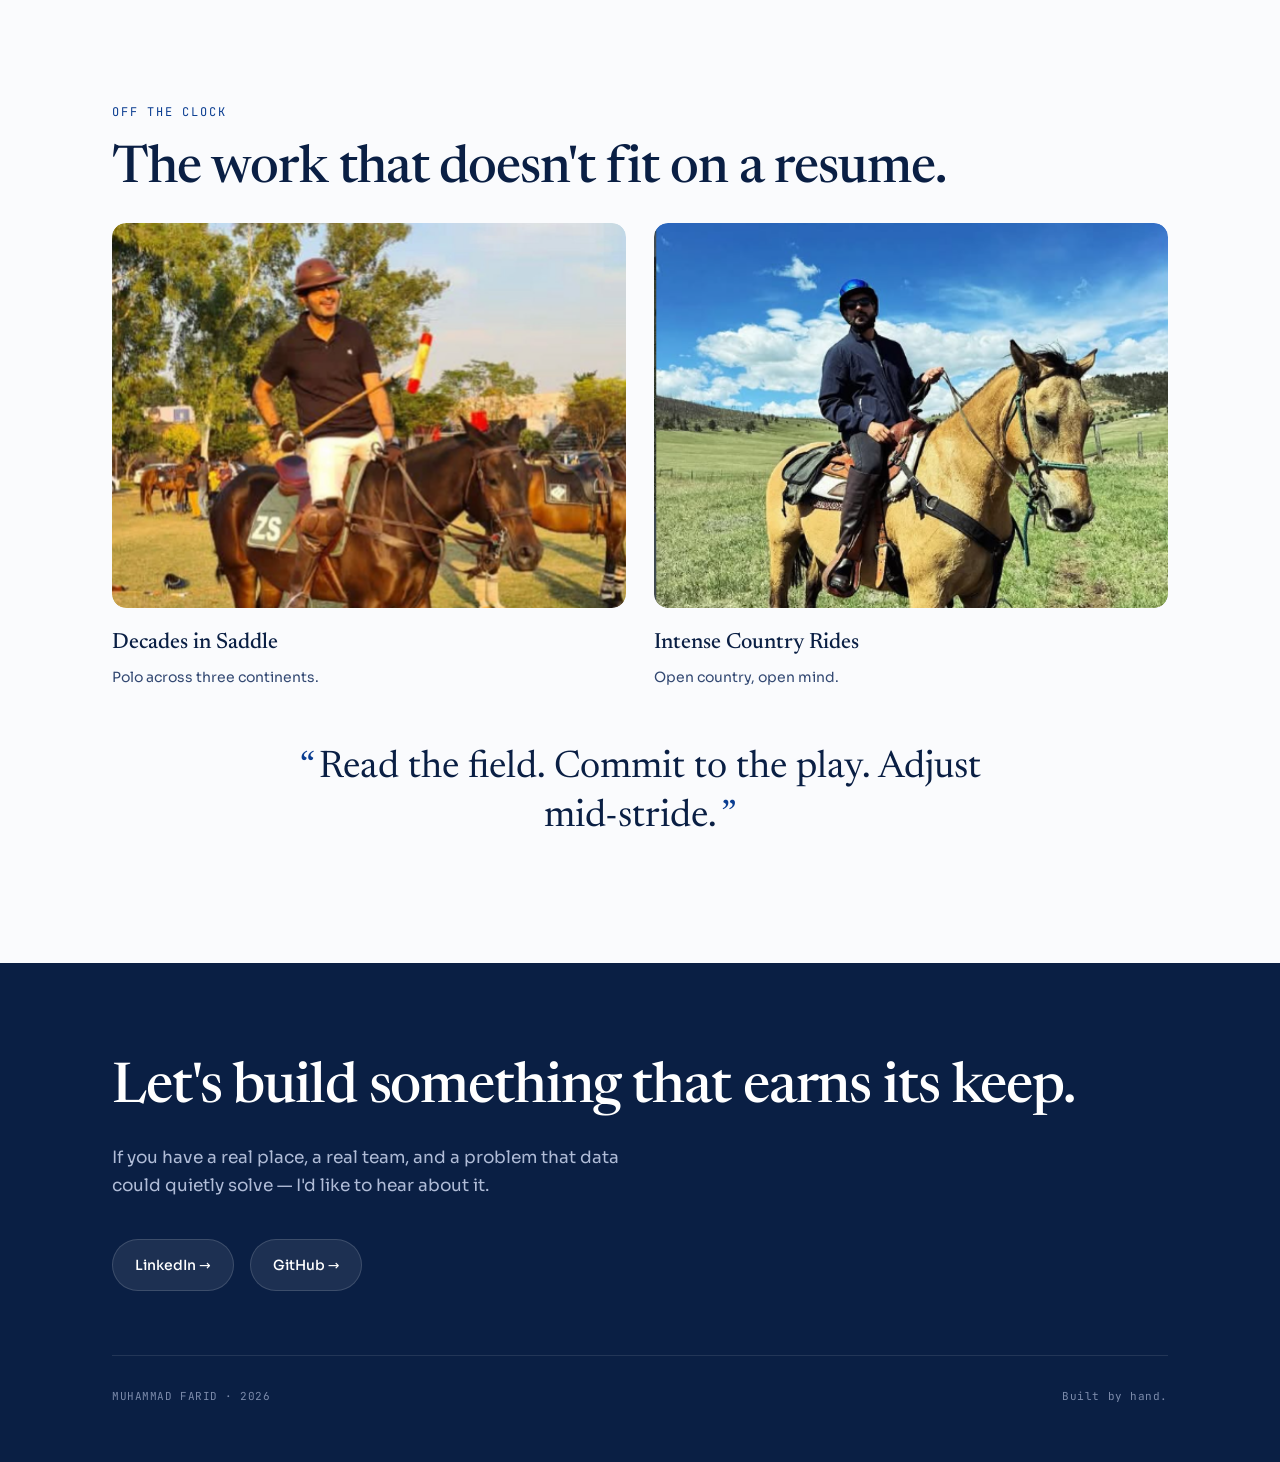
==== commit 94558d9c: "Add Volunteer section: The World We Want to Create (UT Dallas) Co-Authored-By: Claude Opus 5.5 <nore" ====
--- a/index.html
+++ b/index.html
@@ -988,6 +988,7 @@
       <a href="#projects">Projects</a>
       <a href="#research">Research</a>
       <a href="#writing">Writing</a>
+      <a href="#volunteer">Volunteer</a>
       <a href="#off">Off the Clock</a>
       <a href="#contact">Contact</a>
     </div>
@@ -1234,6 +1235,25 @@
   </div>
 </section>
 
+<section id="volunteer">
+  <div class="container">
+    <div class="reveal">
+      <div class="section-eyebrow">Volunteer work</div>
+      <h2 class="section-heading">Built for UT Dallas, on my own time.</h2>
+    </div>
+
+    <a class="project project-link reveal" href="https://map-words.vercel.app" target="_blank" rel="noopener">
+      <div class="project-num">01</div>
+      <div class="project-body">
+        <div class="research-label" style="margin-bottom:10px;">Volunteer · The University of Texas at Dallas</div>
+        <h3 class="project-title">The World We Want to Create</h3>
+        <p class="project-desc">A live event display where audience members finish the sentence “In the future, I want…” by typing or with a photo of their handwriting. A team member reviews and fixes each one, then it appears on a projector in a looping, full-screen slideshow of the latest 20. Runs from a single laptop with nothing to install, saves every sentence through a six-hour night, and has a board-shape control that keeps the type undistorted on any projection surface.</p>
+        <div class="project-cta">View live demo <span class="arr">→</span></div>
+      </div>
+    </a>
+  </div>
+</section>
+
 <section id="off" class="off">
   <div class="container">
     <div class="reveal">
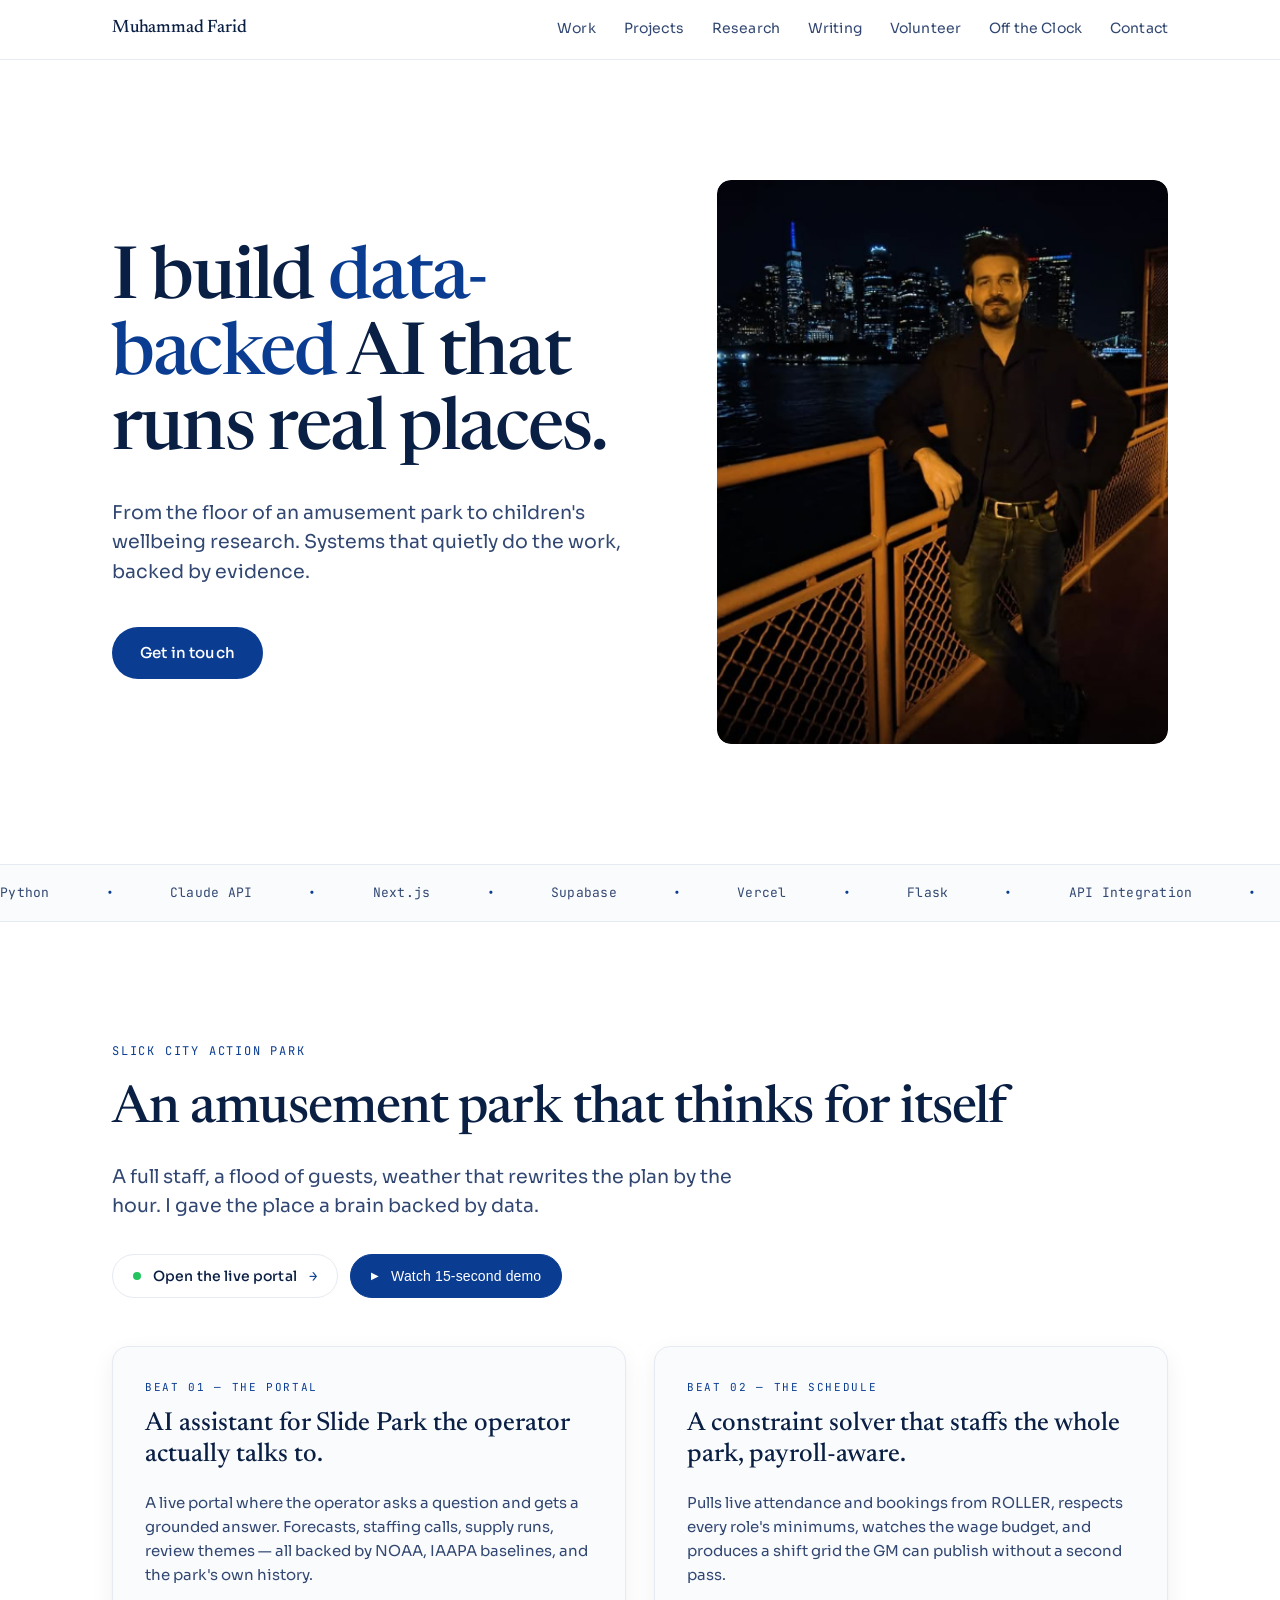
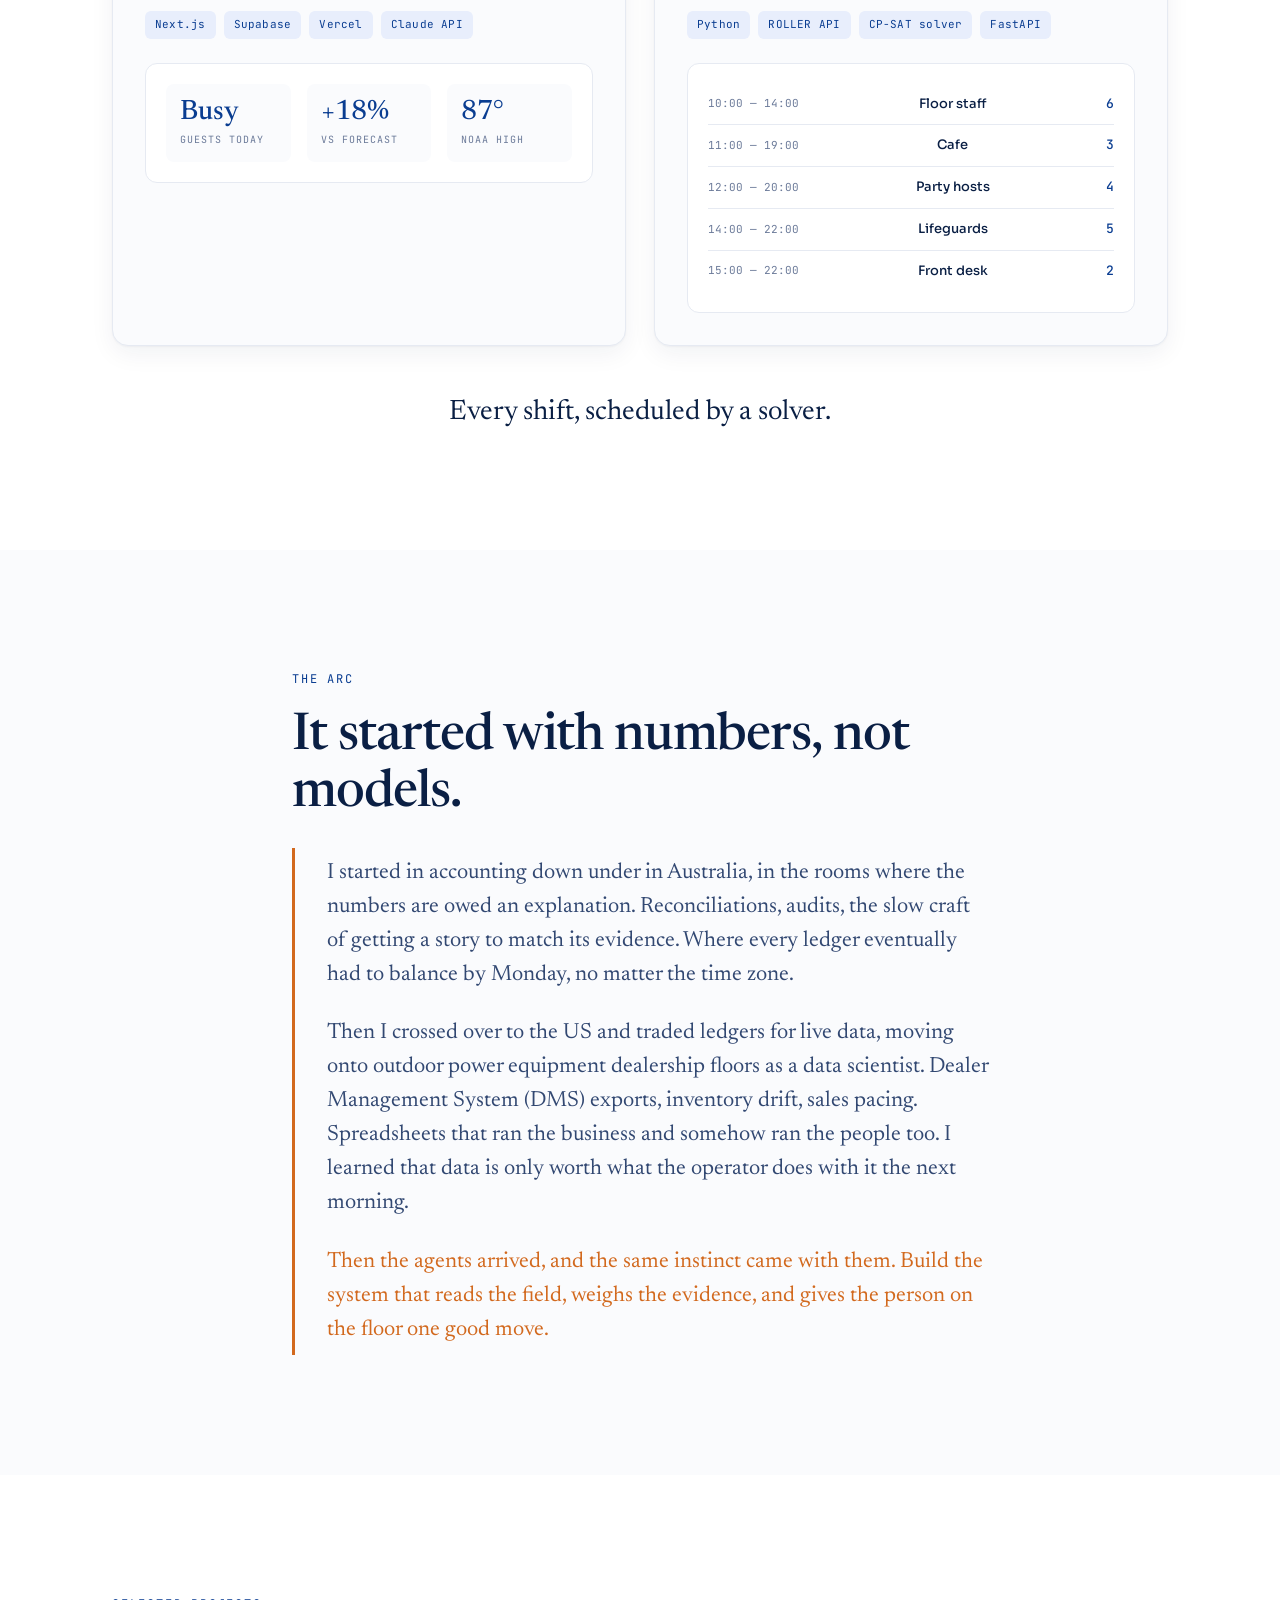
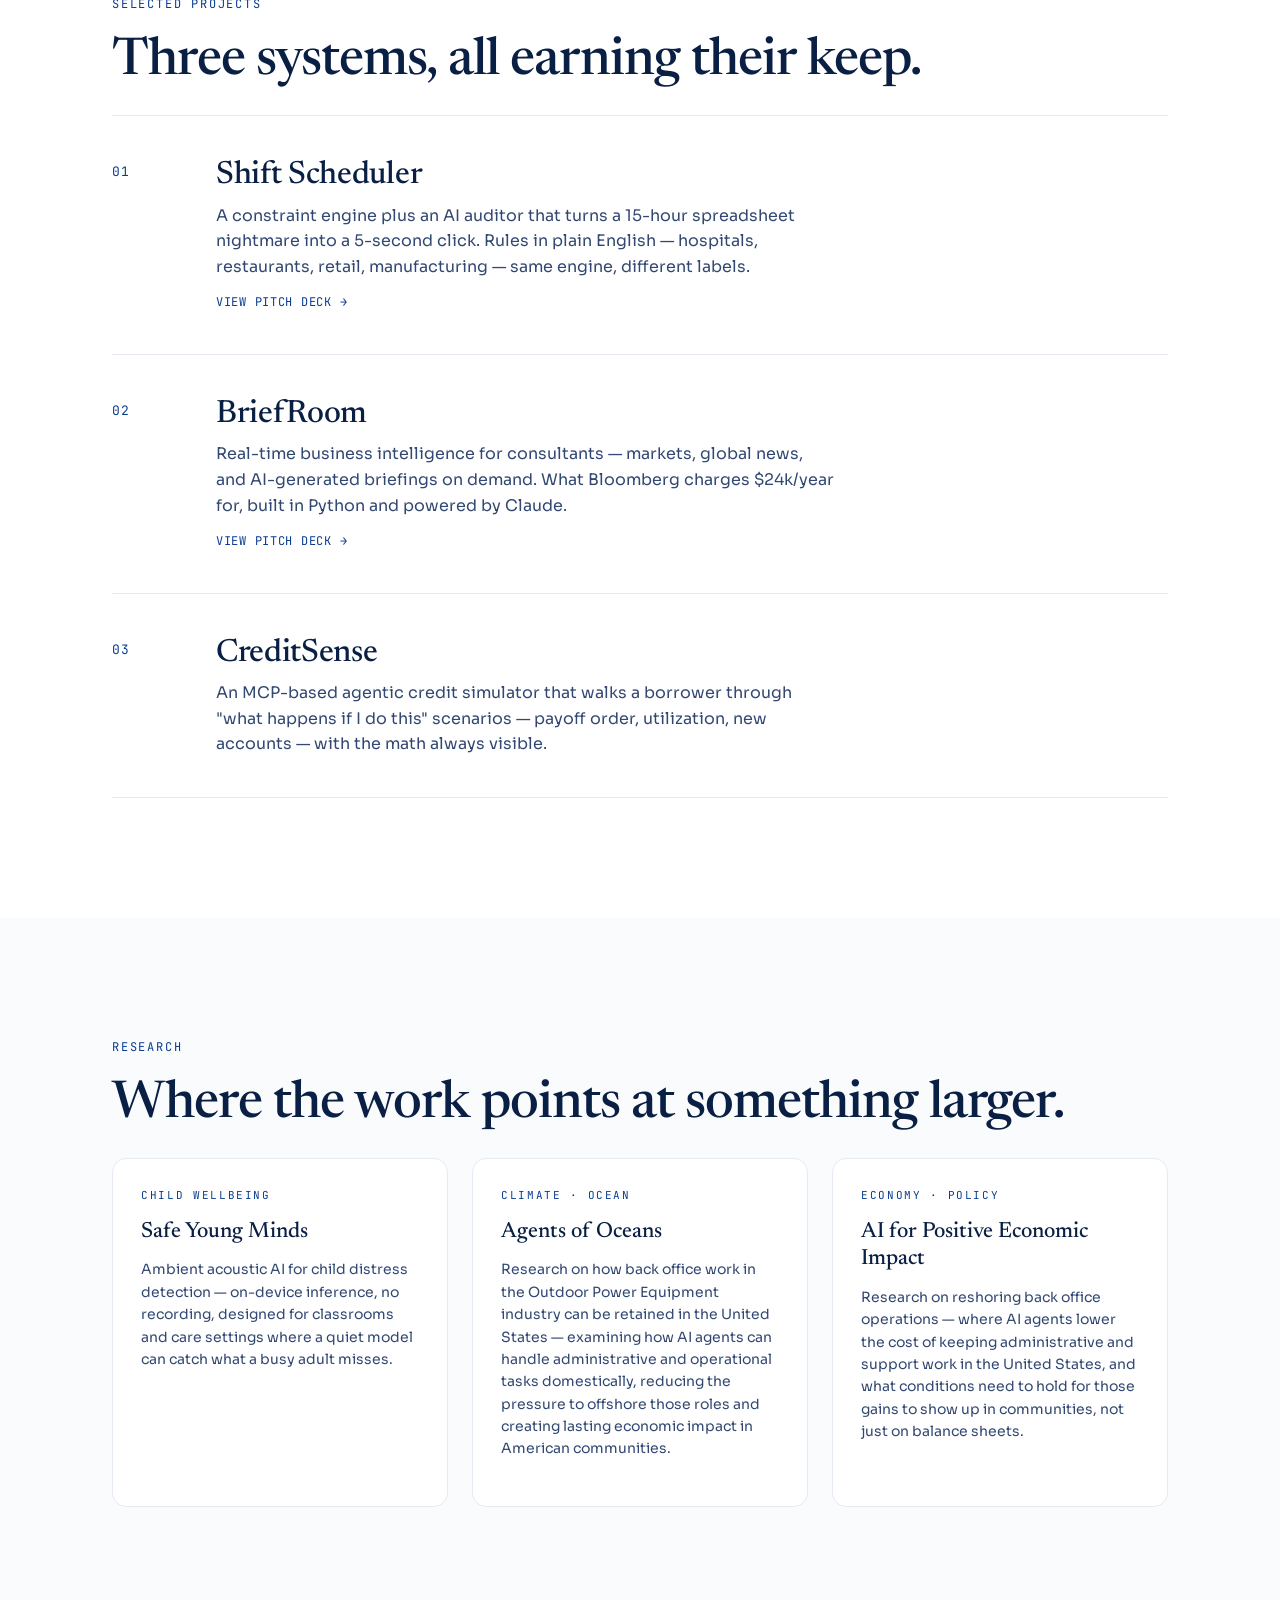
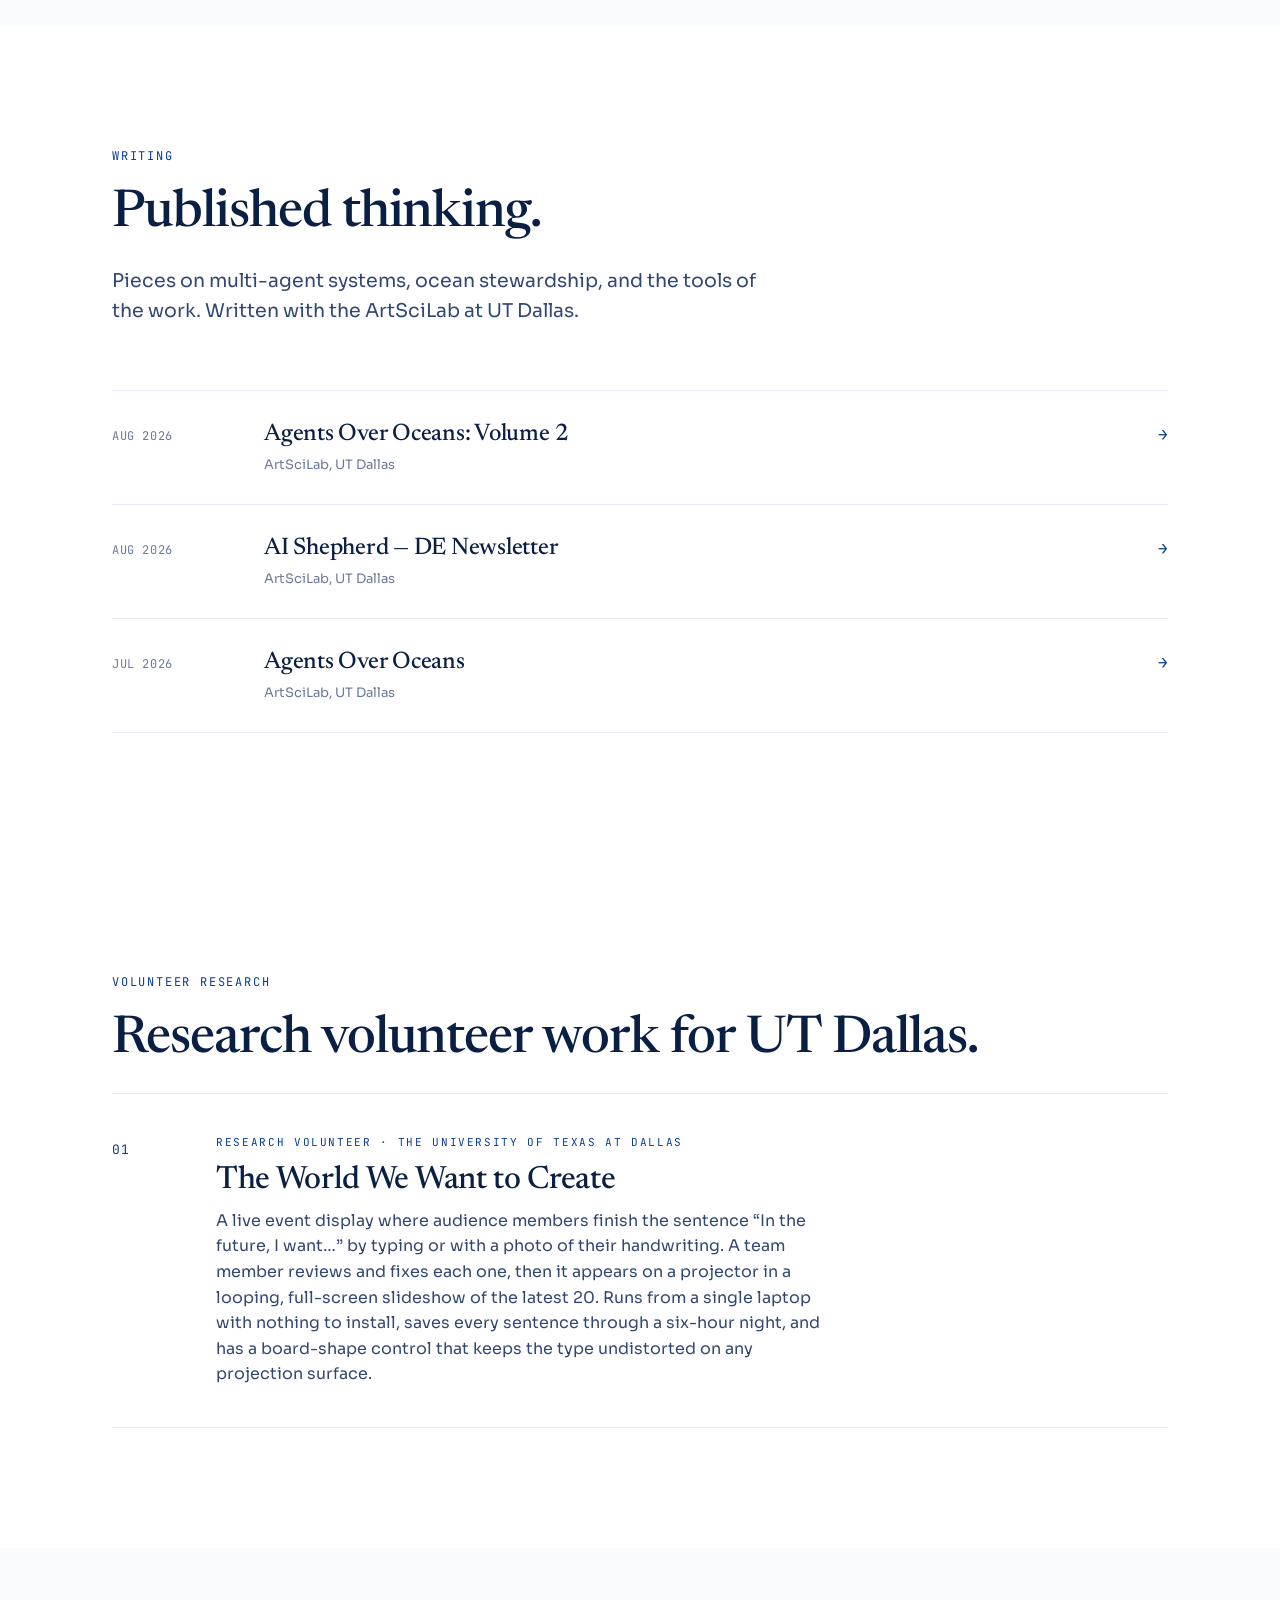
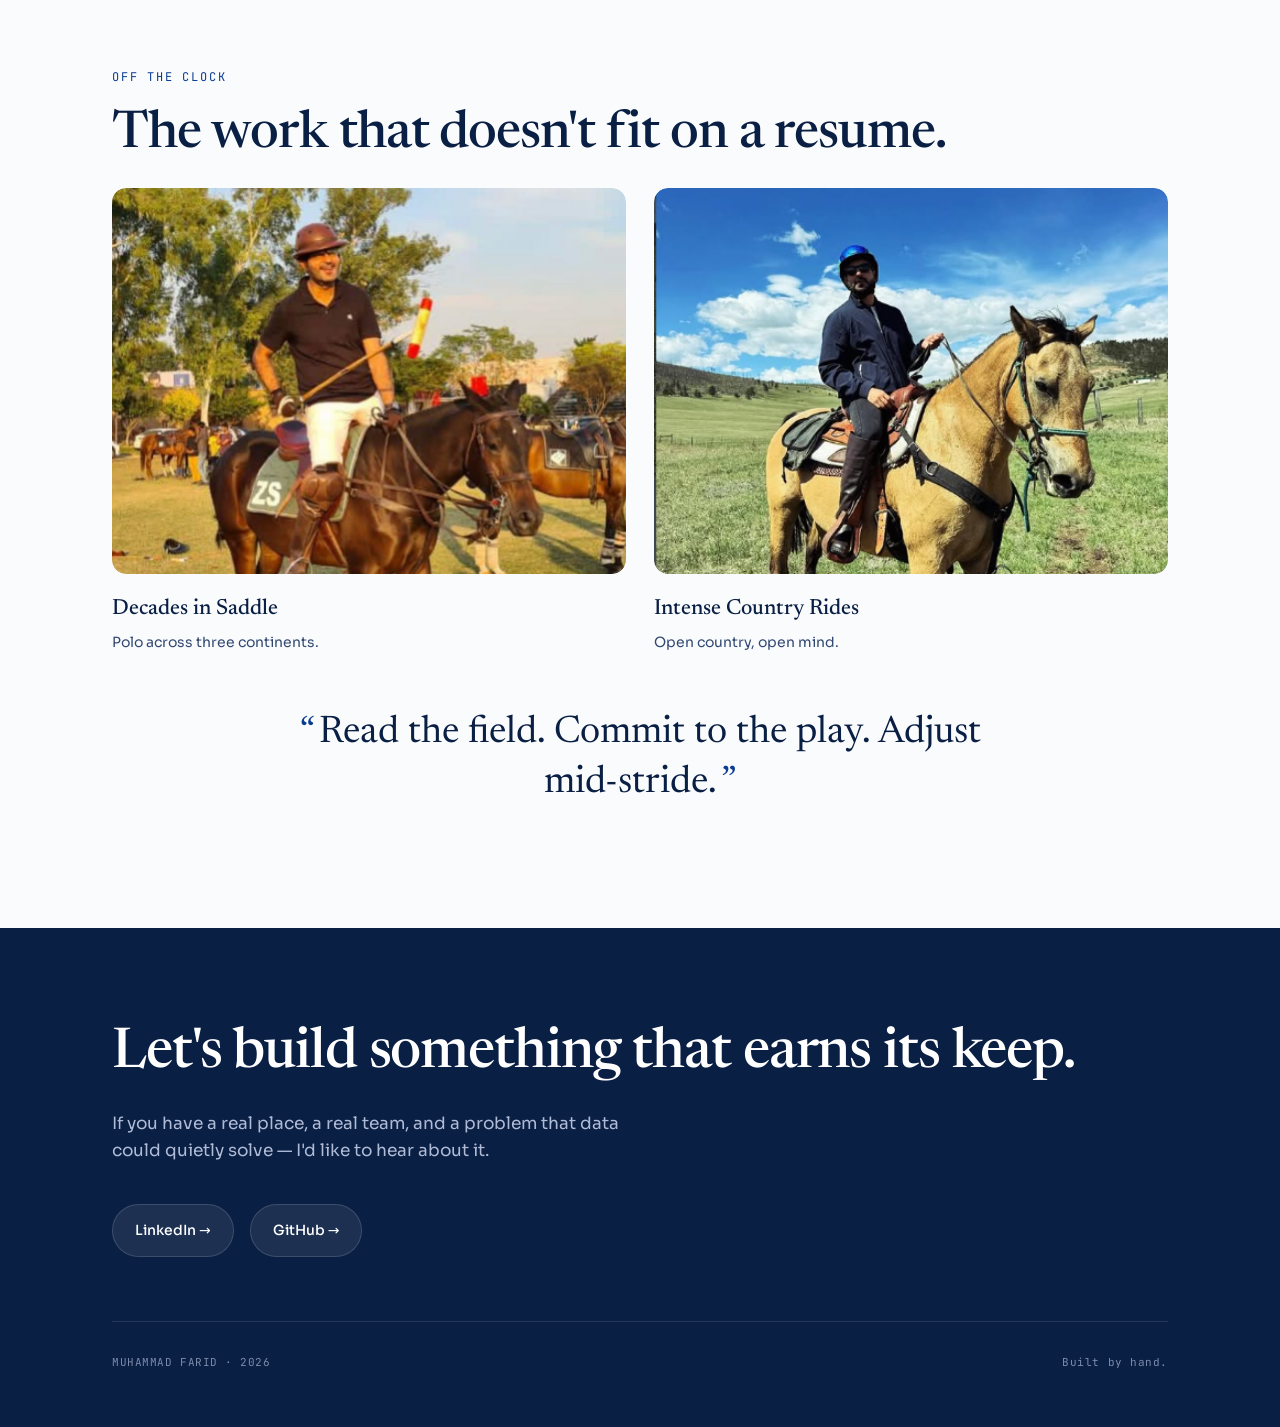
==== commit 20a9e8cf: "Volunteer section: research volunteer project, no demo link Co-Authored-By: Claude Opus 5.5 <noreply" ====
--- a/index.html
+++ b/index.html
@@ -1238,19 +1238,18 @@
 <section id="volunteer">
   <div class="container">
     <div class="reveal">
-      <div class="section-eyebrow">Volunteer work</div>
-      <h2 class="section-heading">Built for UT Dallas, on my own time.</h2>
-    </div>
-
-    <a class="project project-link reveal" href="https://map-words.vercel.app" target="_blank" rel="noopener">
+      <div class="section-eyebrow">Volunteer research</div>
+      <h2 class="section-heading">Research volunteer work for UT Dallas.</h2>
+    </div>
+
+    <div class="project reveal">
       <div class="project-num">01</div>
       <div class="project-body">
-        <div class="research-label" style="margin-bottom:10px;">Volunteer · The University of Texas at Dallas</div>
+        <div class="research-label" style="margin-bottom:10px;">Research volunteer · The University of Texas at Dallas</div>
         <h3 class="project-title">The World We Want to Create</h3>
         <p class="project-desc">A live event display where audience members finish the sentence “In the future, I want…” by typing or with a photo of their handwriting. A team member reviews and fixes each one, then it appears on a projector in a looping, full-screen slideshow of the latest 20. Runs from a single laptop with nothing to install, saves every sentence through a six-hour night, and has a board-shape control that keeps the type undistorted on any projection surface.</p>
-        <div class="project-cta">View live demo <span class="arr">→</span></div>
-      </div>
-    </a>
+      </div>
+    </div>
   </div>
 </section>
 
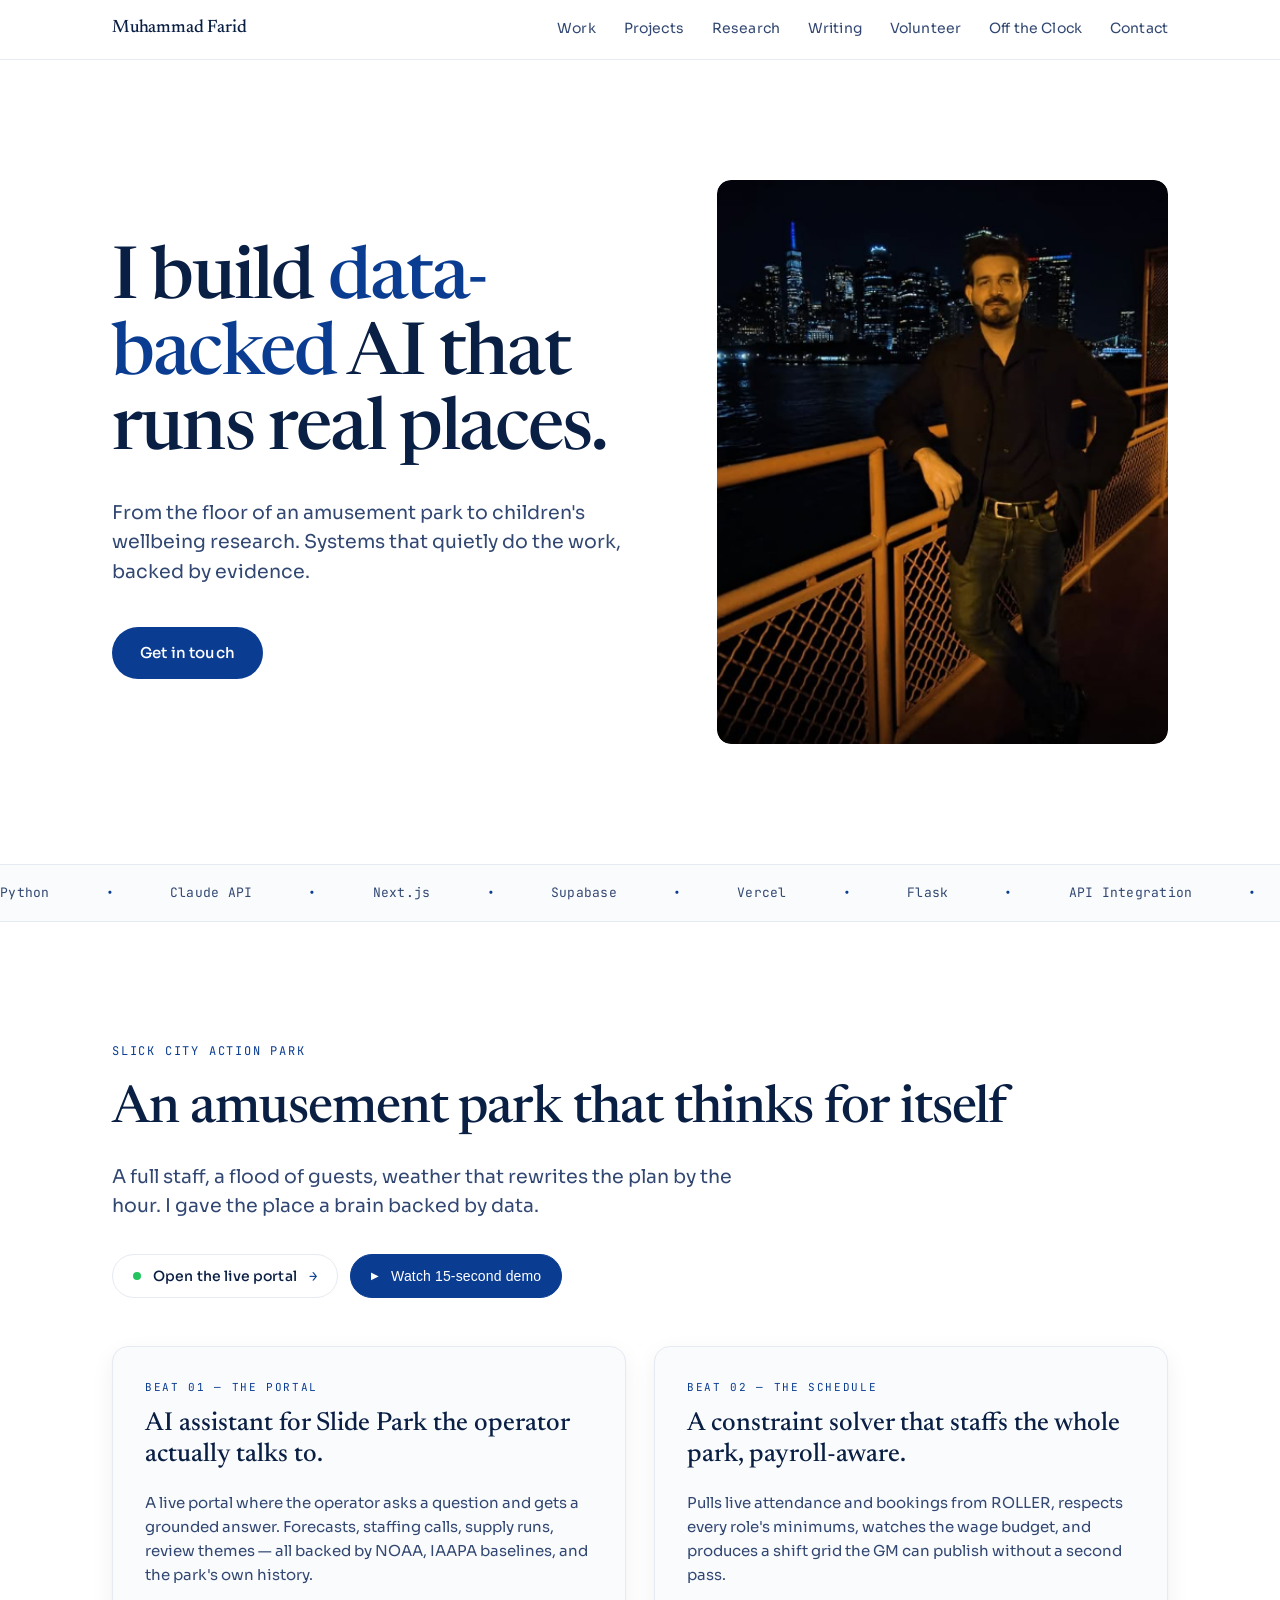
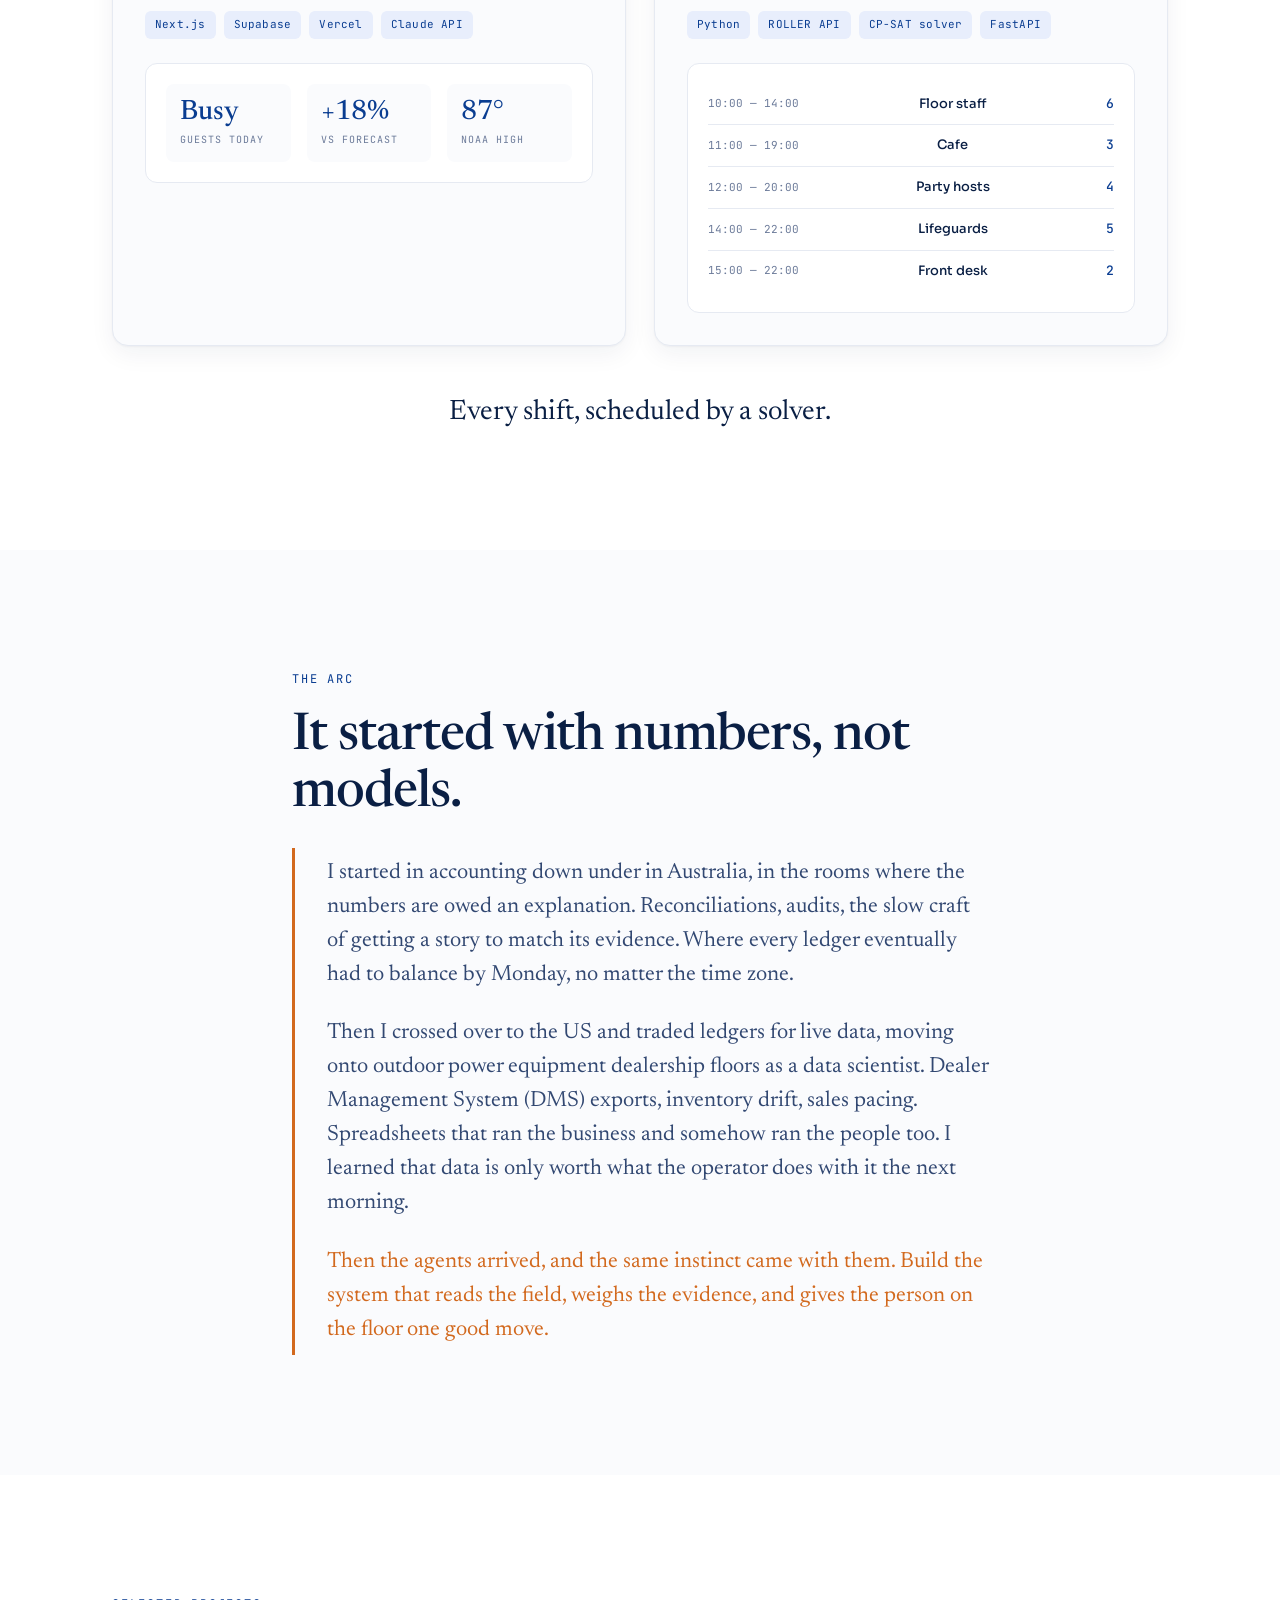
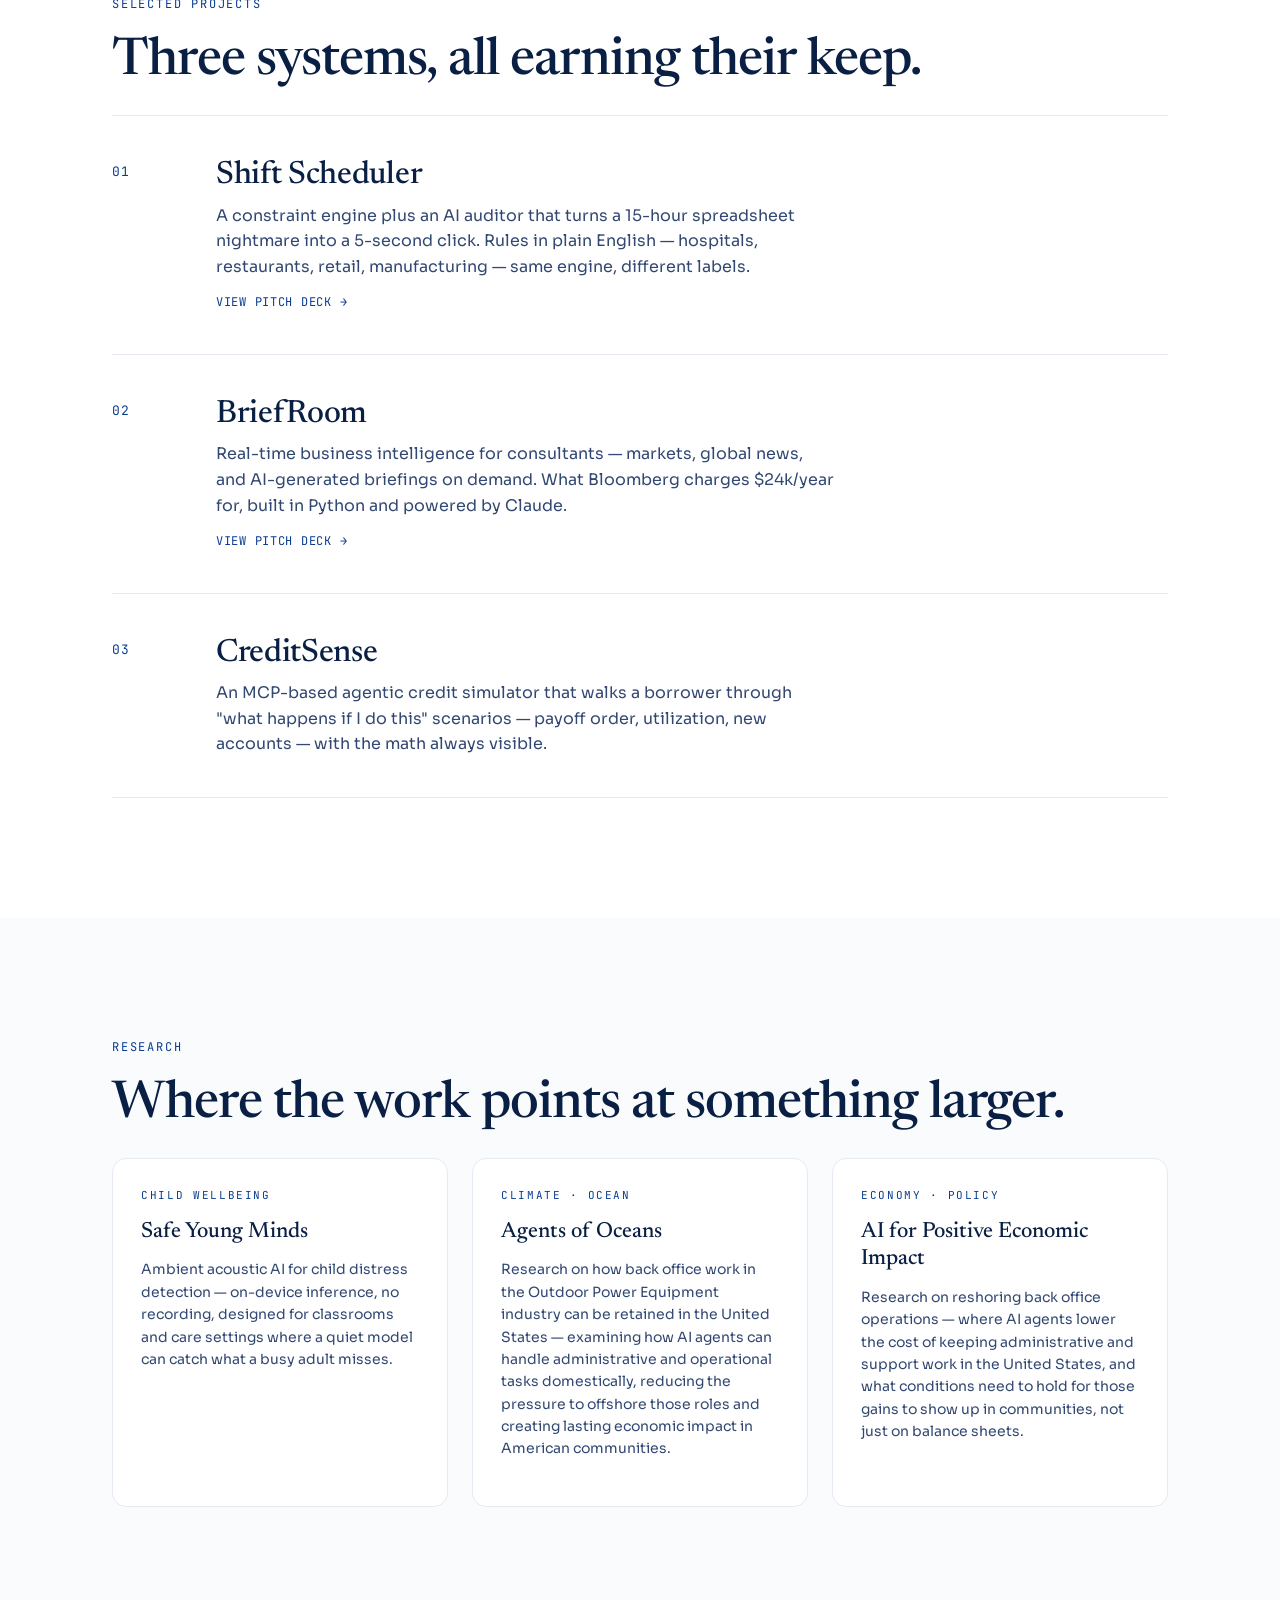
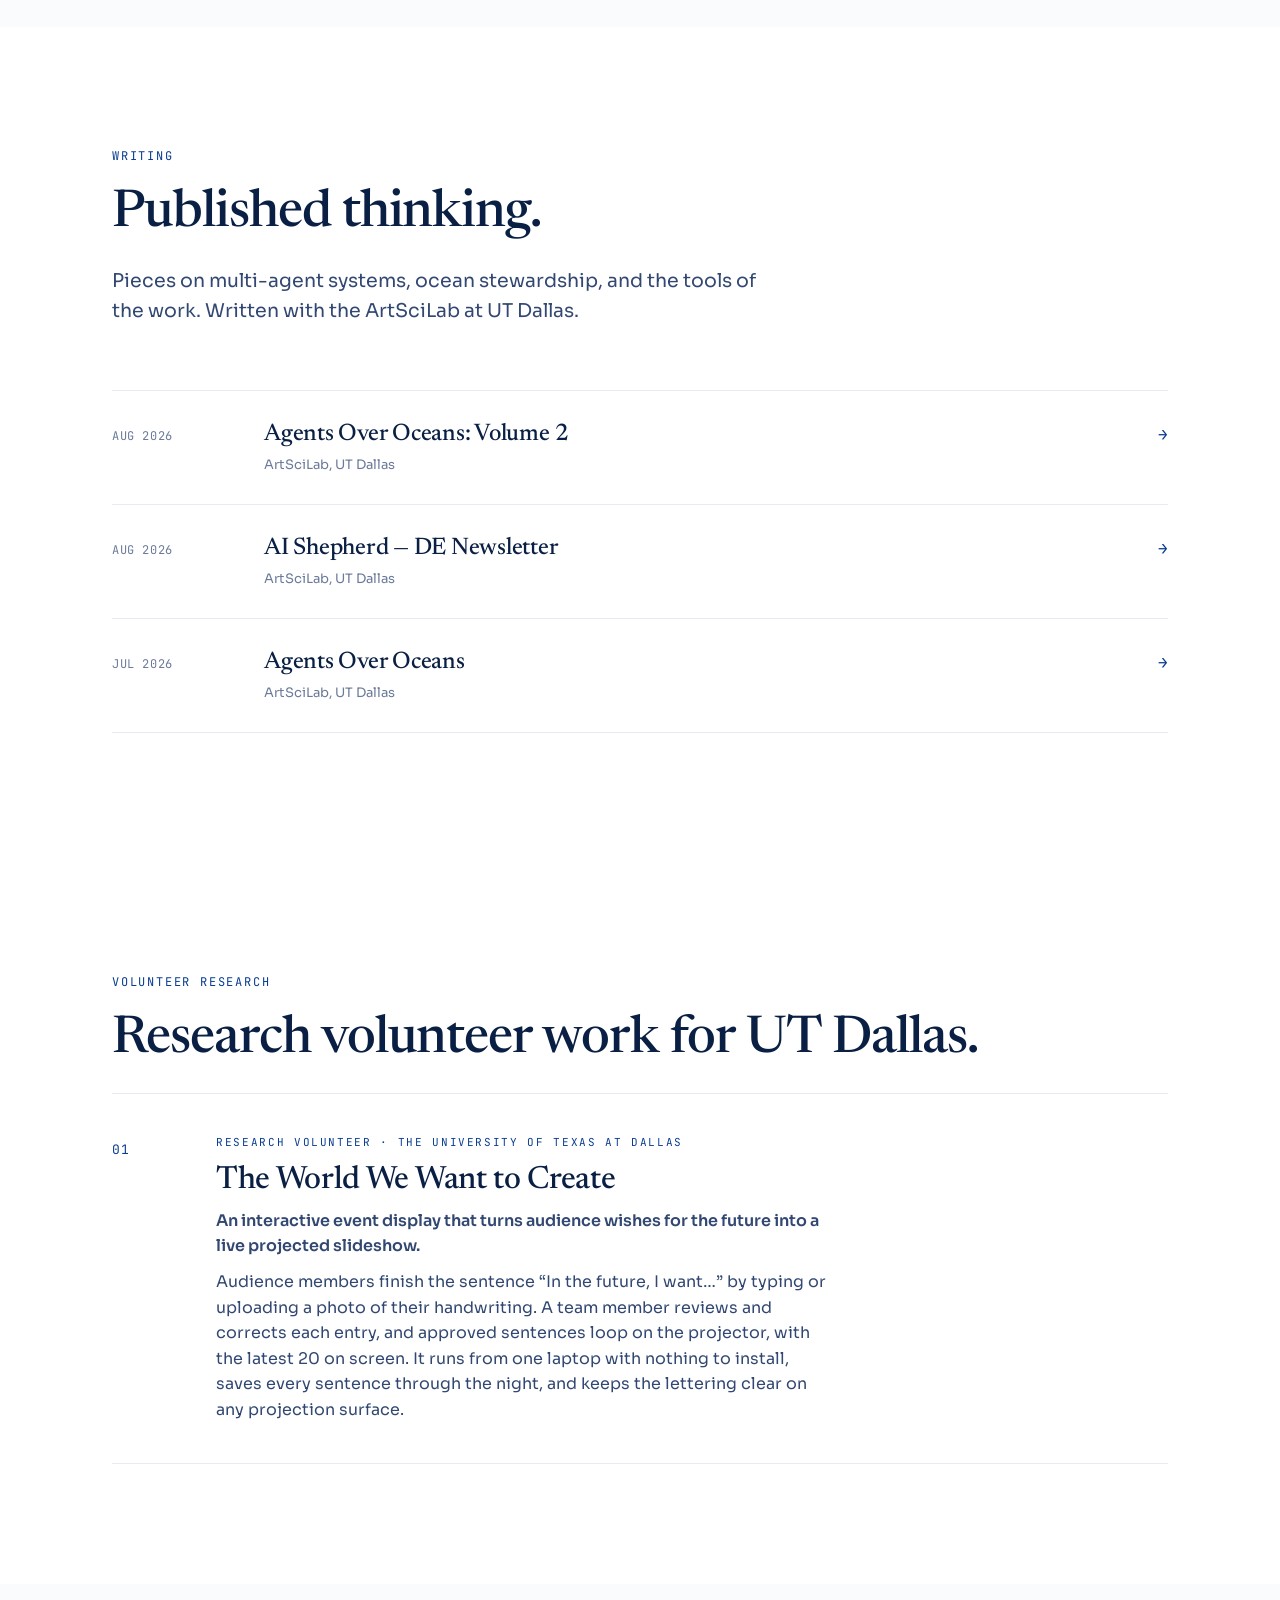
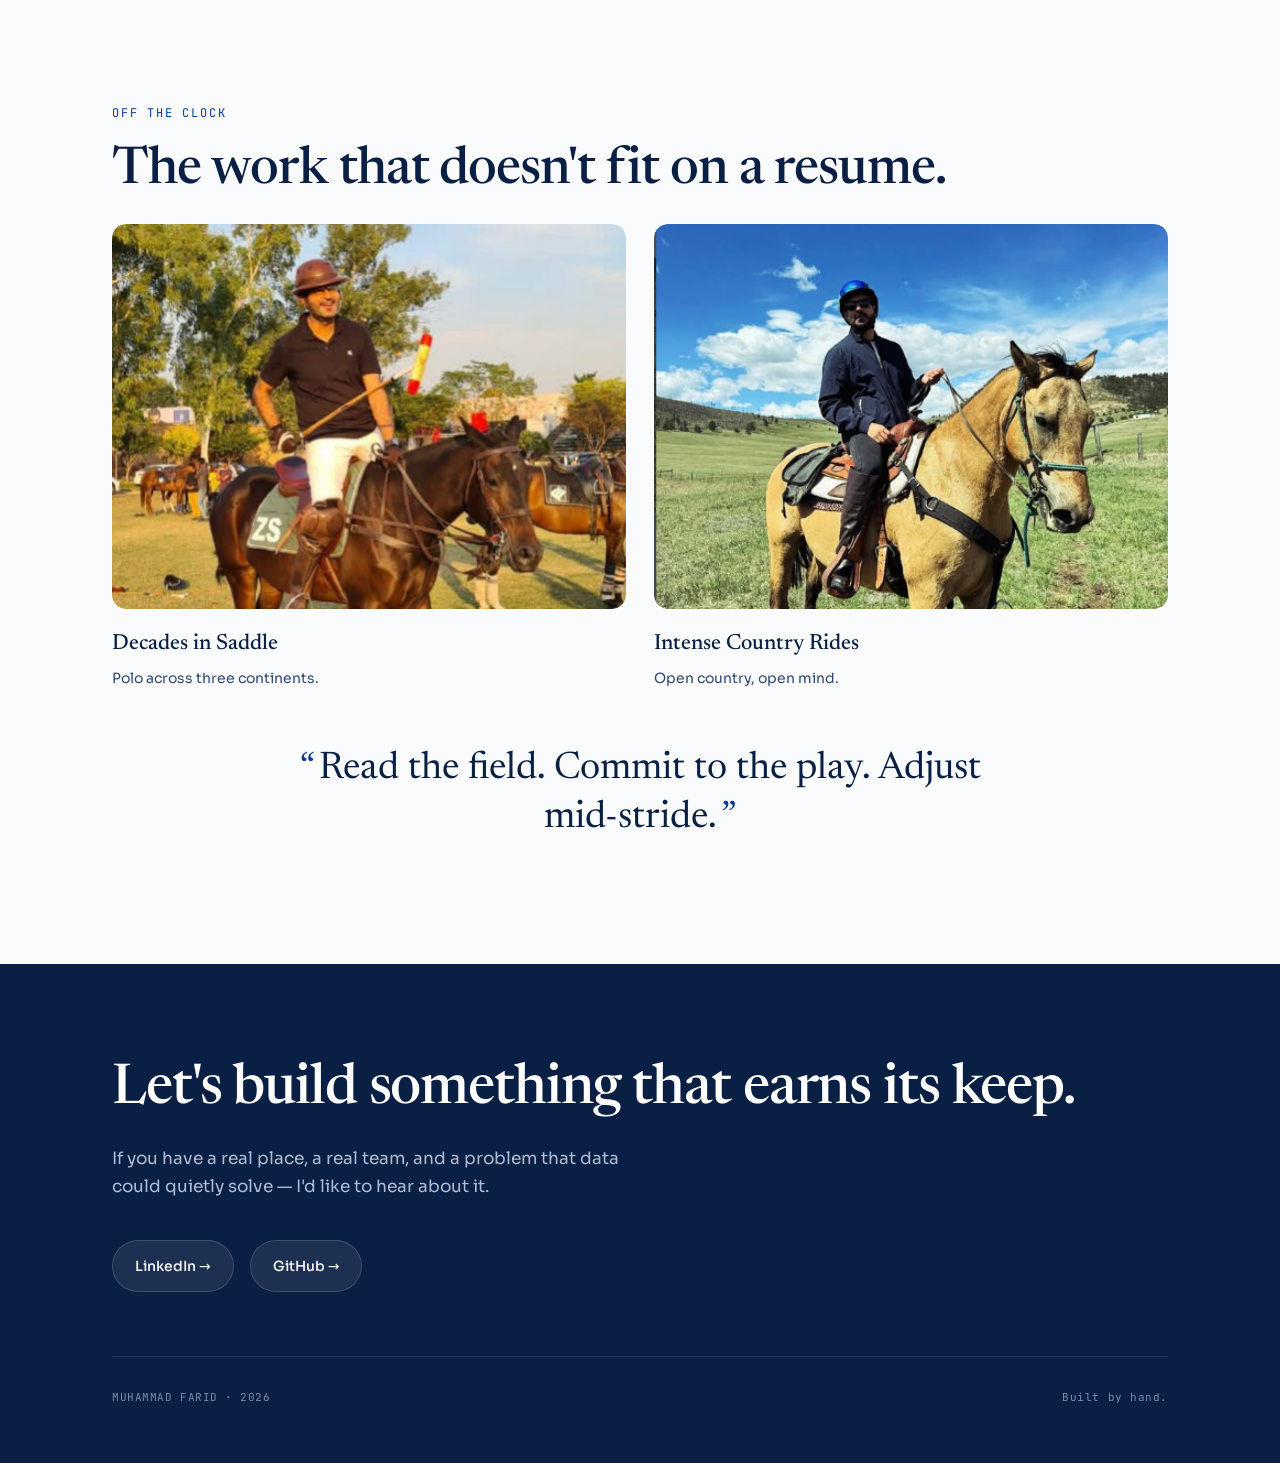
==== commit a7164c99: "Volunteer entry: add short description, remove hyphens Co-Authored-By: Claude Opus 5.5 <noreply@anth" ====
--- a/index.html
+++ b/index.html
@@ -1247,7 +1247,8 @@
       <div class="project-body">
         <div class="research-label" style="margin-bottom:10px;">Research volunteer · The University of Texas at Dallas</div>
         <h3 class="project-title">The World We Want to Create</h3>
-        <p class="project-desc">A live event display where audience members finish the sentence “In the future, I want…” by typing or with a photo of their handwriting. A team member reviews and fixes each one, then it appears on a projector in a looping, full-screen slideshow of the latest 20. Runs from a single laptop with nothing to install, saves every sentence through a six-hour night, and has a board-shape control that keeps the type undistorted on any projection surface.</p>
+        <p class="project-desc" style="font-weight:600;margin-bottom:10px;">An interactive event display that turns audience wishes for the future into a live projected slideshow.</p>
+        <p class="project-desc">Audience members finish the sentence “In the future, I want…” by typing or uploading a photo of their handwriting. A team member reviews and corrects each entry, and approved sentences loop on the projector, with the latest 20 on screen. It runs from one laptop with nothing to install, saves every sentence through the night, and keeps the lettering clear on any projection surface.</p>
       </div>
     </div>
   </div>
